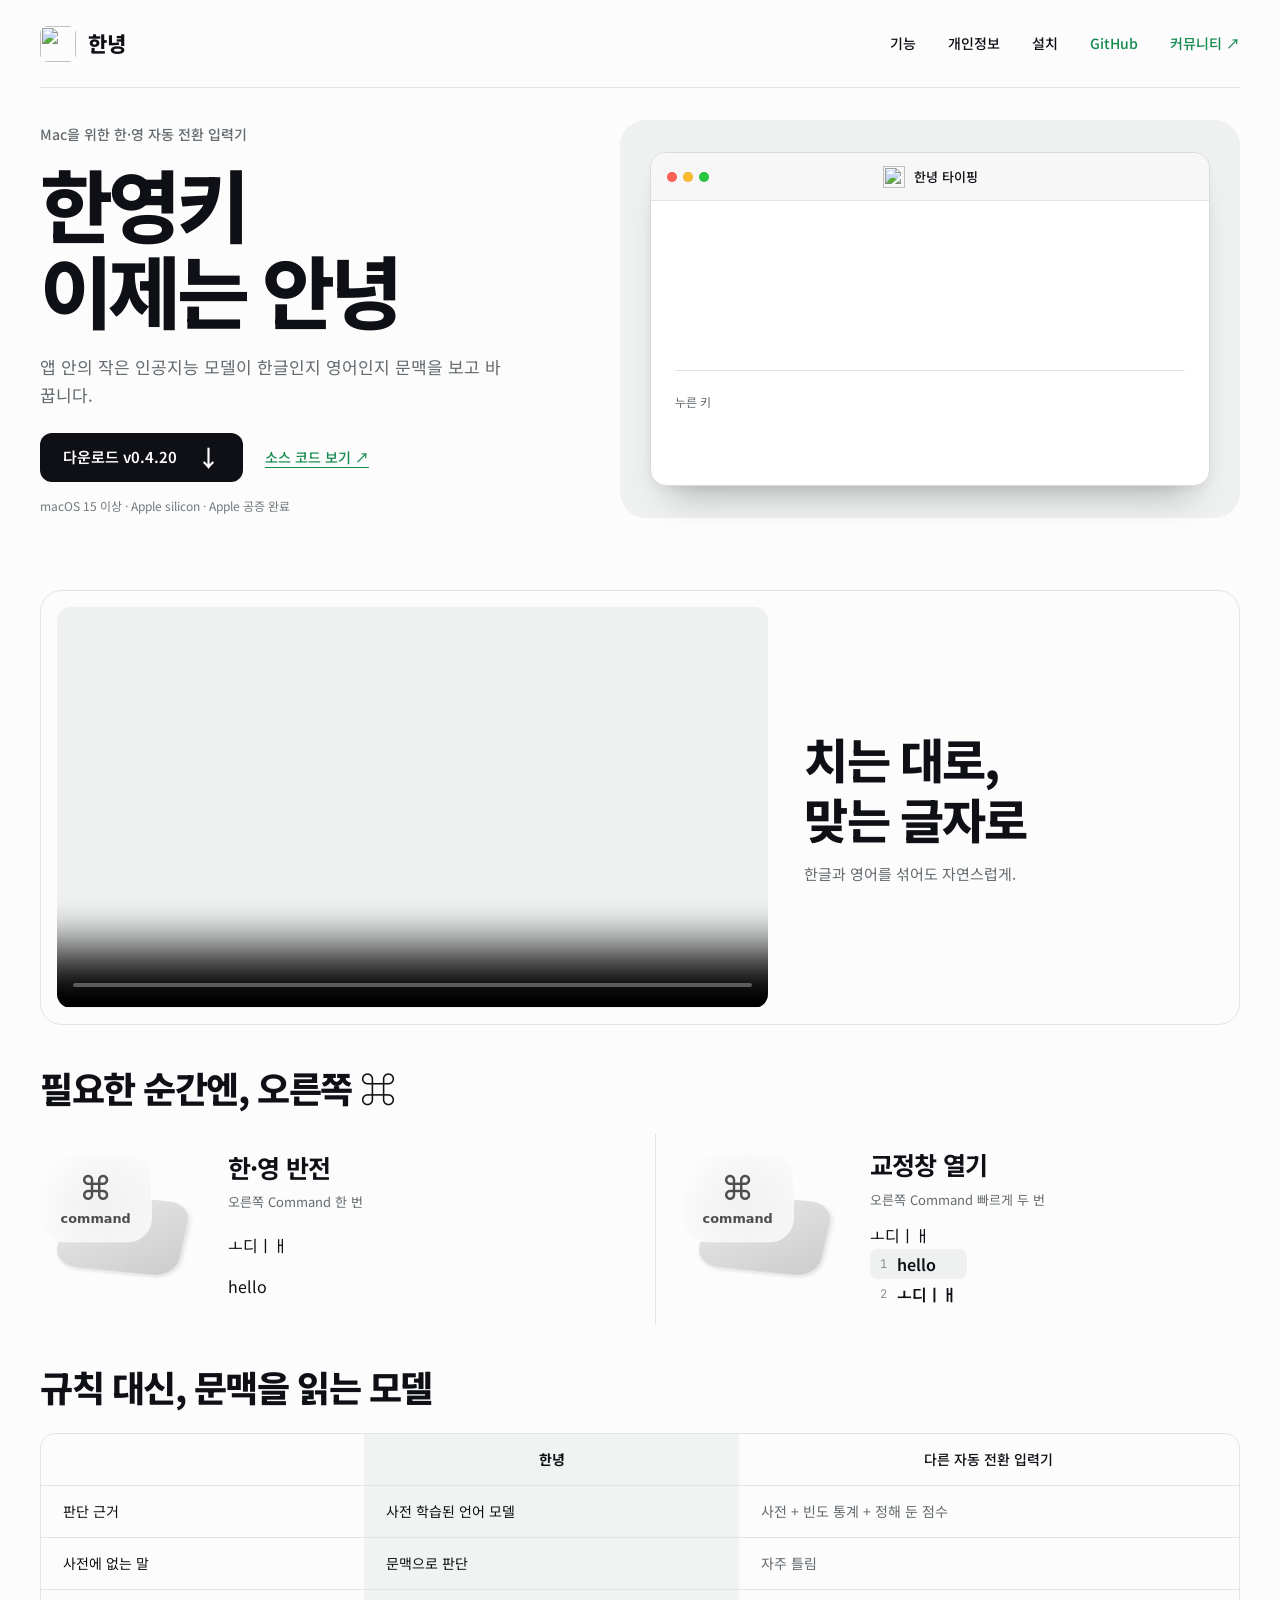
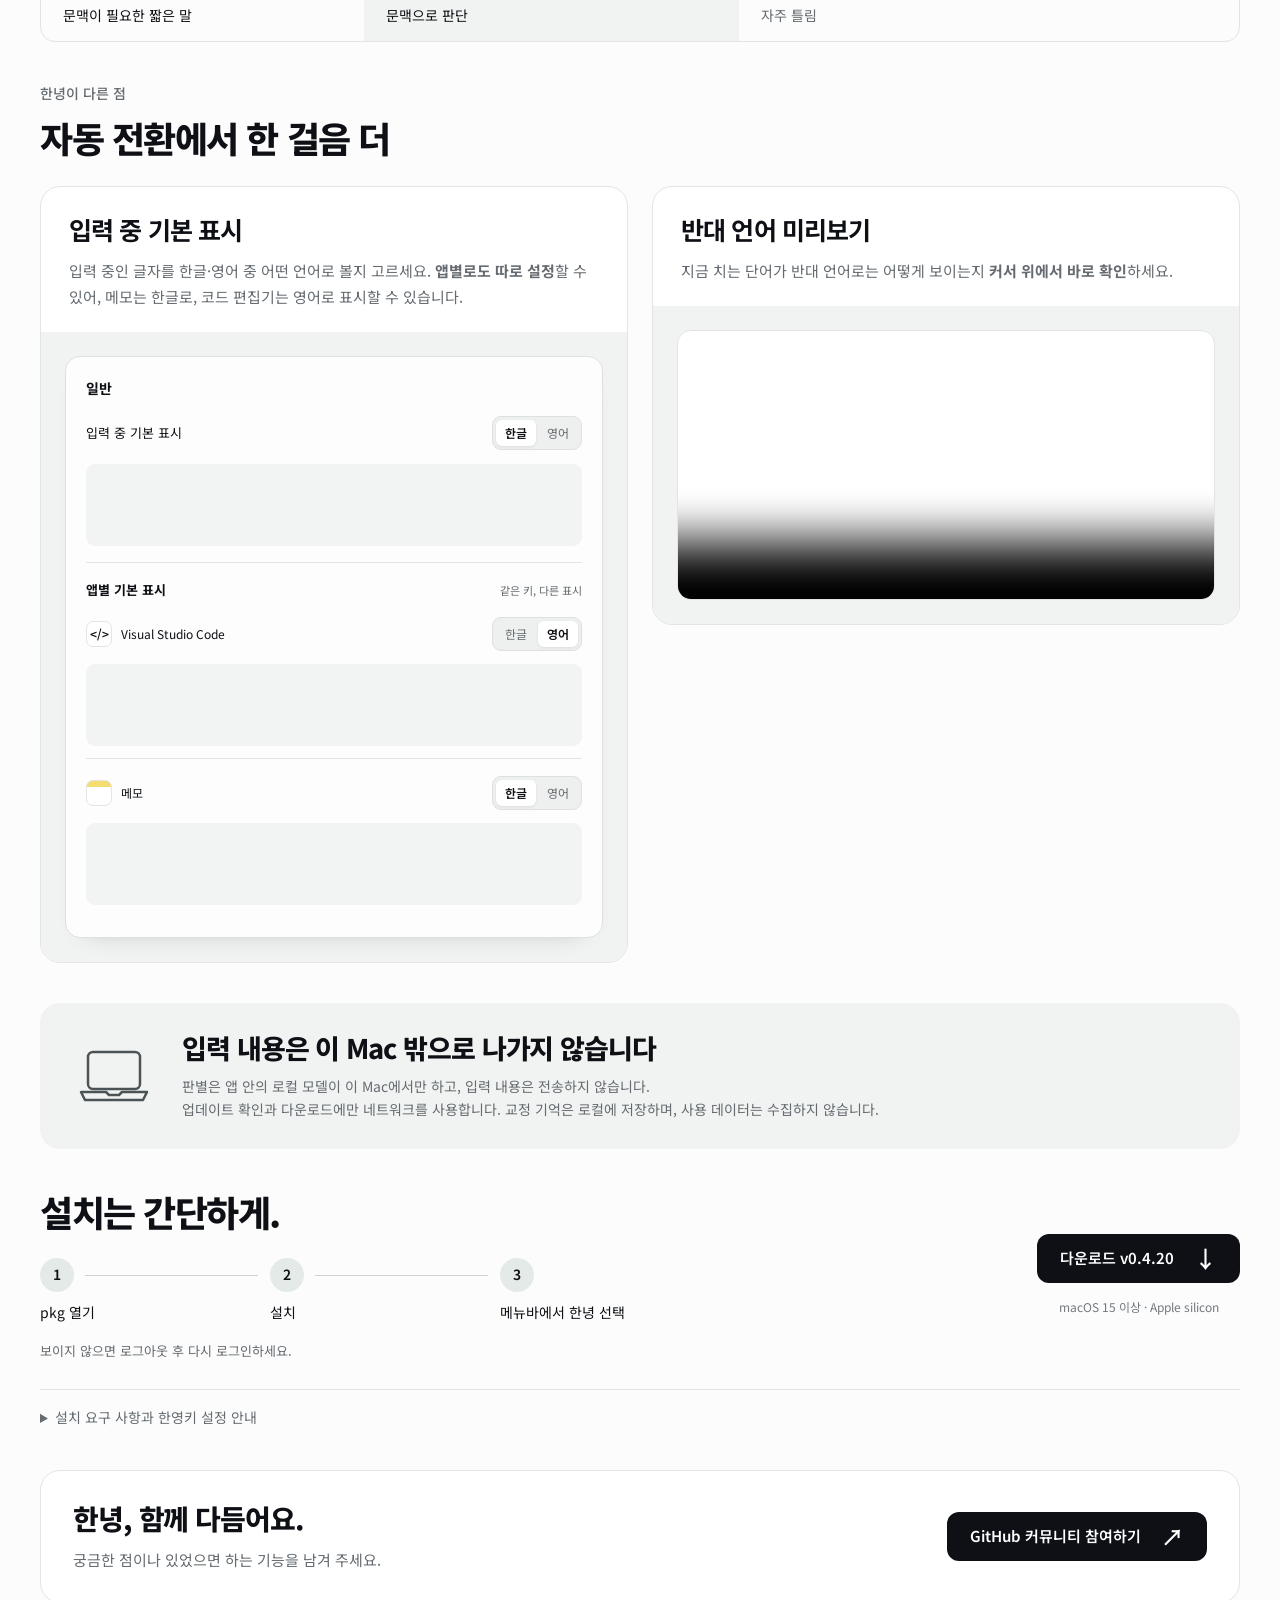
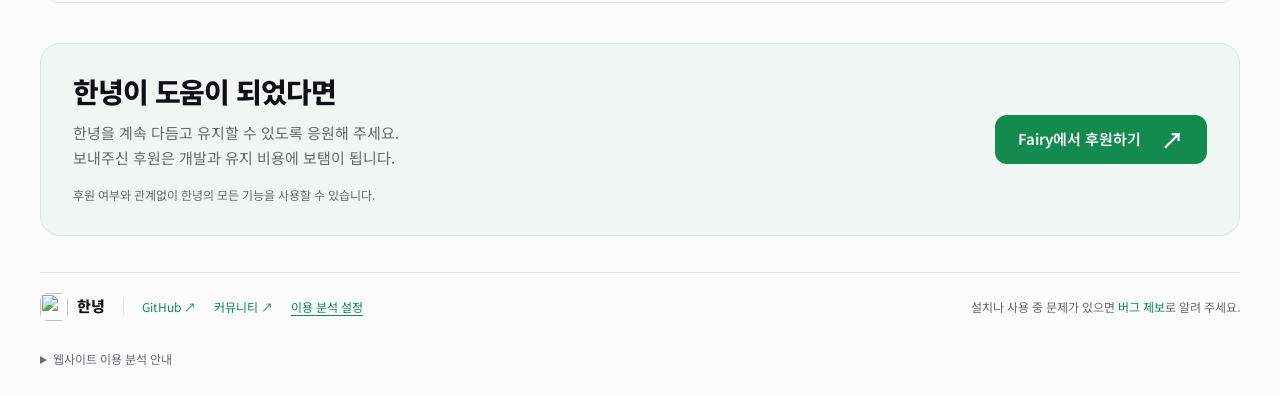
==== website/index.html @ 9a6ae7b5 "Publish Hannyeong 0.4.20 downloads" ====
<!doctype html>
<html lang="ko">
<head>
  <meta charset="utf-8">
  <meta name="viewport" content="width=device-width, initial-scale=1">
  <title>한녕: 한영키 없이 그냥 타이핑</title>
  <meta name="description" content="앱 안의 작은 인공지능 모델이 한글인지 영어인지 문맥을 보고 바꿉니다. Mac용 한녕 입력기.">
  <link rel="canonical" href="https://hannyeong.app/">
  <link rel="icon" href="./assets/icon.png">
  <link rel="stylesheet" href="https://fonts.googleapis.com/css2?family=Noto+Sans+KR:wght@400;500;600;700;800&amp;family=JetBrains+Mono:wght@400;500&amp;display=swap">
  <link rel="stylesheet" href="./styles.css?v=spacing-20261105-2">
  <script type="module" src="./main.js?v=20261020-scroll-video"></script>
  <script type="module" src="./analytics.js?v=20261020-consent"></script>
</head>
<body>
  <nav class="site-nav shell" aria-label="사이트 메뉴">
    <a class="brand" href="#top"><img src="./assets/icon.png" alt="" width="36" height="36">한녕</a>
    <div class="nav-links"><a href="#how">기능</a><a href="#privacy">개인정보</a><a href="#install">설치</a><a href="https://github.com/gityeop/hannyeong">GitHub</a><a href="https://github.com/gityeop/hannyeong-community/discussions" target="_blank" rel="noopener">커뮤니티 ↗</a></div>
  </nav>
  <main class="shell" id="top">
    <div class="hero-scroll">
    <header class="hero">
      <div class="hero-copy">
        <p class="eyebrow">Mac을 위한 한·영 자동 전환 입력기</p>
        <div id="hn-hero-pin">
          <h1 data-hero-row aria-label="한영키 이제는 안녕"><span class="merge-underline" aria-hidden="true"></span><svg class="merge-sparkles" viewBox="0 0 240 140" aria-hidden="true"><g fill="#d8f56b" stroke="#525d29" stroke-width=".7"><path d="M26 18l2 5 5 2-5 2-2 5-2-5-5-2 5-2z"/><path d="M110 5l2 4 4 2-4 2-2 4-2-4-4-2 4-2z"/><path d="M219 35l2 5 5 2-5 2-2 5-2-5-5-2 5-2z"/><path d="M198 110l2 4 4 2-4 2-2 4-2-4-4-2 4-2z"/><path d="M48 112l2 4 4 2-4 2-2 4-2-4-4-2 4-2z"/></g><g fill="#444a31"><circle cx="61" cy="10" r="1.2"/><circle cx="173" cy="22" r="1.4"/><circle cx="232" cy="81" r="1.2"/><circle cx="17" cy="82" r="1.3"/><circle cx="144" cy="129" r="1.2"/></g></svg><span class="title-line"><span aria-hidden="true" data-char>한</span><span aria-hidden="true" data-char>영</span><span aria-hidden="true" data-char>키</span><span aria-hidden="true" data-char> </span></span><span class="title-line" data-title-second><span aria-hidden="true" data-char>이</span><span aria-hidden="true" data-char>제</span><span aria-hidden="true" data-char>는</span><span aria-hidden="true" data-char> </span><span aria-hidden="true" data-char>안</span><span aria-hidden="true" data-char>녕</span></span></h1>
        </div>
        <p class="hero-description">앱 안의 작은 인공지능 모델이 한글인지 영어인지 문맥을 보고 바꿉니다.</p>
        <div class="hero-actions"><a class="button" data-download-location="hero" href="https://github.com/gityeop/hannyeong/releases/download/v0.4.20/Hannyeong-0.4.20-arm64.pkg">다운로드 v0.4.20 <span aria-hidden="true">↓</span></a><a class="source-link" href="https://github.com/gityeop/hannyeong">소스 코드 보기 <span aria-hidden="true">↗</span></a></div>
        <p class="requirements">macOS 15 이상 · Apple silicon · Apple 공증 완료</p>
      </div>
      <div class="demo-backdrop">
        <div class="typing-window" data-typing aria-label="입력 예시">
          <div class="window-bar"><div class="traffic-lights" aria-hidden="true"><i></i><i></i><i></i></div><span><img src="./assets/icon.png" alt="" width="22" height="22">한녕 타이핑</span></div>
          <div class="typing-result" aria-label="오늘 meeting 몇 시야? · PR 올렸어 review 부탁해 · deploy 끝나면 바로 알려줘"><span data-words></span><span class="raw" data-raw></span><span data-caret></span></div>
          <div class="typing-keys"><span class="key-label">누른 키</span><div class="keys" aria-hidden="true"><span data-keys></span></div></div>
        </div>
      </div>
    </header>
    </div>

    <section class="video-feature" aria-labelledby="h-video">
      <video src="./assets/intro-1080p.mp4" poster="./assets/poster-1080p.jpg" data-scroll-play muted loop controls playsinline preload="metadata" aria-label="한녕 소개 영상"></video>
      <div class="video-copy"><h2 id="h-video">치는 대로,<br>맞는 글자로</h2><p>한글과 영어를 섞어도 자연스럽게.</p></div>
    </section>

    <section id="how" aria-labelledby="h-how">
      <h2 id="h-how">필요한 순간엔, 오른쪽 ⌘</h2>
      <div class="shortcuts"><article class="shortcut" data-keycap="1">
      <svg width="168" height="140" viewBox="0 0 168 140" aria-hidden="true">
    <defs>
      <linearGradient id="hn-k1-side" x1="0" y1="0" x2="1" y2="1"><stop offset="0" stop-color="#ebebeb"></stop><stop offset="1" stop-color="#cccccc"></stop></linearGradient>
      <linearGradient id="hn-k1-top" x1="0" y1="0" x2="1" y2="1"><stop offset="0" stop-color="#ffffff"></stop><stop offset="1" stop-color="#f6f6f6"></stop></linearGradient>
      <radialGradient id="hn-k1-dish" gradientUnits="userSpaceOnUse" cx="52" cy="40" r="64"><stop offset="0" stop-color="#4d4d4d" stop-opacity="0.055"></stop><stop offset="0.03" stop-color="#4d4d4d" stop-opacity="0.055"></stop><stop offset="1" stop-color="#4d4d4d" stop-opacity="0"></stop></radialGradient>
      <filter id="hn-k1-shadow" x="-30%" y="-30%" width="160%" height="170%"><feDropShadow dx="2" data-key-shadow flood-color="#000000" flood-opacity="0.12"></feDropShadow></filter>
    </defs>
    <rect x="0" y="0" width="114" height="88" rx="22" transform="matrix(1 0.1 -0.18 0.78 28 35)" fill="url(#hn-k1-side)" filter="url(#hn-k1-shadow)"></rect>
    <path data-wall fill="url(#hn-k1-side)"></path>
    <g data-key-top>
      <rect x="0" y="0" width="104" height="82" rx="22" fill="url(#hn-k1-top)" stroke="#ffffff" stroke-opacity="0.8" stroke-width="0.8"></rect>
      <rect x="0" y="0" width="104" height="82" rx="22" fill="url(#hn-k1-dish)"></rect>
      <text x="52" y="32" text-anchor="middle" dominant-baseline="central" font-size="31" font-weight="500" fill="#4d4d4d" font-family="ui-rounded, -apple-system, 'SF Pro Rounded', system-ui, sans-serif">⌘</text>
      <text x="52" y="60" text-anchor="middle" dominant-baseline="central" font-size="12" font-weight="600" fill="#4d4d4d" font-family="ui-rounded, -apple-system, 'SF Pro Rounded', system-ui, sans-serif">command</text>
    </g>
  </svg>
      <div class="shortcut-copy"><h3>한·영 반전</h3><p>오른쪽 Command 한 번</p><div class="shortcut-result" aria-hidden="true"><span data-beforestyle>ㅗ디ㅣㅐ</span><span data-afterstyle>hello</span></div></div>
    </article><article class="shortcut" data-keycap="2">
      <svg width="168" height="140" viewBox="0 0 168 140" aria-hidden="true">
    <defs>
      <linearGradient id="hn-k2-side" x1="0" y1="0" x2="1" y2="1"><stop offset="0" stop-color="#ebebeb"></stop><stop offset="1" stop-color="#cccccc"></stop></linearGradient>
      <linearGradient id="hn-k2-top" x1="0" y1="0" x2="1" y2="1"><stop offset="0" stop-color="#ffffff"></stop><stop offset="1" stop-color="#f6f6f6"></stop></linearGradient>
      <radialGradient id="hn-k2-dish" gradientUnits="userSpaceOnUse" cx="52" cy="40" r="64"><stop offset="0" stop-color="#4d4d4d" stop-opacity="0.055"></stop><stop offset="0.03" stop-color="#4d4d4d" stop-opacity="0.055"></stop><stop offset="1" stop-color="#4d4d4d" stop-opacity="0"></stop></radialGradient>
      <filter id="hn-k2-shadow" x="-30%" y="-30%" width="160%" height="170%"><feDropShadow dx="2" data-key-shadow flood-color="#000000" flood-opacity="0.12"></feDropShadow></filter>
    </defs>
    <rect x="0" y="0" width="114" height="88" rx="22" transform="matrix(1 0.1 -0.18 0.78 28 35)" fill="url(#hn-k2-side)" filter="url(#hn-k2-shadow)"></rect>
    <path data-wall fill="url(#hn-k2-side)"></path>
    <g data-key-top>
      <rect x="0" y="0" width="104" height="82" rx="22" fill="url(#hn-k2-top)" stroke="#ffffff" stroke-opacity="0.8" stroke-width="0.8"></rect>
      <rect x="0" y="0" width="104" height="82" rx="22" fill="url(#hn-k2-dish)"></rect>
      <text x="52" y="32" text-anchor="middle" dominant-baseline="central" font-size="31" font-weight="500" fill="#4d4d4d" font-family="ui-rounded, -apple-system, 'SF Pro Rounded', system-ui, sans-serif">⌘</text>
      <text x="52" y="60" text-anchor="middle" dominant-baseline="central" font-size="12" font-weight="600" fill="#4d4d4d" font-family="ui-rounded, -apple-system, 'SF Pro Rounded', system-ui, sans-serif">command</text>
    </g>
  </svg>
      <div class="shortcut-copy"><h3>교정창 열기</h3><p>오른쪽 Command 빠르게 두 번</p><div class="shortcut-result" aria-hidden="true"><span data-waitstyle>ㅗ디ㅣㅐ</span><div data-popupstyle><span class="suggestion selected"><b>1</b>hello</span><span class="suggestion"><b>2</b>ㅗ디ㅣㅐ</span></div></div></div>
    </article></div>
    </section>

    <section id="compare" aria-labelledby="h-compare">
      <h2 id="h-compare">규칙 대신, 문맥을 읽는 모델</h2>
      <div class="comparison-scroll" tabindex="0" role="region" aria-label="한녕과 다른 자동 전환 입력기 비교">
        <table><thead><tr><td></td><th scope="col">한녕</th><th scope="col">다른 자동 전환 입력기</th></tr></thead>
        <tbody>
          <tr><th scope="row">판단 근거</th><td>사전 학습된 언어 모델</td><td>사전 + 빈도 통계 + 정해 둔 점수</td></tr>
          <tr><th scope="row">사전에 없는 말</th><td>문맥으로 판단</td><td>자주 틀림</td></tr>
          <tr><th scope="row">문맥이 필요한 짧은 말</th><td>문맥으로 판단</td><td>자주 틀림</td></tr>
        </tbody></table>
      </div>
    </section>

    <section class="input-features" id="input-features" aria-labelledby="h-input-features">
      <p class="eyebrow">한녕이 다른 점</p>
      <h2 id="h-input-features">자동 전환에서 한 걸음 더</h2>
      <div class="feature-grid">
        <article class="input-feature" aria-labelledby="h-default-preview">
          <div class="feature-copy"><h3 id="h-default-preview">입력 중 기본 표시</h3><p>입력 중인 글자를 한글·영어 중 어떤 언어로 볼지 고르세요. <strong>앱별로도 따로 설정</strong>할 수 있어, 메모는 한글로, 코드 편집기는 영어로 표시할 수 있습니다.</p></div>
          <div class="feature-visual">
            <figure class="settings-example" data-composition-preview aria-label="같은 키 입력의 한글·영어 표시 타이핑 데모">
              <figcaption>일반</figcaption>
              <div class="preview-setting-row"><span>입력 중 기본 표시</span><span class="language-segments" aria-label="공통 기본 표시: 한글"><span class="selected">한글</span><span>영어</span></span></div>
              <div class="app-preview-output common-preview-output" data-preview-output="ko" aria-label="공통 기본 표시 입력 예시"><span data-preview-committed></span><span class="composing-text" data-preview-composing></span><span data-preview-caret aria-hidden="true"></span></div>
              <div class="app-preview-title"><strong>앱별 기본 표시</strong><span>같은 키, 다른 표시</span></div>
              <div class="app-preview-demo"><div class="app-preview-row"><span class="app-example-name"><span class="app-example-icon" aria-hidden="true">&lt;/&gt;</span>Visual Studio Code</span><span class="language-segments" aria-label="Visual Studio Code 기본 표시: 영어"><span>한글</span><span class="selected">영어</span></span></div><div class="app-preview-output" data-preview-output="en" aria-label="영어 기본 표시 입력 예시"><span data-preview-committed></span><span class="composing-text" data-preview-composing></span><span data-preview-caret aria-hidden="true"></span></div></div>
              <div class="app-preview-demo"><div class="app-preview-row"><span class="app-example-name"><span class="app-example-icon notes" aria-hidden="true"></span>메모</span><span class="language-segments" aria-label="메모 기본 표시: 한글"><span class="selected">한글</span><span>영어</span></span></div><div class="app-preview-output" data-preview-output="ko" aria-label="한글 기본 표시 입력 예시"><span data-preview-committed></span><span class="composing-text" data-preview-composing></span><span data-preview-caret aria-hidden="true"></span></div></div>
            </figure>
          </div>
        </article>
        <article class="input-feature" aria-labelledby="h-alternate-preview">
          <div class="feature-copy"><h3 id="h-alternate-preview">반대 언어 미리보기</h3><p>지금 치는 단어가 반대 언어로는 어떻게 보이는지 <strong>커서 위에서 바로 확인</strong>하세요.</p></div>
          <div class="feature-visual">
            <video class="alternate-preview-video" autoplay muted loop playsinline controls preload="metadata" poster="./assets/alternate-preview-poster.jpg" width="1920" height="1078" aria-label="메모 앱에서 타이핑하며 반대 언어를 커서 위에서 확인하는 한녕 실제 사용 영상">
              <source src="./assets/alternate-preview.mp4" type="video/mp4">
            </video>
          </div>
        </article>
      </div>
    </section>

    <section class="privacy-band" id="privacy" aria-labelledby="h-privacy">
      <svg width="76" height="64" viewBox="0 0 76 64" fill="none" stroke="currentColor" stroke-width="2.5" stroke-linejoin="round" aria-hidden="true"><rect x="12" y="8" width="52" height="37" rx="5"/><path d="M5 48h25l3 3h10l3-3h25l-4 8H9z"/></svg>
      <div><h2 id="h-privacy">입력 내용은 이 Mac 밖으로 나가지 않습니다</h2><p>판별은 앱 안의 로컬 모델이 이 Mac에서만 하고, 입력 내용은 전송하지 않습니다.<br>업데이트 확인과 다운로드에만 네트워크를 사용합니다. 교정 기억은 로컬에 저장하며, 사용 데이터는 수집하지 않습니다.</p></div>
    </section>

    <section id="install" aria-labelledby="h-install">
      <div class="install-main"><div><h2 id="h-install">설치는 간단하게.</h2><ol class="install-steps"><li><span>1</span>pkg 열기</li><li><span>2</span>설치</li><li><span>3</span>메뉴바에서 한녕 선택</li></ol><p class="install-note">보이지 않으면 로그아웃 후 다시 로그인하세요.</p></div><div class="install-download"><a class="button" data-download-location="install" href="https://github.com/gityeop/hannyeong/releases/download/v0.4.20/Hannyeong-0.4.20-arm64.pkg">다운로드 v0.4.20 <span aria-hidden="true">↓</span></a><p class="requirements">macOS 15 이상 · Apple silicon</p></div></div>
      <details class="install-details"><summary>설치 요구 사항과 한영키 설정 안내</summary>
        <dl class="specs"><div><dt>macOS</dt><dd>15 이상 (macOS 27.2에서 확인)</dd></div><div><dt>Mac</dt><dd>Apple silicon (M1 이후)</dd></div><div><dt>자판</dt><dd>두벌식</dd></div><div><dt>용량</dt><dd>약 100MB (판별 모델과 실행 환경 포함)</dd></div></dl>
        <h3>한영키 정리하기</h3><p>처음 한 번만. 오른쪽 ⌘를 한녕이 쓰도록 비워 둡니다.</p>
        <div class="guide-grid"><figure><img src="./assets/input-source-shortcut-guide.png" loading="lazy" alt="키보드 단축키 설정의 입력 소스 항목. 이전 입력 소스 선택 체크를 끈 모습"><figcaption><h4>입력 소스 전환 끄기</h4><p>시스템 설정 → 키보드 → 키보드 단축키 → 입력 소스에서 체크 해제</p></figcaption></figure><figure><img src="./assets/karabiner-command-guide.png" loading="lazy" alt="Karabiner-Elements 설정에서 right_command를 f19로 바꾸는 항목을 삭제하는 모습"><figcaption><h4>오른쪽 ⌘ 매핑 삭제</h4><p>Karabiner-Elements를 쓴다면 right_command 항목 삭제</p></figcaption></figure></div>
      </details>
    </section>
    <section class="community-band" id="community" aria-labelledby="h-community">
      <div><h2 id="h-community">한녕, 함께 다듬어요.</h2><p>궁금한 점이나 있었으면 하는 기능을 남겨 주세요.</p></div>
      <a class="button" href="https://github.com/gityeop/hannyeong-community/discussions" target="_blank" rel="noopener">GitHub 커뮤니티 참여하기 <span aria-hidden="true">↗</span></a>
    </section>
    <section class="support-band" id="support" aria-labelledby="h-support">
      <div><h2 id="h-support">한녕이 도움이 되었다면</h2><p>한녕을 계속 다듬고 유지할 수 있도록 응원해 주세요.<br>보내주신 후원은 개발과 유지 비용에 보탬이 됩니다.</p><p class="support-note">후원 여부와 관계없이 한녕의 모든 기능을 사용할 수 있습니다.</p></div>
      <a class="button" href="https://fairy.hada.io/@hannyeong#support" target="_blank" rel="noopener">Fairy에서 후원하기 <span aria-hidden="true">↗</span></a>
    </section>
  </main>
  <footer class="site-footer shell"><div><a class="brand" href="#top"><img src="./assets/icon.png" alt="" width="28" height="28">한녕</a><span class="footer-divider"></span><a href="https://github.com/gityeop/hannyeong">GitHub ↗</a><a href="https://github.com/gityeop/hannyeong-community/discussions" target="_blank" rel="noopener">커뮤니티 ↗</a><button class="analytics-settings" type="button" data-analytics-settings>이용 분석 설정</button></div><p>설치나 사용 중 문제가 있으면 <a href="https://github.com/gityeop/hannyeong/issues">버그 제보</a>로 알려 주세요.</p></footer>
  <aside class="analytics-notice shell" id="website-analytics">
    <details><summary>웹사이트 이용 분석 안내</summary><p>한녕 앱의 입력 내용과 웹사이트 이용 분석은 별개입니다. 이 웹사이트는 선택적으로 Google Tag Manager를 통해 Google Analytics와 Microsoft Clarity를 사용합니다. 이용 분석에 동의한 경우에만 방문 주소·유입 경로·기기 정보·다운로드 버튼 클릭과 클릭·스크롤·마스킹된 세션 기록을 Google 및 Microsoft에 전송합니다. 이름·연락처나 한녕 앱에서 입력한 내용은 수집하지 않습니다.</p><p>분석 동의 여부는 이 브라우저에 저장하며, ‘이용 분석 설정’에서 언제든 변경할 수 있습니다. 거부하거나 철회하면 분석 도구를 로드하지 않습니다. 철회 시 이 사이트의 분석 쿠키를 삭제하고 페이지를 새로고침합니다. <a href="https://policies.google.com/technologies/partner-sites" target="_blank" rel="noopener">Google의 데이터 처리 안내</a> · <a href="https://privacy.microsoft.com/privacystatement" target="_blank" rel="noopener">Microsoft 개인정보처리방침</a></p></details>
  </aside>
  <section class="analytics-consent" aria-labelledby="analytics-consent-title" data-analytics-consent hidden>
    <div><h2 id="analytics-consent-title">이용 분석에 동의하시겠어요?</h2><p>방문·다운로드 통계와 클릭·스크롤 분석에 Google Analytics와 Microsoft Clarity를 사용합니다. 동의하지 않아도 다운로드와 모든 기능을 이용할 수 있습니다. <a href="#website-analytics" data-analytics-details>자세히 보기</a></p><p class="analytics-consent-status" data-analytics-status aria-live="polite"></p></div>
    <div class="analytics-consent-actions"><button type="button" data-analytics-decline>동의 안 함</button><button type="button" data-analytics-accept>이용 분석 동의</button></div>
  </section>
</body>
</html>
---- website/styles.css ----
:root { color-scheme: light; --ink: #0e1015; --muted: #656b70; --line: #e1e5e3; --surface: #eef1ef; --green: #138a4e; }
* { box-sizing: border-box; }
body { margin: 0; background: #fbfcfb; color: var(--ink); font: 16px/1.65 -apple-system, BlinkMacSystemFont, 'SF Pro Display', 'Apple SD Gothic Neo', 'Noto Sans KR', system-ui, sans-serif; -webkit-font-smoothing: antialiased; }
a { color: var(--green); text-decoration: none; }
a:hover { text-decoration: underline; }
a:focus-visible, summary:focus-visible, [tabindex]:focus-visible { outline: 2px solid var(--green); outline-offset: 5px; }
h1, h2, h3, h4, p, figure { margin: 0; }
h2 { margin-bottom: 24px; font-size: clamp(25px, 3vw, 36px); line-height: 1.25; font-weight: 800; letter-spacing: -.04em; text-wrap: balance; }
h3 { font-size: 25px; line-height: 1.3; letter-spacing: -.035em; }
.shell { width: min(1200px, calc(100% - 80px)); margin-inline: auto; }
.site-nav { height: 88px; display: flex; align-items: center; justify-content: space-between; gap: 24px; border-bottom: 1px solid var(--line); }
.brand { display: inline-flex; align-items: center; gap: 12px; color: var(--ink); font-weight: 800; font-size: 21px; white-space: nowrap; }
.brand:hover { text-decoration: none; }
.brand img { border-radius: 8px; }
.nav-links { display: flex; gap: 32px; font-size: 14px; font-weight: 500; }
.nav-links a { color: var(--ink); }
.nav-links a[href^="https://"] { color: var(--green); }
main { display: flex; flex-direction: column; gap: 40px; }
section { scroll-margin-top: 28px; }
.hero-scroll, .video-feature { overflow-anchor: none; }
.hero-scroll::after { content: ''; display: block; height: 96px; }
.hero { position: sticky; top: 16px; display: grid; grid-template-columns: .93fr 1.07fr; align-items: center; gap: 42px; padding-top: 32px; }
.eyebrow { font-size: 14px; color: var(--muted); margin-bottom: 14px; font-weight: 500; }
[data-hero-row] { position: relative; isolation: isolate; --merge-finish: 0; --merged-width: 0px; font-size: clamp(46px, 6.2vw, 84px); line-height: 1.08; font-weight: 800; letter-spacing: -.06em; height: 2.16em; transform-origin: left center; will-change: transform; }
[data-hero-row]::before, [data-hero-row]::after { content: ''; position: absolute; pointer-events: none; left: calc(var(--merged-width) / 2); top: .5em; width: 1.4em; height: 1.4em; border-radius: 50%; opacity: 0; z-index: -1; }
[data-hero-row]::before { border: 1px solid #292d25; }
[data-hero-row]::after { border: 3px solid #d8f56b; }
[data-hero-row].is-merged::before { animation: merge-ring 1s ease-out both; }
[data-hero-row].is-merged::after { animation: merge-ring 1s .06s ease-out both; }
.merge-underline { position: absolute; pointer-events: none; left: 0; top: .96em; width: var(--merged-width); height: .1em; border-radius: 60% 40% 45% 35%; background: #d8f56b; opacity: var(--merge-finish); transform: scaleX(var(--merge-finish)) rotate(-2deg); transform-origin: left center; z-index: -1; }
.merge-sparkles { position: absolute; pointer-events: none; left: -.55em; top: -.38em; width: calc(var(--merged-width) + 1.1em); height: 1.8em; overflow: visible; opacity: 0; }
.is-merged .merge-sparkles { animation: merge-sparkles 1.1s .05s ease-out both; }
@keyframes merge-ring {
  0% { opacity: .8; transform: translate(-50%, -50%) scale(.3); }
  100% { opacity: 0; transform: translate(-50%, -50%) scale(2.7); }
}
@keyframes merge-sparkles {
  0% { opacity: 0; transform: scale(.4) rotate(-12deg); }
  35% { opacity: 1; transform: scale(.95) rotate(2deg); }
  100% { opacity: .45; transform: scale(1.15); }
}
.title-line { display: block; height: 1.08em; white-space: nowrap; }
[data-char] { display: inline-block; vertical-align: bottom; overflow: visible; white-space: pre; }
.hero-description { color: var(--muted); max-width: 28em; font-size: 17px; line-height: 1.65; margin-top: 22px; text-wrap: pretty; }
.hero-actions { display: flex; flex-wrap: wrap; align-items: center; gap: 16px 22px; margin-top: 24px; }
.button { display: inline-flex; align-items: center; justify-content: center; gap: 20px; padding: 13px 23px; border-radius: 12px; background: var(--ink); color: white; font-weight: 600; font-size: 15px; line-height: 1.5; min-height: 48px; white-space: nowrap; transition: background .15s; }
.button:hover { text-decoration: none; background: #30343b; }
.button span { font-size: 23px; line-height: 1; }
.source-link { font-size: 14px; font-weight: 500; text-decoration: underline; text-underline-offset: 4px; }
.requirements { font-size: 12px; color: #73797e; margin-top: 14px; }
.demo-backdrop { background: var(--surface); padding: 32px 30px; border-radius: 26px; min-width: 0; }
.typing-window { background: white; border: 1px solid #d9ddda; border-radius: 16px; overflow: hidden; box-shadow: 0 26px 34px -20px #0e10154d, 0 4px 8px #0e101509; }
.window-bar { position: relative; display: flex; justify-content: center; align-items: center; height: 48px; background: #f6f7f6; border-bottom: 1px solid var(--line); font-size: 13px; font-weight: 500; }
.window-bar > span { display: flex; align-items: center; gap: 9px; }
.traffic-lights { position: absolute; left: 16px; display: flex; gap: 6px; }
.traffic-lights i { width: 10px; height: 10px; border-radius: 50%; background: #ff6058; box-shadow: inset 0 0 0 1px #00000012; }
.traffic-lights i:nth-child(2) { background: #febc2e; }
.traffic-lights i:nth-child(3) { background: #29c840; }
.typing-result { margin: 0 24px; padding-block: 35px 24px; height: 170px; font-size: clamp(23px, 2.2vw, 30px); font-weight: 600; line-height: 1.55; letter-spacing: -.035em; overflow-wrap: anywhere; border-bottom: 1px solid var(--line); }
.raw { text-decoration: underline; text-decoration-thickness: 2px; text-underline-offset: 6px; text-decoration-color: #c9cdd2; }
.typing-keys { padding: 16px 24px 24px; }
.key-label { color: var(--muted); font-size: 12px; }
.keys, [data-keys] { display: flex; align-items: center; flex-wrap: wrap; gap: 5px; }
.keys { min-height: 48px; padding-top: 8px; }
[data-keys] > span { box-shadow: 0 3px 3px #0e101510; }
.video-feature { display: grid; grid-template-columns: 1.7fr 1fr; gap: 36px; align-items: center; padding: 16px; border: 1px solid var(--line); border-radius: 22px; }
.video-feature video { display: block; width: 100%; aspect-ratio: 16/9; border-radius: 14px; background: var(--surface); }
.video-copy { padding: 12px 12px 12px 0; }
.video-copy h2 { font-size: clamp(30px, 3.9vw, 48px); margin-bottom: 14px; }
.video-copy > p:last-child { color: var(--muted); font-size: 15px; }
.shortcuts { display: grid; grid-template-columns: 1fr 1fr; gap: 30px; }
.shortcut { display: grid; grid-template-columns: 180px minmax(0, 1fr); align-items: center; min-height: 190px; gap: 8px; }
.shortcut + .shortcut { padding-left: 26px; border-left: 1px solid var(--line); }
.shortcut > svg { width: 180px; height: 160px; }
.shortcut-copy > p { font-size: 13px; color: var(--muted); margin-top: 8px; }
.shortcut-result { display: grid; align-items: center; justify-items: start; min-height: 82px; margin-top: 12px; }
.suggestion { display: flex; align-items: center; gap: 10px; padding: 3px 10px; border-radius: 8px; font-size: 16px; font-weight: 600; line-height: 1.5; white-space: nowrap; }
.suggestion b { font: 12px 'JetBrains Mono', ui-monospace, monospace; color: #8a8f97; }
.suggestion.selected { background: var(--surface); }
.comparison-scroll { overflow-x: auto; border: 1px solid var(--line); border-radius: 15px; }
table { width: 100%; border-collapse: collapse; font-size: 14px; text-align: left; }
th, td { padding: 14px 22px; font-weight: 400; border-bottom: 1px solid var(--line); }
thead th { text-align: center; font-weight: 500; }
tbody th { width: 27%; white-space: nowrap; }
tbody td { color: var(--muted); }
th:nth-child(2), td:nth-child(2) { background: #f0f3f1; color: var(--ink); }
thead th:nth-child(2) { font-weight: 700; }
tr:last-child > * { border-bottom: 0; }
thead > tr > * { border-bottom: 1px solid var(--line) !important; }
.privacy-band { display: flex; align-items: center; gap: 30px; border-radius: 20px; background: #f0f3f1; padding: 28px 36px; }
.privacy-band > svg { flex: none; color: #4c5356; }
.privacy-band h2 { font-size: clamp(20px, 2.2vw, 27px); margin-bottom: 10px; }
.privacy-band p { font-size: 14px; color: var(--muted); }
.install-main { display: grid; grid-template-columns: 1fr auto; align-items: center; gap: 48px; }
.install-steps { display: flex; list-style: none; padding: 0; margin: 0; max-width: 690px; }
.install-steps li { position: relative; flex: 1; display: flex; flex-direction: column; align-items: flex-start; gap: 9px; font-size: 14px; }
.install-steps li:not(:last-child)::after { content: ''; position: absolute; top: 17px; left: 45px; right: 12px; height: 1px; background: #cbd3cf; }
.install-steps li > span { display: grid; place-items: center; border-radius: 50%; background: #e4eae7; height: 34px; width: 34px; font-weight: 600; }
.install-note { margin-top: 16px; font-size: 13px; color: var(--muted); }
.install-download { text-align: center; }
.install-details { border-top: 1px solid var(--line); margin-top: 28px; padding-top: 16px; font-size: 14px; }
.install-details summary { cursor: pointer; color: var(--muted); width: fit-content; }
.install-details h3 { font-size: 22px; margin-top: 24px; }
.install-details > p { color: var(--muted); margin-top: 8px; }
.specs { display: grid; grid-template-columns: 1fr 1fr; gap: 8px 30px; padding: 20px 0; margin: 0; }
.specs > div { display: grid; grid-template-columns: 64px 1fr; gap: 14px; }
.specs dt { color: var(--muted); }
.specs dd { margin: 0; }
.guide-grid { display: grid; grid-template-columns: 1fr 1fr; gap: 24px; margin-top: 20px; }
.guide-grid figure { padding: 16px; border: 1px solid var(--line); border-radius: 16px; }
.guide-grid img { display: block; width: 100%; height: auto; border-radius: 8px; }
.guide-grid figcaption { margin-top: 16px; }
.guide-grid p { color: var(--muted); font-size: 13px; }
.community-band { display: flex; align-items: center; justify-content: space-between; gap: 28px; padding: 30px 32px; border: 1px solid var(--line); border-radius: 20px; background: #fff; }
.community-band h2 { margin-bottom: 12px; font-size: 28px; }
.community-band p { color: var(--muted); font-size: 15px; }
.community-band .button { flex: none; }
.support-band { display: flex; align-items: center; justify-content: space-between; gap: 28px; padding: 30px 32px; border: 1px solid #d7e7dc; border-radius: 20px; background: #f0f6f1; }
.support-band h2 { margin-bottom: 12px; font-size: 28px; }
.support-band p { color: var(--muted); font-size: 15px; }
.support-band .support-note { margin-top: 14px; font-size: 12px; }
.support-band .button { flex: none; background: var(--green); }
.support-band .button:hover { background: #107440; }
.site-footer { display: flex; justify-content: space-between; align-items: center; gap: 20px; margin-top: 36px; padding-block: 20px 28px; border-top: 1px solid var(--line); font-size: 12px; }
.site-footer > div { display: flex; align-items: center; gap: 18px; }
.site-footer .brand { font-size: 15px; gap: 9px; }
.footer-divider { height: 18px; width: 1px; background: var(--line); }
.site-footer p { color: var(--muted); }
.site-footer > div { flex-wrap: wrap; }
.analytics-settings { padding: 0; border: 0; background: none; color: var(--green); font: inherit; cursor: pointer; text-decoration: underline; text-underline-offset: 3px; }
button:focus-visible { outline: 2px solid var(--green); outline-offset: 4px; }
.analytics-notice { padding-bottom: 28px; color: var(--muted); font-size: 12px; }
.analytics-notice summary { width: fit-content; cursor: pointer; }
.analytics-notice p { max-width: 78em; margin-top: 10px; }
.analytics-consent { position: fixed; z-index: 20; inset: auto 24px 24px; display: flex; align-items: center; gap: 28px; max-width: 1100px; margin-inline: auto; padding: 22px 26px; background: #fff; border: 1px solid var(--line); border-radius: 18px; box-shadow: 0 12px 44px #0e101521; }
.analytics-consent[hidden] { display: none; }
.analytics-consent h2 { margin-bottom: 6px; font-size: 18px; letter-spacing: -.025em; }
.analytics-consent p { max-width: 64em; color: var(--muted); font-size: 13px; line-height: 1.65; }
.analytics-consent-status:empty { display: none; }
.analytics-consent .analytics-consent-status { margin-top: 6px; color: var(--ink); }
.analytics-consent-actions { flex-shrink: 0; display: flex; gap: 8px; }
.analytics-consent-actions button { min-height: 44px; padding: 10px 15px; border: 1px solid var(--line); border-radius: 9px; background: #fff; color: var(--ink); font: inherit; font-size: 13px; font-weight: 600; line-height: 1.4; cursor: pointer; white-space: nowrap; }
.analytics-consent-actions button:last-child { border-color: var(--ink); background: var(--ink); color: #fff; }
@media (max-width: 760px) {
  .analytics-consent { inset: auto 14px 14px; flex-direction: column; align-items: stretch; gap: 14px; padding: 20px; }
  .analytics-consent-actions button { flex: 1; }
}
@media (min-width: 761px) {
  main { gap: 40px; }
  .hero-scroll::after { height: 32px; }
}
@media (max-width: 1050px) {
  .shell { width: calc(100% - 48px); }
  .hero { gap: 26px; }
  .demo-backdrop { padding: 24px 20px; }
  .shortcut { grid-template-columns: 135px minmax(0, 1fr); }
  .shortcut > svg { width: 135px; }
  .shortcut + .shortcut { padding-left: 16px; }
  .shortcut h3 { font-size: 22px; }
}
@media (max-width: 760px) {
  main { gap: 32px; }
  .site-nav { height: 72px; }
  .nav-links { gap: 18px; font-size: 13px; }
  .hero { grid-template-columns: 1fr; gap: 26px; padding-top: 24px; }
  .hero-copy { max-width: 540px; }
  [data-hero-row] { font-size: clamp(44px, 9vw, 66px); }
  .hero-description { margin-top: 16px; font-size: 16px; }
  .hero-actions { margin-top: 18px; }
  .demo-backdrop { padding: 16px 24px; }
  .typing-result { height: 120px; padding-top: 24px; font-size: 26px; }
  .typing-keys { padding: 12px 24px 16px; }
  .keys { min-height: 44px; }
  .video-feature { grid-template-columns: 1.35fr 1fr; gap: 20px; }
  .video-copy h2 { font-size: 28px; }
  .video-copy > p:last-child { font-size: 13px; }
  .shortcuts { gap: 16px; }
  .shortcut { grid-template-columns: 1fr; gap: 0; }
  .shortcut > svg { width: 168px; height: 130px; }
  .shortcut + .shortcut { padding-left: 24px; }
  .shortcut-copy > p { min-height: 42px; }
  table { min-width: 650px; }
  .privacy-band { padding: 24px; gap: 20px; }
  .privacy-band > svg { width: 54px; }
  .install-main { grid-template-columns: 1fr; gap: 24px; }
  .install-download { text-align: left; }
  .community-band { align-items: flex-start; flex-direction: column; padding: 24px 22px; gap: 22px; }
  .community-band h2 { font-size: 25px; }
  .support-band { align-items: flex-start; flex-direction: column; padding: 24px 22px; gap: 22px; }
  .support-band h2 { font-size: 25px; }
  .site-footer { align-items: flex-start; flex-direction: column; gap: 12px; }
}
@media (max-width: 460px) {
  .shell { width: calc(100% - 36px); }
  .site-nav { height: auto; min-height: 72px; flex-wrap: wrap; padding-block: 14px; gap: 12px; }
  .brand { font-size: 18px; gap: 8px; }
  .brand img { width: 30px; height: 30px; }
  .nav-links { width: 100%; justify-content: space-between; gap: 12px; font-size: 12px; }
  .hero .eyebrow { font-size: 12px; }
  [data-hero-row] { font-size: clamp(42px, 11.8vw, 53px); }
  .hero-actions { gap: 16px; }
  .button { font-size: 14px; padding: 12px 17px; gap: 14px; }
  .source-link { font-size: 13px; }
  .demo-backdrop { padding: 16px 14px; border-radius: 20px; }
  .window-bar { height: 42px; font-size: 12px; }
  .traffic-lights { left: 12px; gap: 4px; }
  .traffic-lights i { width: 8px; height: 8px; }
  .typing-result { margin-inline: 16px; font-size: 23px; height: 132px; }
  .typing-keys { padding-inline: 16px; }
  .video-feature { grid-template-columns: 1fr; padding: 12px; gap: 18px; }
  .video-copy { padding: 0 8px 10px; }
  .video-copy h2 br { display: none; }
  .video-copy h2 { font-size: 26px; margin-bottom: 8px; }
  .shortcut > svg { width: 135px; }
  .shortcut + .shortcut { padding-left: 14px; }
  .shortcut h3 { font-size: 20px; }
  .shortcut-copy > p { font-size: 11px; }
  .shortcut-result [data-popupstyle] { min-width: 0 !important; }
  .shortcut-result [data-beforestyle], .shortcut-result [data-afterstyle] { font-size: 23px !important; }
  .privacy-band { align-items: flex-start; gap: 14px; padding: 22px 18px; }
  .privacy-band > svg { width: 36px; height: 36px; }
  .privacy-band p { font-size: 12px; }
  .install-steps li { font-size: 12px; }
  .specs, .guide-grid { grid-template-columns: 1fr; }
}
@media (prefers-reduced-motion: reduce) {
  .hero { position: static; }
  .hero-scroll::after { display: none; }
  *, *::before, *::after { transition: none !important; animation: none !important; }
}

.input-features > .eyebrow { margin-bottom: 10px; }
.input-features > h2 { margin-bottom: 26px; }
.feature-grid { display: grid; grid-template-columns: 1fr 1fr; align-items: start; gap: 24px; }
.input-feature { display: flex; flex-direction: column; min-width: 0; border: 1px solid var(--line); border-radius: 20px; background: #fff; overflow: hidden; }
.feature-copy { padding: 26px 28px 22px; }
.feature-copy h3 { font-size: 25px; margin-bottom: 12px; }
.feature-copy p { font-size: 15px; line-height: 1.75; color: var(--muted); }
.feature-visual { flex: 1; background: #f1f3f2; padding: 24px; }
.settings-example { border: 1px solid #dce1de; border-radius: 15px; padding: 20px; background: #fcfdfc; box-shadow: 0 12px 25px -22px #0e101550; font-size: 13px; }
.settings-example > figcaption { font-size: 14px; font-weight: 700; margin-bottom: 16px; }
.preview-setting-row { display: flex; align-items: center; justify-content: space-between; gap: 10px; }
.language-segments { display: inline-flex; align-items: center; flex: none; background: #eef0ef; padding: 3px; border: 1px solid #dce1de; border-radius: 9px; gap: 2px; font-size: 12px; }
.language-segments > span { display: inline-flex; justify-content: center; min-width: 40px; padding: 3px 7px; color: var(--muted); }
.language-segments .selected { border-radius: 6px; background: white; color: var(--ink); font-weight: 600; box-shadow: 0 1px 3px #0e101514; }
.app-preview-title { display: flex; justify-content: space-between; align-items: baseline; border-top: 1px solid var(--line); padding-top: 16px; margin-top: 16px; margin-bottom: 8px; }
.app-preview-title strong { font-size: 13px; }
.app-preview-title > span { color: var(--muted); font-size: 11px; }
.app-preview-row { display: flex; align-items: center; justify-content: space-between; gap: 12px; padding-block: 9px; }
.app-example-name { display: flex; align-items: center; gap: 9px; font-size: 12px; min-width: 0; }
.app-example-icon { display: grid; place-items: center; width: 26px; height: 26px; border: 1px solid var(--line); border-radius: 7px; background: #fff; font-size: 12px; font-weight: 600; flex: none; }
.app-example-icon.notes { background: linear-gradient(#f5dc6e 25%, #fff 25%); }
.alternate-preview-video { display: block; width: 100%; height: auto; border-radius: 14px; background: #fff; border: 1px solid var(--line); }
.composing-text { text-decoration: underline; text-decoration-color: #bac3bd; text-underline-offset: 5px; text-decoration-thickness: 1px; }
@media (max-width: 1050px) {
  .feature-copy { padding: 22px; }
  .feature-visual { padding: 18px; }
  .settings-example { padding: 16px; }
}
@media (max-width: 760px) {
  .feature-grid { grid-template-columns: 1fr; gap: 20px; }
  .feature-copy h3 { font-size: 23px; }
}
@media (max-width: 460px) {
  .feature-visual { padding: 14px; }
  .settings-example { padding: 14px; }
  .feature-copy { padding: 22px 20px; }
  .feature-copy p { font-size: 14px; }
  .language-segments > span { min-width: 33px; padding-inline: 5px; }
}

.app-preview-demo + .app-preview-demo { border-top: 1px solid var(--line); padding-top: 8px; }
.app-preview-output { min-height: 82px; padding: 10px 12px 14px; margin: 4px 0 12px; border-radius: 9px; background: #f2f4f3; font-size: 22px; font-weight: 500; line-height: 1.55; letter-spacing: -.025em; overflow-wrap: anywhere; }
@media (max-width: 460px) { .app-preview-output { font-size: 20px; } }

.common-preview-output { margin-top: 14px; }
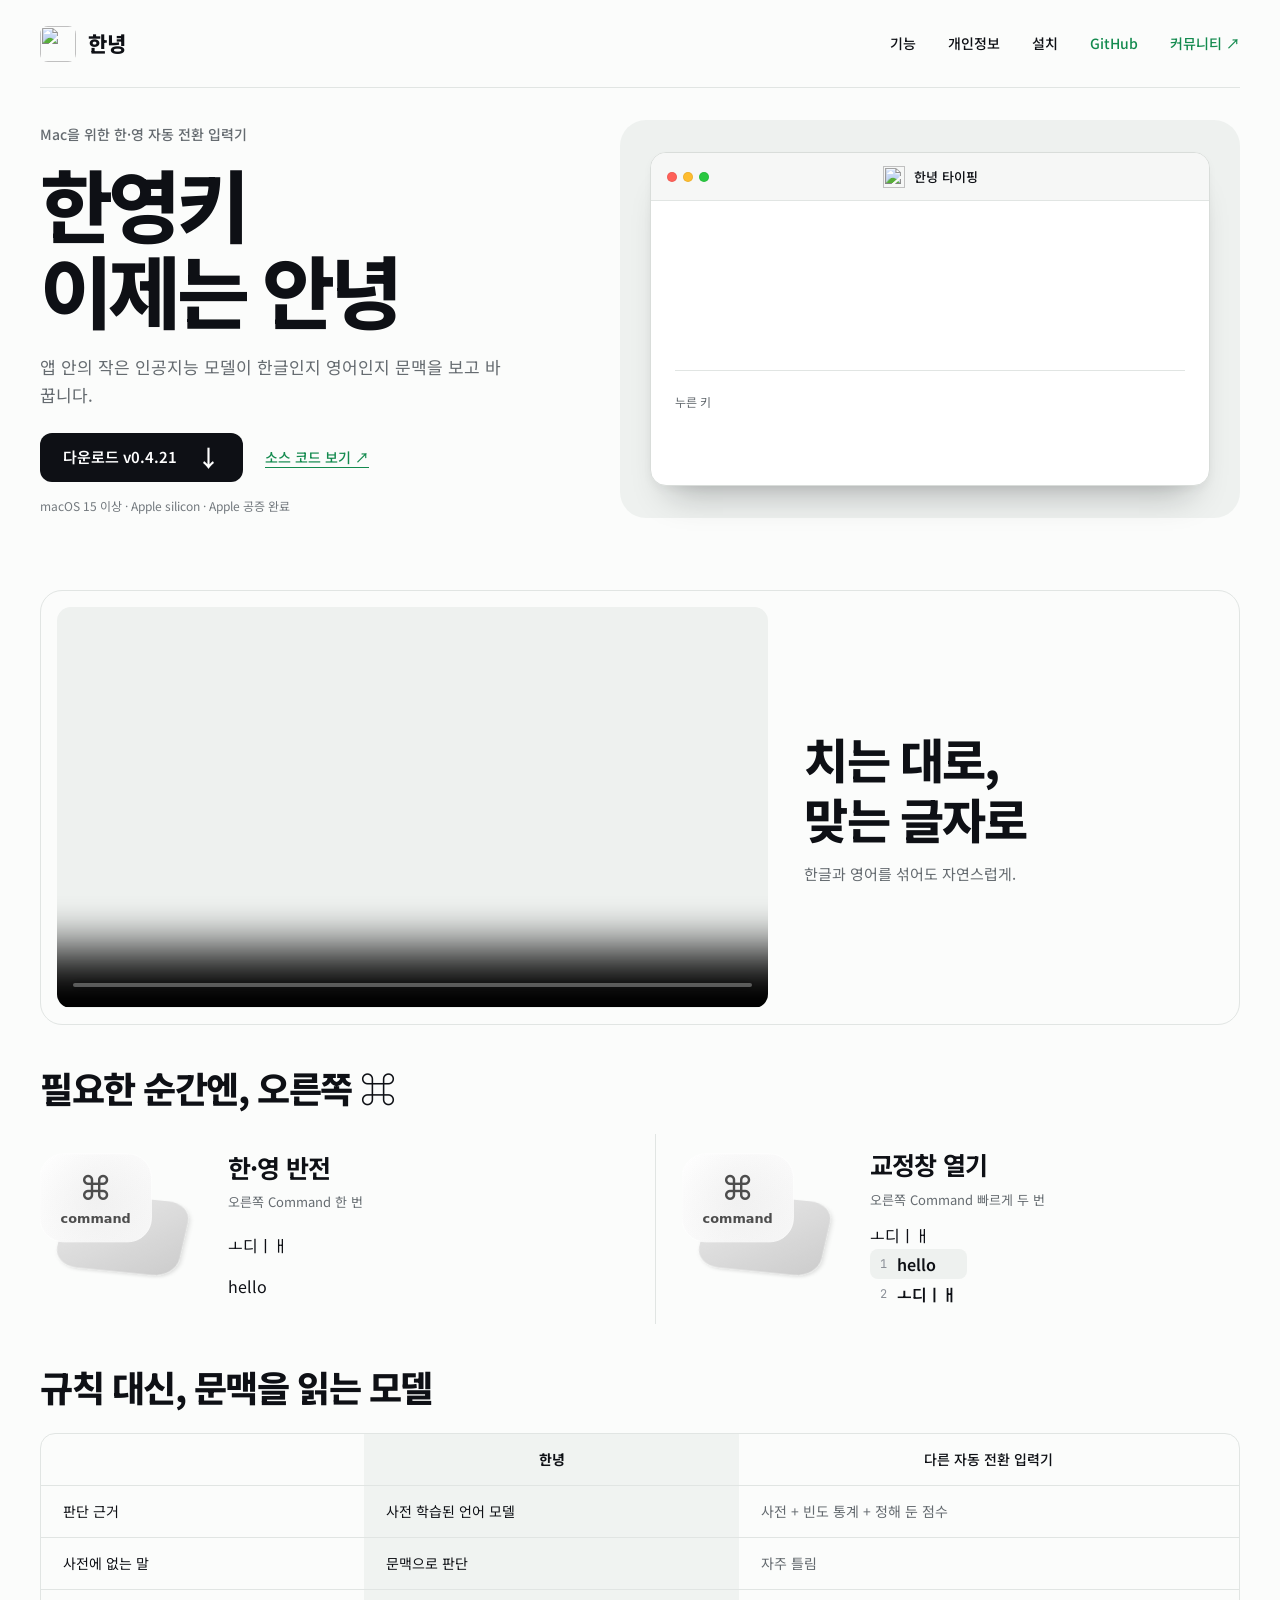
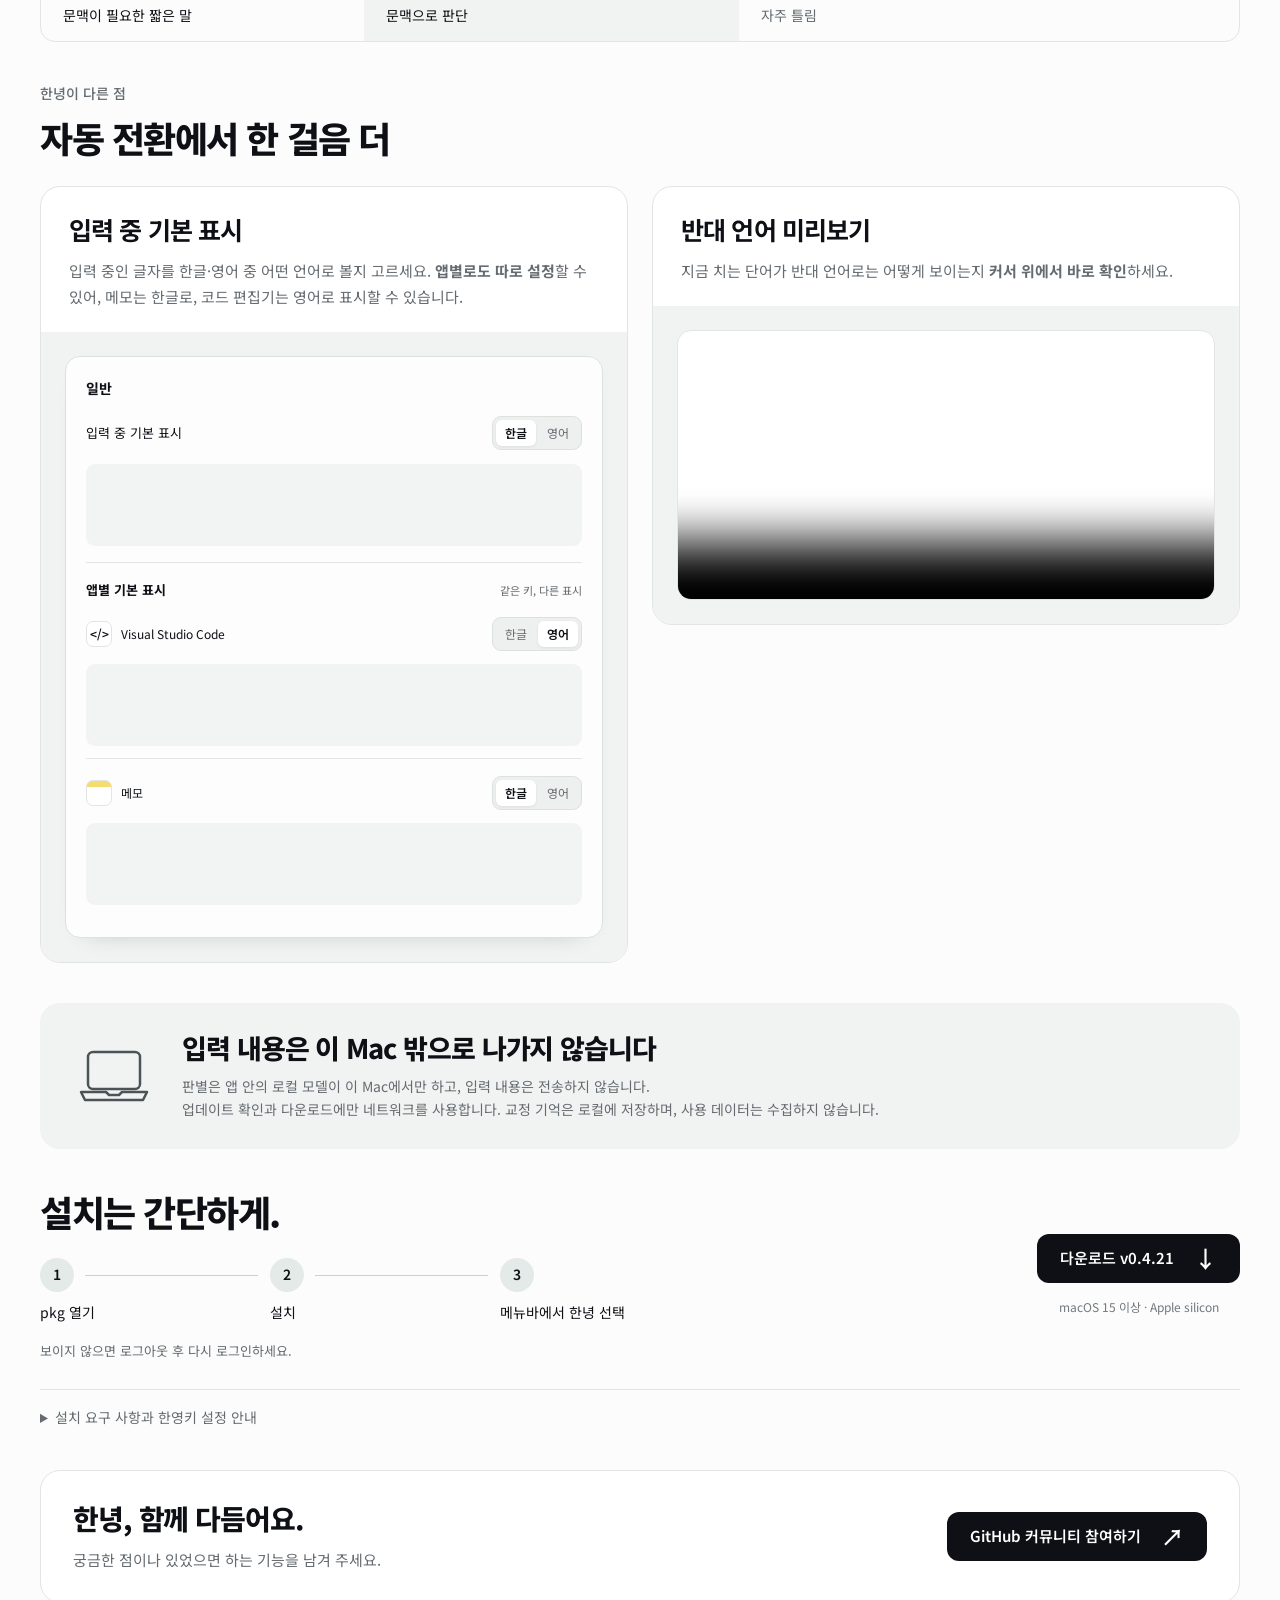
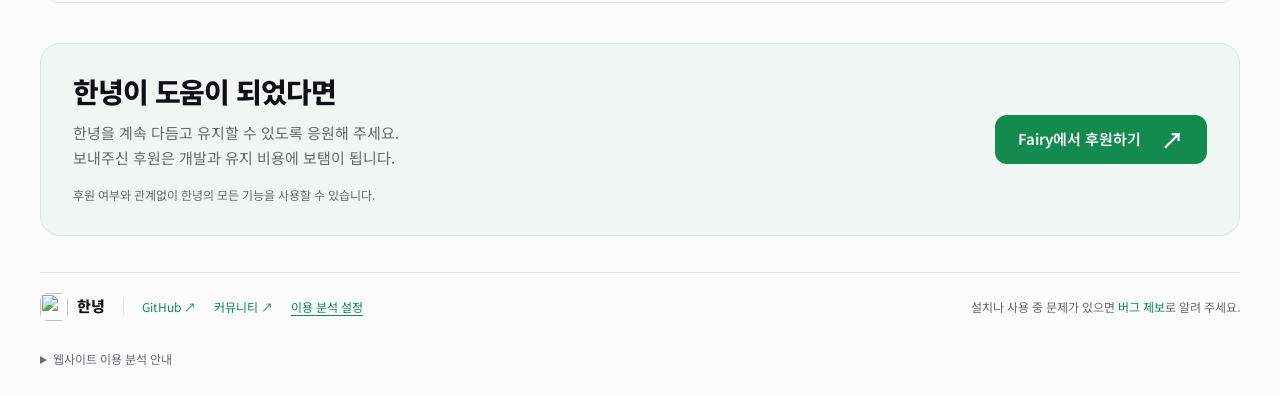
==== commit 587d7fc5: "Publish Hannyeong 0.4.21 downloads Co-Authored-By: Claude Fable 5.2 <noreply@anthropic.com>" ====
--- a/website/index.html
+++ b/website/index.html
@@ -26,7 +26,7 @@
           <h1 data-hero-row aria-label="한영키 이제는 안녕"><span class="merge-underline" aria-hidden="true"></span><svg class="merge-sparkles" viewBox="0 0 240 140" aria-hidden="true"><g fill="#d8f56b" stroke="#525d29" stroke-width=".7"><path d="M26 18l2 5 5 2-5 2-2 5-2-5-5-2 5-2z"/><path d="M110 5l2 4 4 2-4 2-2 4-2-4-4-2 4-2z"/><path d="M219 35l2 5 5 2-5 2-2 5-2-5-5-2 5-2z"/><path d="M198 110l2 4 4 2-4 2-2 4-2-4-4-2 4-2z"/><path d="M48 112l2 4 4 2-4 2-2 4-2-4-4-2 4-2z"/></g><g fill="#444a31"><circle cx="61" cy="10" r="1.2"/><circle cx="173" cy="22" r="1.4"/><circle cx="232" cy="81" r="1.2"/><circle cx="17" cy="82" r="1.3"/><circle cx="144" cy="129" r="1.2"/></g></svg><span class="title-line"><span aria-hidden="true" data-char>한</span><span aria-hidden="true" data-char>영</span><span aria-hidden="true" data-char>키</span><span aria-hidden="true" data-char> </span></span><span class="title-line" data-title-second><span aria-hidden="true" data-char>이</span><span aria-hidden="true" data-char>제</span><span aria-hidden="true" data-char>는</span><span aria-hidden="true" data-char> </span><span aria-hidden="true" data-char>안</span><span aria-hidden="true" data-char>녕</span></span></h1>
         </div>
         <p class="hero-description">앱 안의 작은 인공지능 모델이 한글인지 영어인지 문맥을 보고 바꿉니다.</p>
-        <div class="hero-actions"><a class="button" data-download-location="hero" href="https://github.com/gityeop/hannyeong/releases/download/v0.4.20/Hannyeong-0.4.20-arm64.pkg">다운로드 v0.4.20 <span aria-hidden="true">↓</span></a><a class="source-link" href="https://github.com/gityeop/hannyeong">소스 코드 보기 <span aria-hidden="true">↗</span></a></div>
+        <div class="hero-actions"><a class="button" data-download-location="hero" href="https://github.com/gityeop/hannyeong/releases/download/v0.4.21/Hannyeong-0.4.21-arm64.pkg">다운로드 v0.4.21 <span aria-hidden="true">↓</span></a><a class="source-link" href="https://github.com/gityeop/hannyeong">소스 코드 보기 <span aria-hidden="true">↗</span></a></div>
         <p class="requirements">macOS 15 이상 · Apple silicon · Apple 공증 완료</p>
       </div>
       <div class="demo-backdrop">
@@ -131,7 +131,7 @@
     </section>
 
     <section id="install" aria-labelledby="h-install">
-      <div class="install-main"><div><h2 id="h-install">설치는 간단하게.</h2><ol class="install-steps"><li><span>1</span>pkg 열기</li><li><span>2</span>설치</li><li><span>3</span>메뉴바에서 한녕 선택</li></ol><p class="install-note">보이지 않으면 로그아웃 후 다시 로그인하세요.</p></div><div class="install-download"><a class="button" data-download-location="install" href="https://github.com/gityeop/hannyeong/releases/download/v0.4.20/Hannyeong-0.4.20-arm64.pkg">다운로드 v0.4.20 <span aria-hidden="true">↓</span></a><p class="requirements">macOS 15 이상 · Apple silicon</p></div></div>
+      <div class="install-main"><div><h2 id="h-install">설치는 간단하게.</h2><ol class="install-steps"><li><span>1</span>pkg 열기</li><li><span>2</span>설치</li><li><span>3</span>메뉴바에서 한녕 선택</li></ol><p class="install-note">보이지 않으면 로그아웃 후 다시 로그인하세요.</p></div><div class="install-download"><a class="button" data-download-location="install" href="https://github.com/gityeop/hannyeong/releases/download/v0.4.21/Hannyeong-0.4.21-arm64.pkg">다운로드 v0.4.21 <span aria-hidden="true">↓</span></a><p class="requirements">macOS 15 이상 · Apple silicon</p></div></div>
       <details class="install-details"><summary>설치 요구 사항과 한영키 설정 안내</summary>
         <dl class="specs"><div><dt>macOS</dt><dd>15 이상 (macOS 27.2에서 확인)</dd></div><div><dt>Mac</dt><dd>Apple silicon (M1 이후)</dd></div><div><dt>자판</dt><dd>두벌식</dd></div><div><dt>용량</dt><dd>약 100MB (판별 모델과 실행 환경 포함)</dd></div></dl>
         <h3>한영키 정리하기</h3><p>처음 한 번만. 오른쪽 ⌘를 한녕이 쓰도록 비워 둡니다.</p>
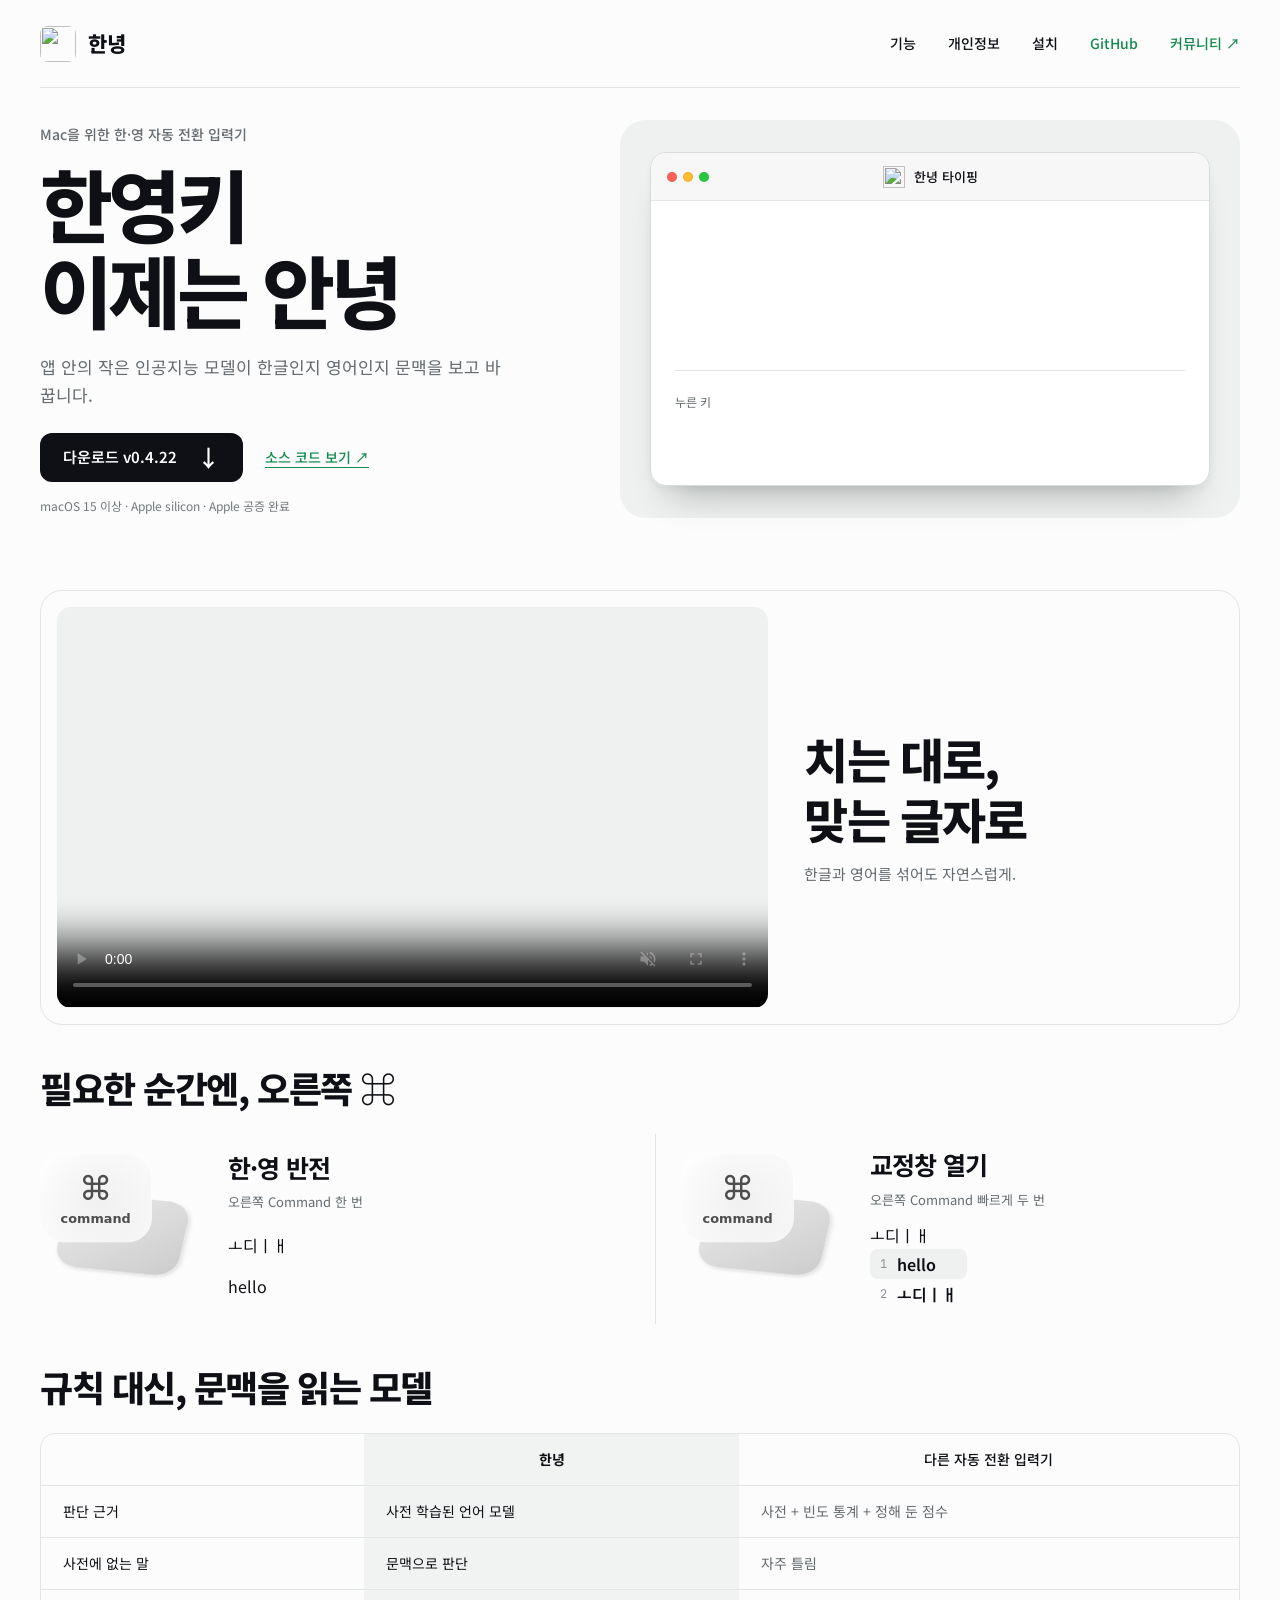
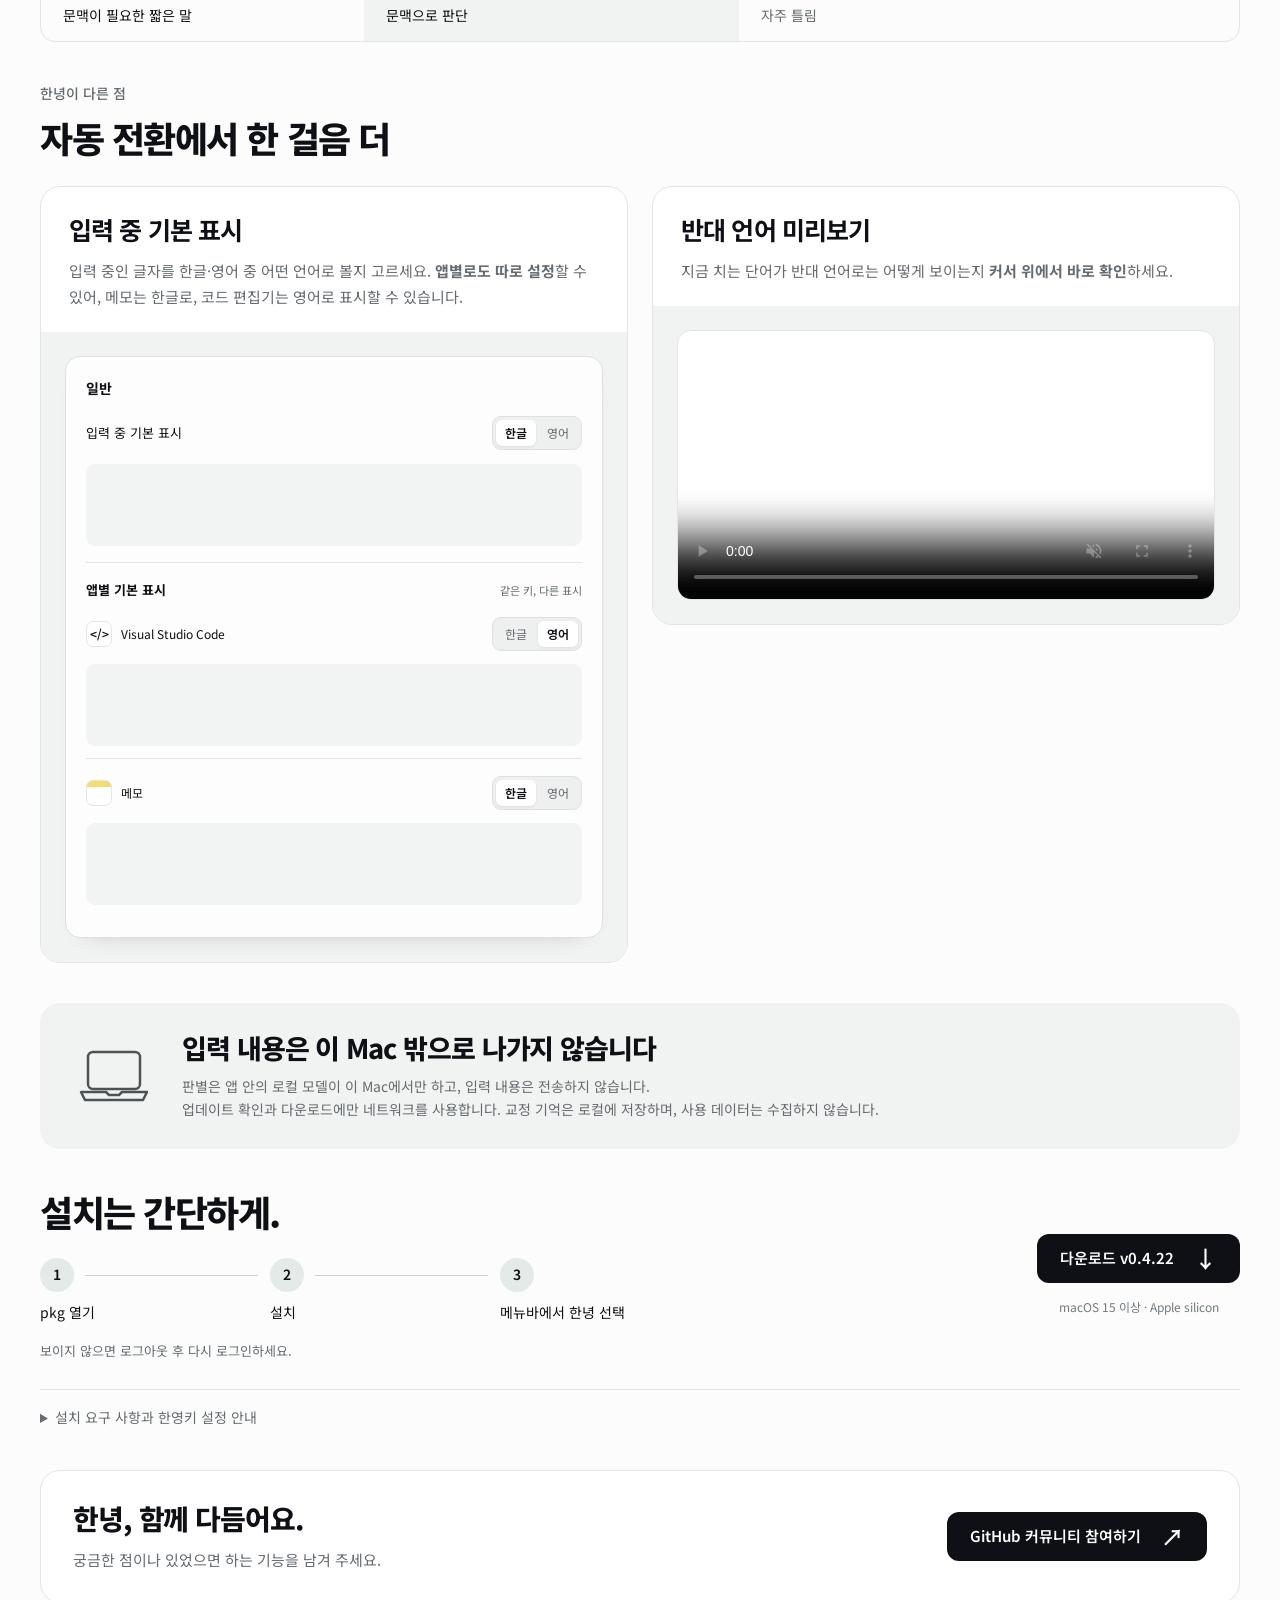
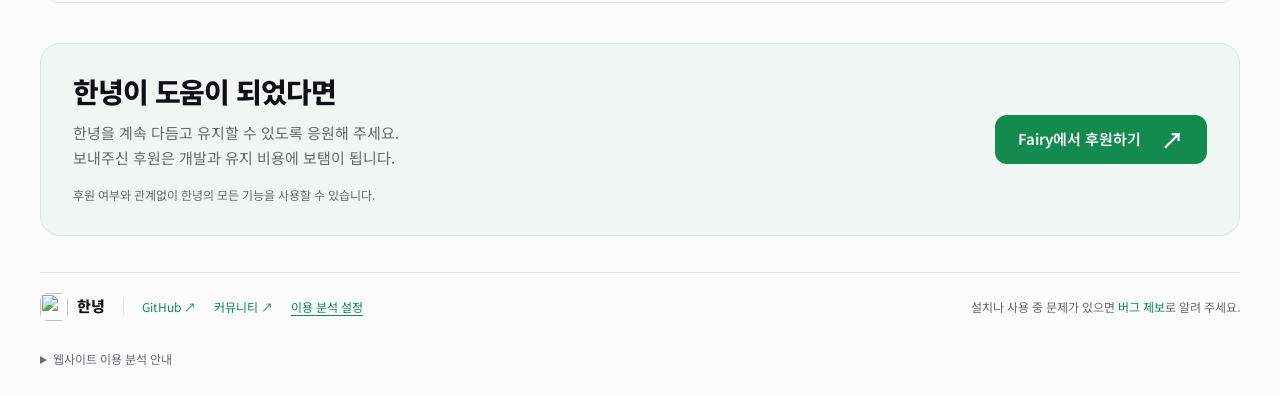
==== commit 7be4649d: "Publish Hannyeong 0.4.22 downloads and automatic update" ====
--- a/website/index.html
+++ b/website/index.html
@@ -26,7 +26,7 @@
           <h1 data-hero-row aria-label="한영키 이제는 안녕"><span class="merge-underline" aria-hidden="true"></span><svg class="merge-sparkles" viewBox="0 0 240 140" aria-hidden="true"><g fill="#d8f56b" stroke="#525d29" stroke-width=".7"><path d="M26 18l2 5 5 2-5 2-2 5-2-5-5-2 5-2z"/><path d="M110 5l2 4 4 2-4 2-2 4-2-4-4-2 4-2z"/><path d="M219 35l2 5 5 2-5 2-2 5-2-5-5-2 5-2z"/><path d="M198 110l2 4 4 2-4 2-2 4-2-4-4-2 4-2z"/><path d="M48 112l2 4 4 2-4 2-2 4-2-4-4-2 4-2z"/></g><g fill="#444a31"><circle cx="61" cy="10" r="1.2"/><circle cx="173" cy="22" r="1.4"/><circle cx="232" cy="81" r="1.2"/><circle cx="17" cy="82" r="1.3"/><circle cx="144" cy="129" r="1.2"/></g></svg><span class="title-line"><span aria-hidden="true" data-char>한</span><span aria-hidden="true" data-char>영</span><span aria-hidden="true" data-char>키</span><span aria-hidden="true" data-char> </span></span><span class="title-line" data-title-second><span aria-hidden="true" data-char>이</span><span aria-hidden="true" data-char>제</span><span aria-hidden="true" data-char>는</span><span aria-hidden="true" data-char> </span><span aria-hidden="true" data-char>안</span><span aria-hidden="true" data-char>녕</span></span></h1>
         </div>
         <p class="hero-description">앱 안의 작은 인공지능 모델이 한글인지 영어인지 문맥을 보고 바꿉니다.</p>
-        <div class="hero-actions"><a class="button" data-download-location="hero" href="https://github.com/gityeop/hannyeong/releases/download/v0.4.21/Hannyeong-0.4.21-arm64.pkg">다운로드 v0.4.21 <span aria-hidden="true">↓</span></a><a class="source-link" href="https://github.com/gityeop/hannyeong">소스 코드 보기 <span aria-hidden="true">↗</span></a></div>
+        <div class="hero-actions"><a class="button" data-download-location="hero" href="https://github.com/gityeop/hannyeong/releases/download/v0.4.22/Hannyeong-0.4.22-arm64.pkg">다운로드 v0.4.22 <span aria-hidden="true">↓</span></a><a class="source-link" href="https://github.com/gityeop/hannyeong">소스 코드 보기 <span aria-hidden="true">↗</span></a></div>
         <p class="requirements">macOS 15 이상 · Apple silicon · Apple 공증 완료</p>
       </div>
       <div class="demo-backdrop">
@@ -131,7 +131,7 @@
     </section>
 
     <section id="install" aria-labelledby="h-install">
-      <div class="install-main"><div><h2 id="h-install">설치는 간단하게.</h2><ol class="install-steps"><li><span>1</span>pkg 열기</li><li><span>2</span>설치</li><li><span>3</span>메뉴바에서 한녕 선택</li></ol><p class="install-note">보이지 않으면 로그아웃 후 다시 로그인하세요.</p></div><div class="install-download"><a class="button" data-download-location="install" href="https://github.com/gityeop/hannyeong/releases/download/v0.4.21/Hannyeong-0.4.21-arm64.pkg">다운로드 v0.4.21 <span aria-hidden="true">↓</span></a><p class="requirements">macOS 15 이상 · Apple silicon</p></div></div>
+      <div class="install-main"><div><h2 id="h-install">설치는 간단하게.</h2><ol class="install-steps"><li><span>1</span>pkg 열기</li><li><span>2</span>설치</li><li><span>3</span>메뉴바에서 한녕 선택</li></ol><p class="install-note">보이지 않으면 로그아웃 후 다시 로그인하세요.</p></div><div class="install-download"><a class="button" data-download-location="install" href="https://github.com/gityeop/hannyeong/releases/download/v0.4.22/Hannyeong-0.4.22-arm64.pkg">다운로드 v0.4.22 <span aria-hidden="true">↓</span></a><p class="requirements">macOS 15 이상 · Apple silicon</p></div></div>
       <details class="install-details"><summary>설치 요구 사항과 한영키 설정 안내</summary>
         <dl class="specs"><div><dt>macOS</dt><dd>15 이상 (macOS 27.2에서 확인)</dd></div><div><dt>Mac</dt><dd>Apple silicon (M1 이후)</dd></div><div><dt>자판</dt><dd>두벌식</dd></div><div><dt>용량</dt><dd>약 100MB (판별 모델과 실행 환경 포함)</dd></div></dl>
         <h3>한영키 정리하기</h3><p>처음 한 번만. 오른쪽 ⌘를 한녕이 쓰도록 비워 둡니다.</p>
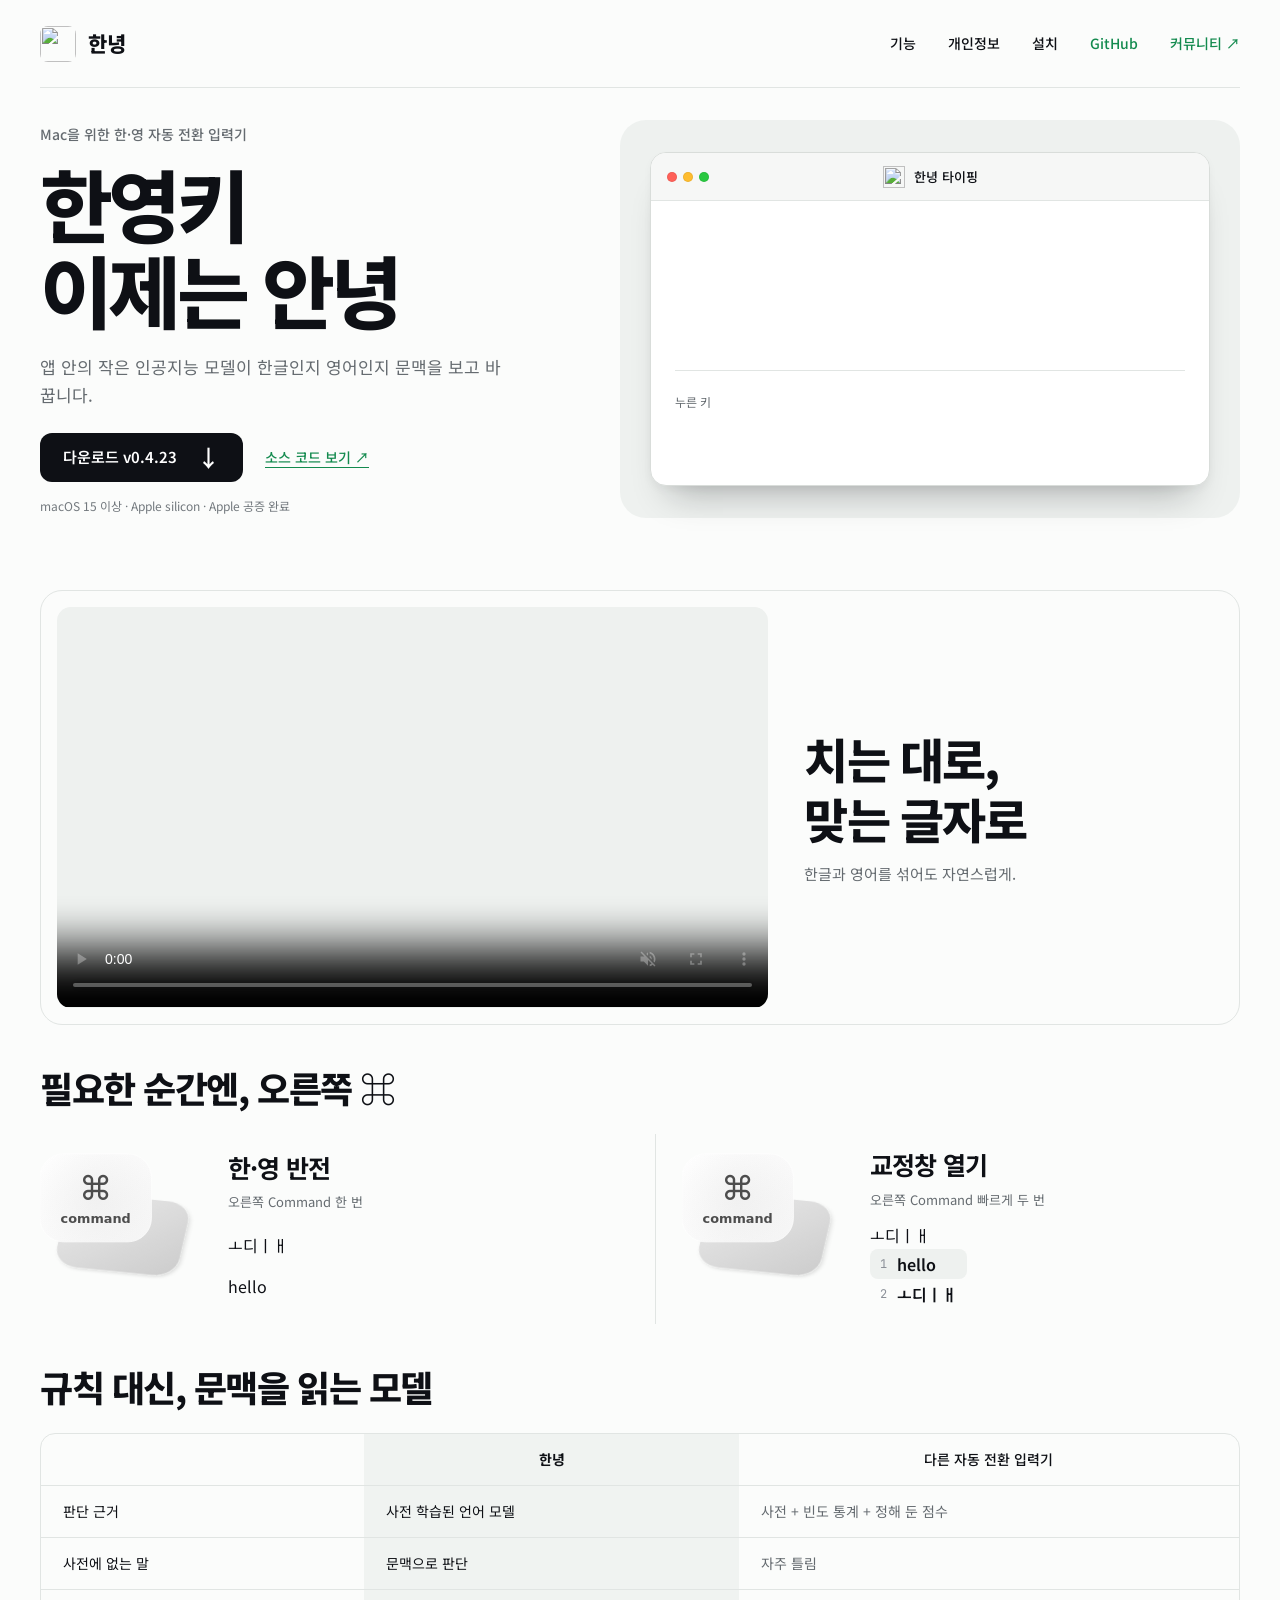
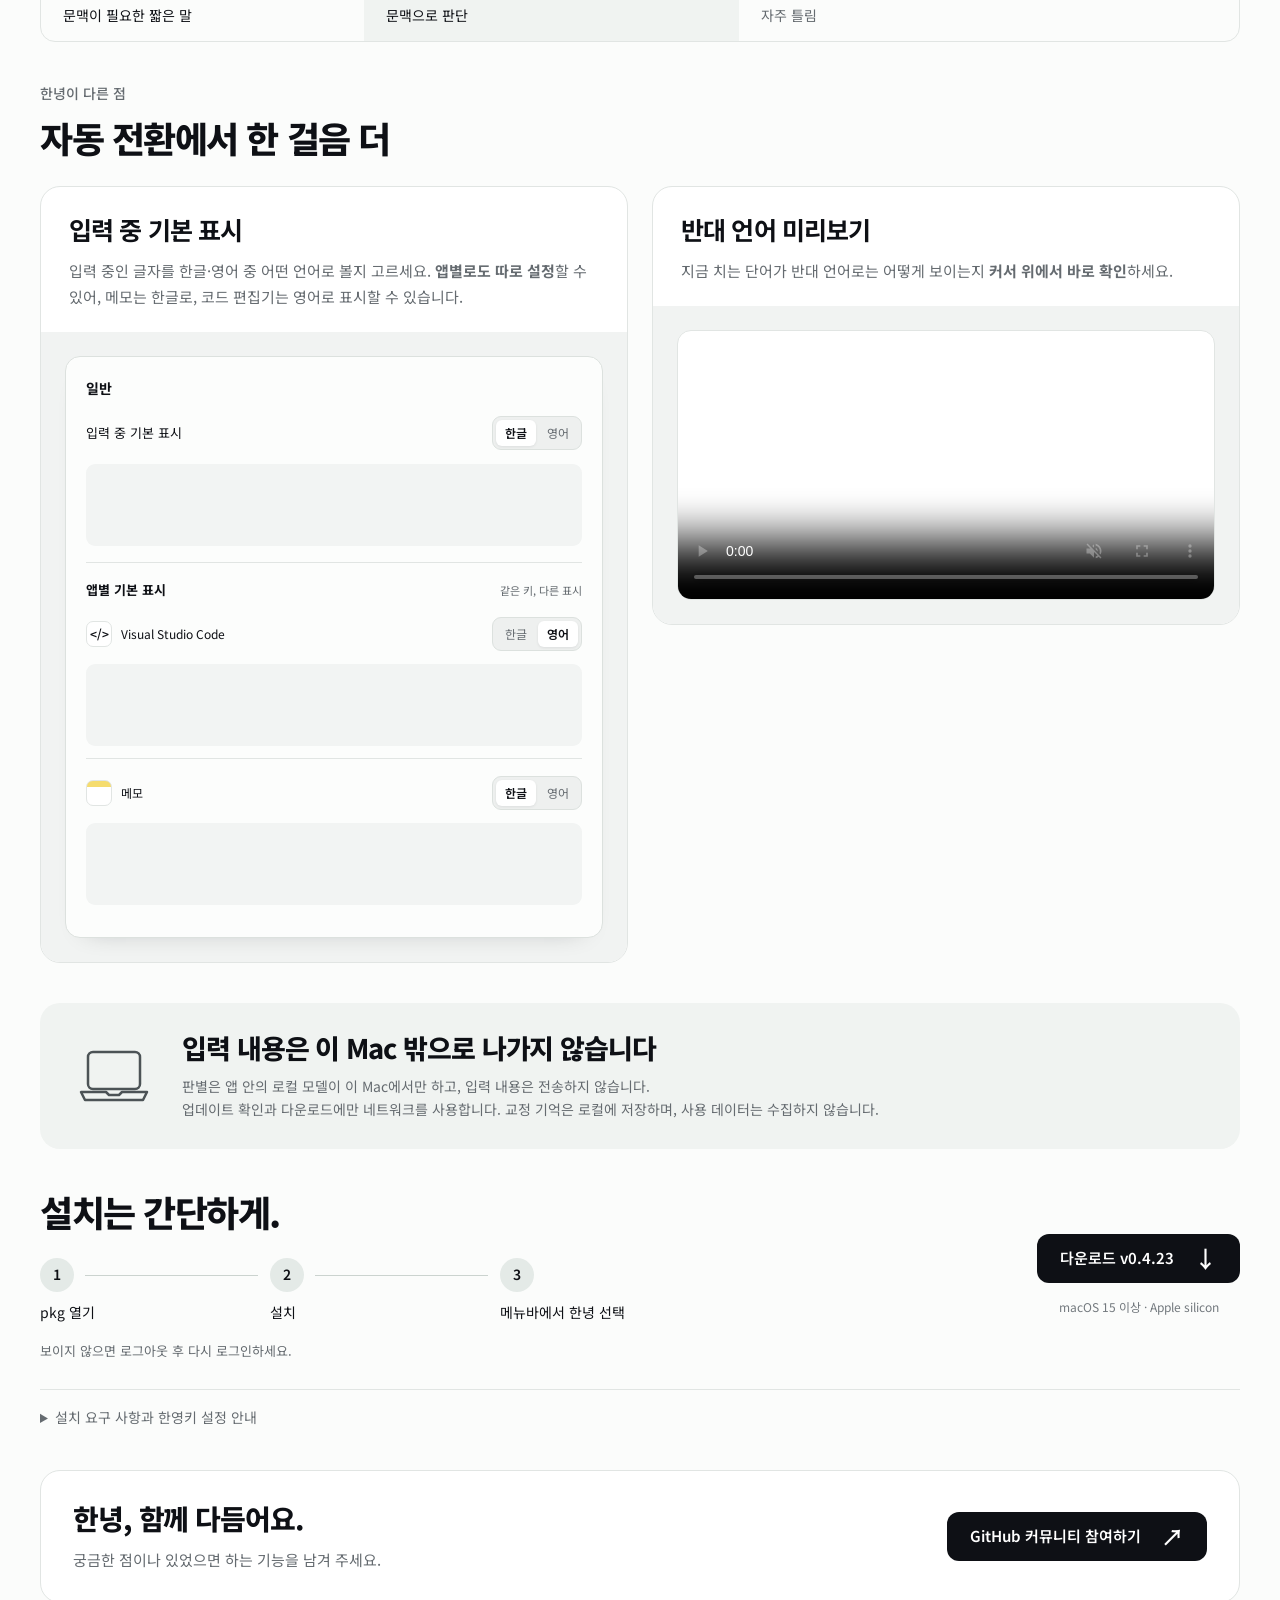
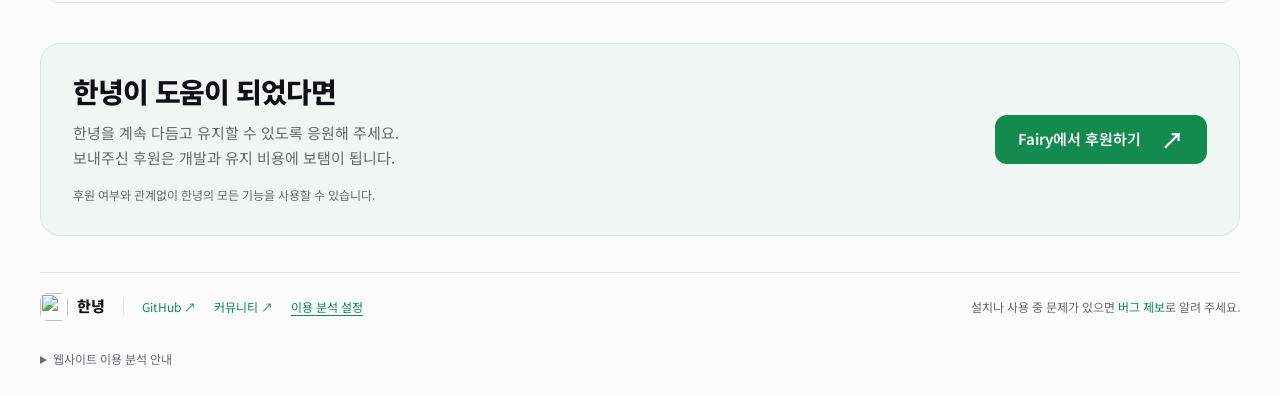
==== commit df1dad58: "Publish the 0.4.23 installer and signed automatic update" ====
--- a/website/index.html
+++ b/website/index.html
@@ -26,7 +26,7 @@
           <h1 data-hero-row aria-label="한영키 이제는 안녕"><span class="merge-underline" aria-hidden="true"></span><svg class="merge-sparkles" viewBox="0 0 240 140" aria-hidden="true"><g fill="#d8f56b" stroke="#525d29" stroke-width=".7"><path d="M26 18l2 5 5 2-5 2-2 5-2-5-5-2 5-2z"/><path d="M110 5l2 4 4 2-4 2-2 4-2-4-4-2 4-2z"/><path d="M219 35l2 5 5 2-5 2-2 5-2-5-5-2 5-2z"/><path d="M198 110l2 4 4 2-4 2-2 4-2-4-4-2 4-2z"/><path d="M48 112l2 4 4 2-4 2-2 4-2-4-4-2 4-2z"/></g><g fill="#444a31"><circle cx="61" cy="10" r="1.2"/><circle cx="173" cy="22" r="1.4"/><circle cx="232" cy="81" r="1.2"/><circle cx="17" cy="82" r="1.3"/><circle cx="144" cy="129" r="1.2"/></g></svg><span class="title-line"><span aria-hidden="true" data-char>한</span><span aria-hidden="true" data-char>영</span><span aria-hidden="true" data-char>키</span><span aria-hidden="true" data-char> </span></span><span class="title-line" data-title-second><span aria-hidden="true" data-char>이</span><span aria-hidden="true" data-char>제</span><span aria-hidden="true" data-char>는</span><span aria-hidden="true" data-char> </span><span aria-hidden="true" data-char>안</span><span aria-hidden="true" data-char>녕</span></span></h1>
         </div>
         <p class="hero-description">앱 안의 작은 인공지능 모델이 한글인지 영어인지 문맥을 보고 바꿉니다.</p>
-        <div class="hero-actions"><a class="button" data-download-location="hero" href="https://github.com/gityeop/hannyeong/releases/download/v0.4.22/Hannyeong-0.4.22-arm64.pkg">다운로드 v0.4.22 <span aria-hidden="true">↓</span></a><a class="source-link" href="https://github.com/gityeop/hannyeong">소스 코드 보기 <span aria-hidden="true">↗</span></a></div>
+        <div class="hero-actions"><a class="button" data-download-location="hero" href="https://github.com/gityeop/hannyeong/releases/download/v0.4.23/Hannyeong-0.4.23-arm64.pkg">다운로드 v0.4.23 <span aria-hidden="true">↓</span></a><a class="source-link" href="https://github.com/gityeop/hannyeong">소스 코드 보기 <span aria-hidden="true">↗</span></a></div>
         <p class="requirements">macOS 15 이상 · Apple silicon · Apple 공증 완료</p>
       </div>
       <div class="demo-backdrop">
@@ -131,7 +131,7 @@
     </section>
 
     <section id="install" aria-labelledby="h-install">
-      <div class="install-main"><div><h2 id="h-install">설치는 간단하게.</h2><ol class="install-steps"><li><span>1</span>pkg 열기</li><li><span>2</span>설치</li><li><span>3</span>메뉴바에서 한녕 선택</li></ol><p class="install-note">보이지 않으면 로그아웃 후 다시 로그인하세요.</p></div><div class="install-download"><a class="button" data-download-location="install" href="https://github.com/gityeop/hannyeong/releases/download/v0.4.22/Hannyeong-0.4.22-arm64.pkg">다운로드 v0.4.22 <span aria-hidden="true">↓</span></a><p class="requirements">macOS 15 이상 · Apple silicon</p></div></div>
+      <div class="install-main"><div><h2 id="h-install">설치는 간단하게.</h2><ol class="install-steps"><li><span>1</span>pkg 열기</li><li><span>2</span>설치</li><li><span>3</span>메뉴바에서 한녕 선택</li></ol><p class="install-note">보이지 않으면 로그아웃 후 다시 로그인하세요.</p></div><div class="install-download"><a class="button" data-download-location="install" href="https://github.com/gityeop/hannyeong/releases/download/v0.4.23/Hannyeong-0.4.23-arm64.pkg">다운로드 v0.4.23 <span aria-hidden="true">↓</span></a><p class="requirements">macOS 15 이상 · Apple silicon</p></div></div>
       <details class="install-details"><summary>설치 요구 사항과 한영키 설정 안내</summary>
         <dl class="specs"><div><dt>macOS</dt><dd>15 이상 (macOS 27.2에서 확인)</dd></div><div><dt>Mac</dt><dd>Apple silicon (M1 이후)</dd></div><div><dt>자판</dt><dd>두벌식</dd></div><div><dt>용량</dt><dd>약 100MB (판별 모델과 실행 환경 포함)</dd></div></dl>
         <h3>한영키 정리하기</h3><p>처음 한 번만. 오른쪽 ⌘를 한녕이 쓰도록 비워 둡니다.</p>
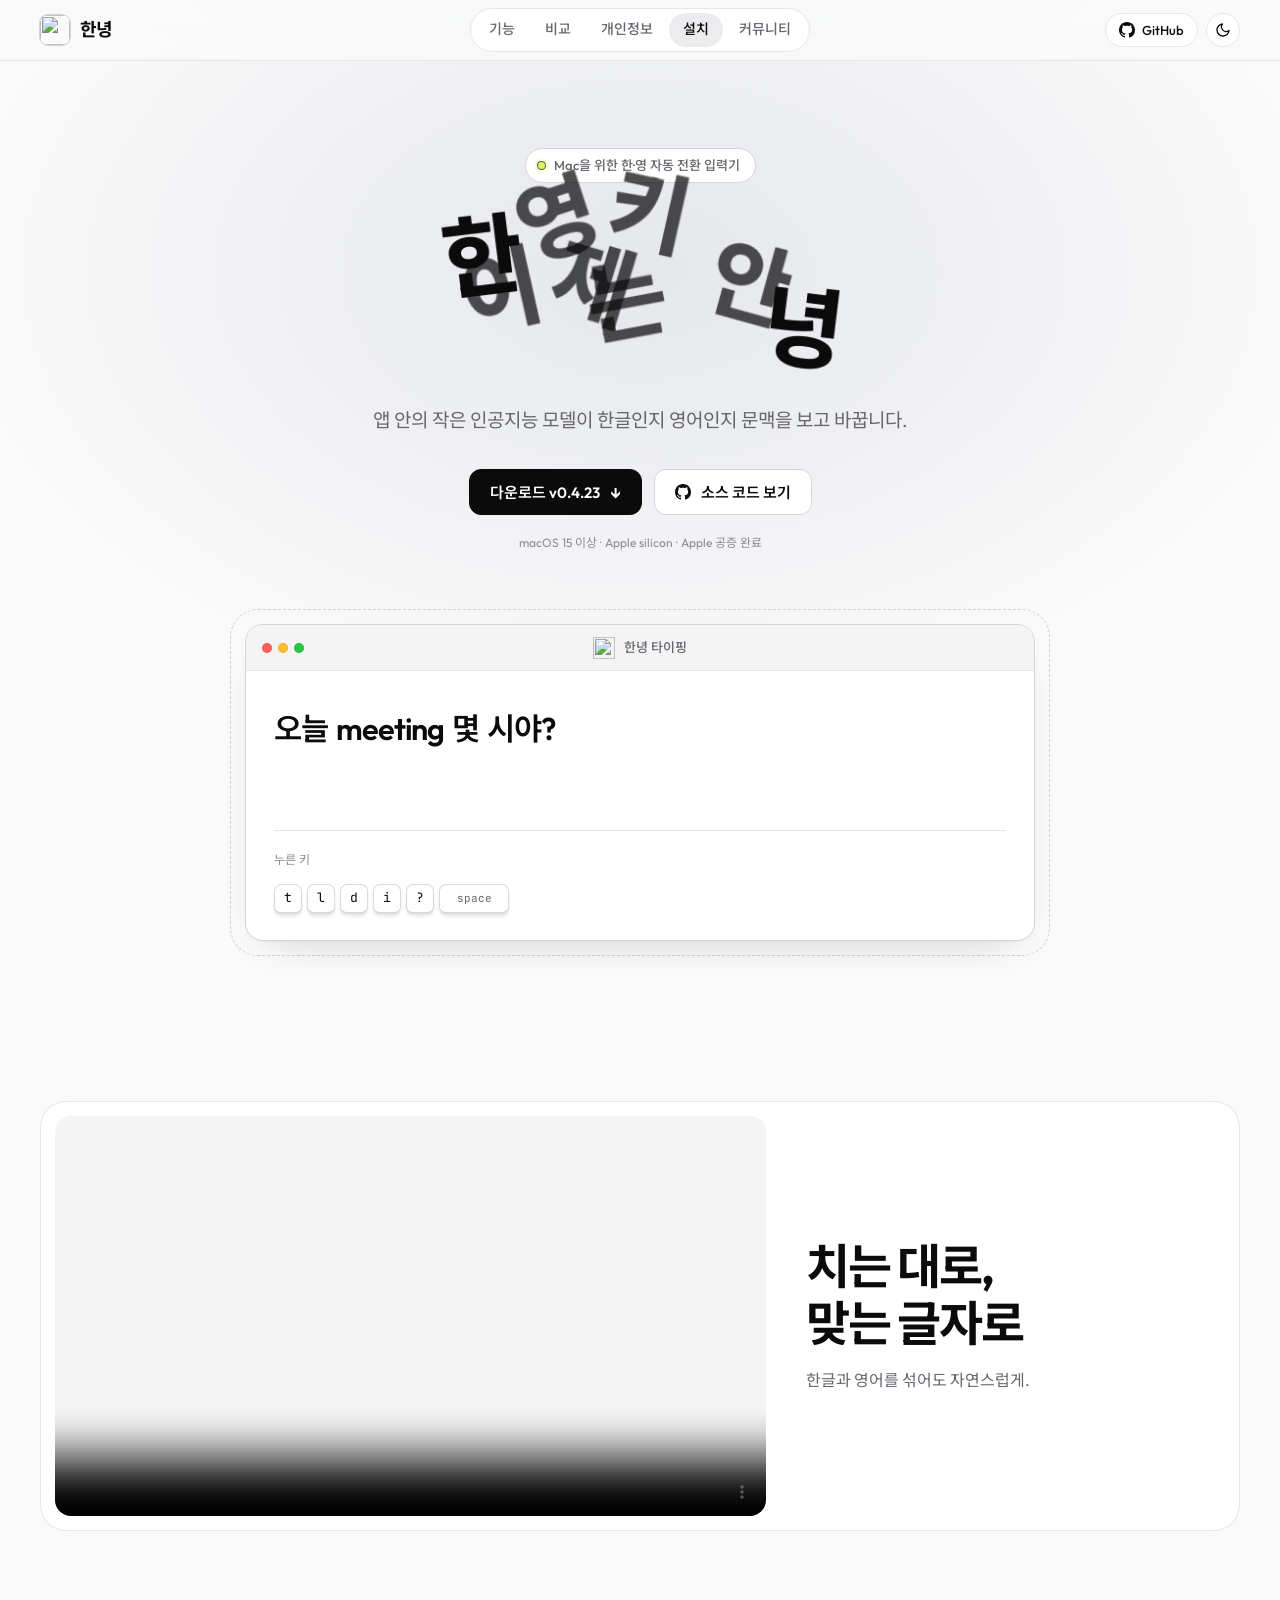
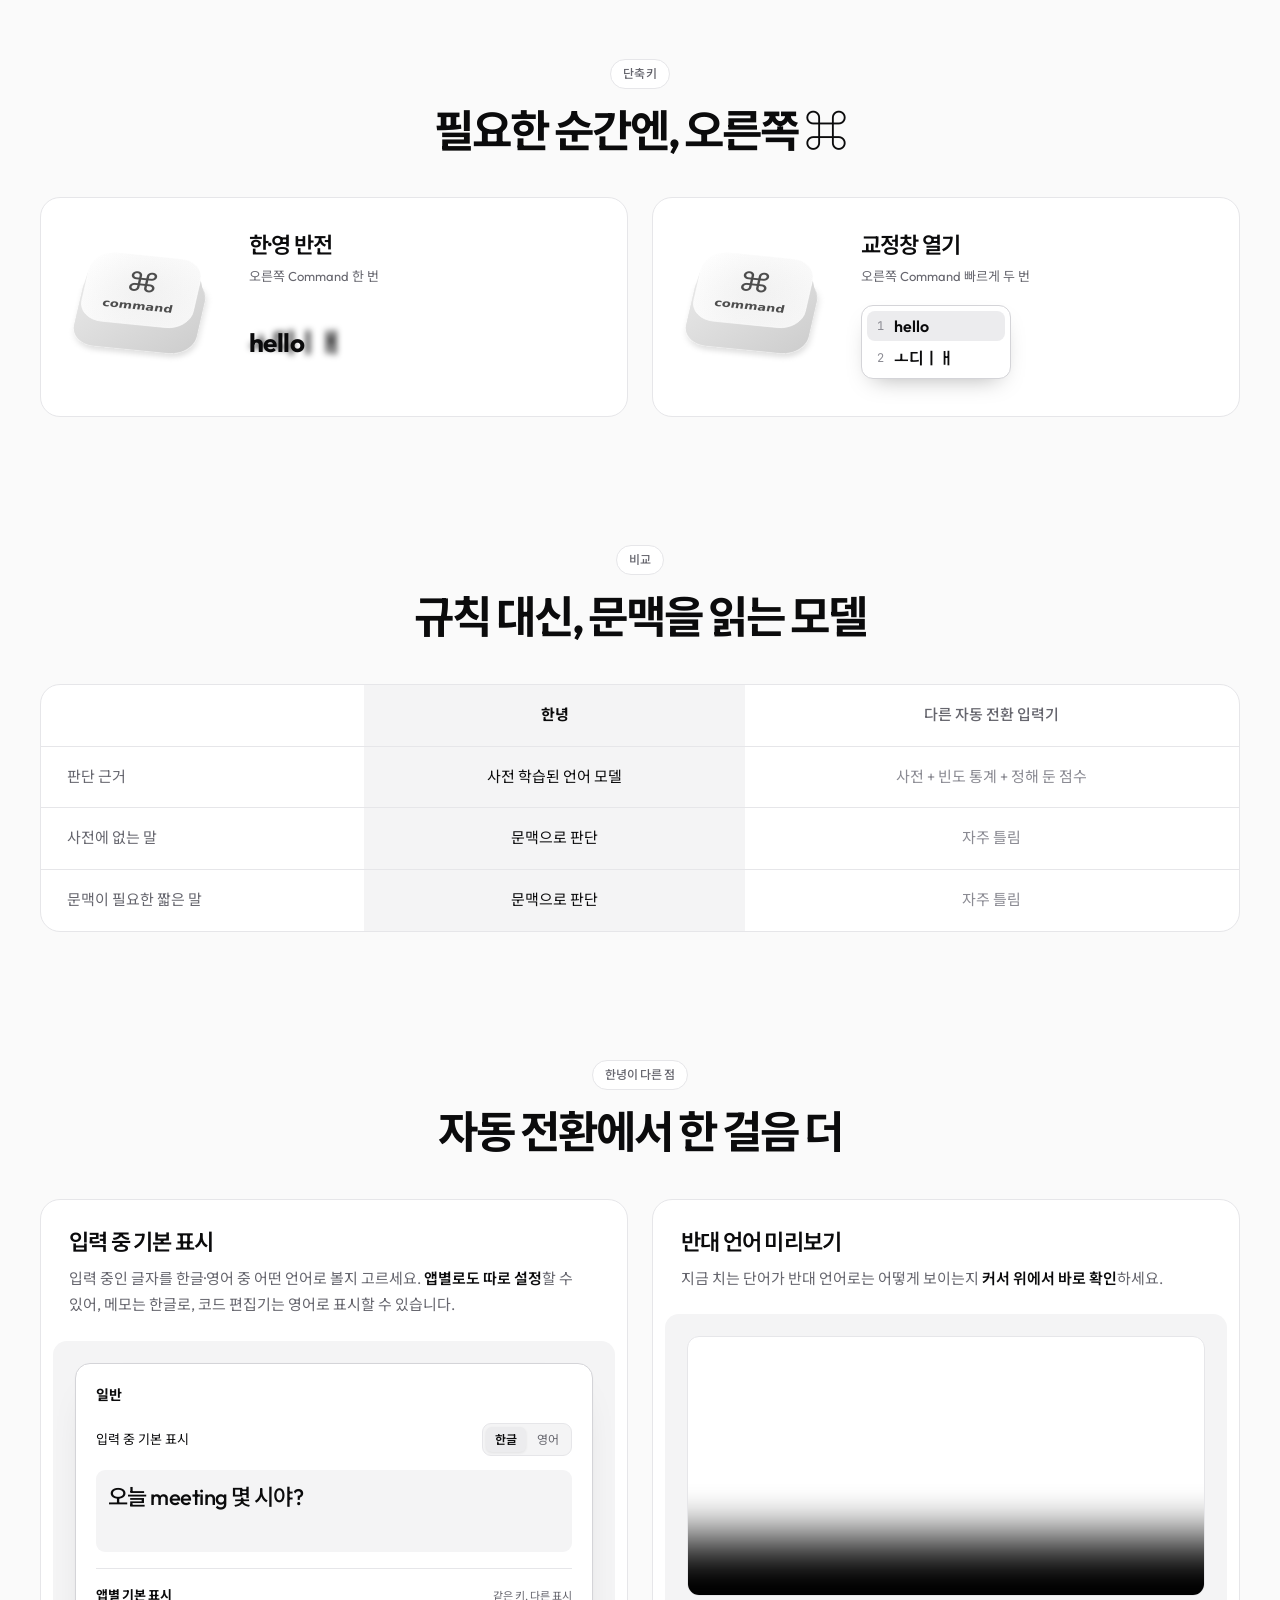
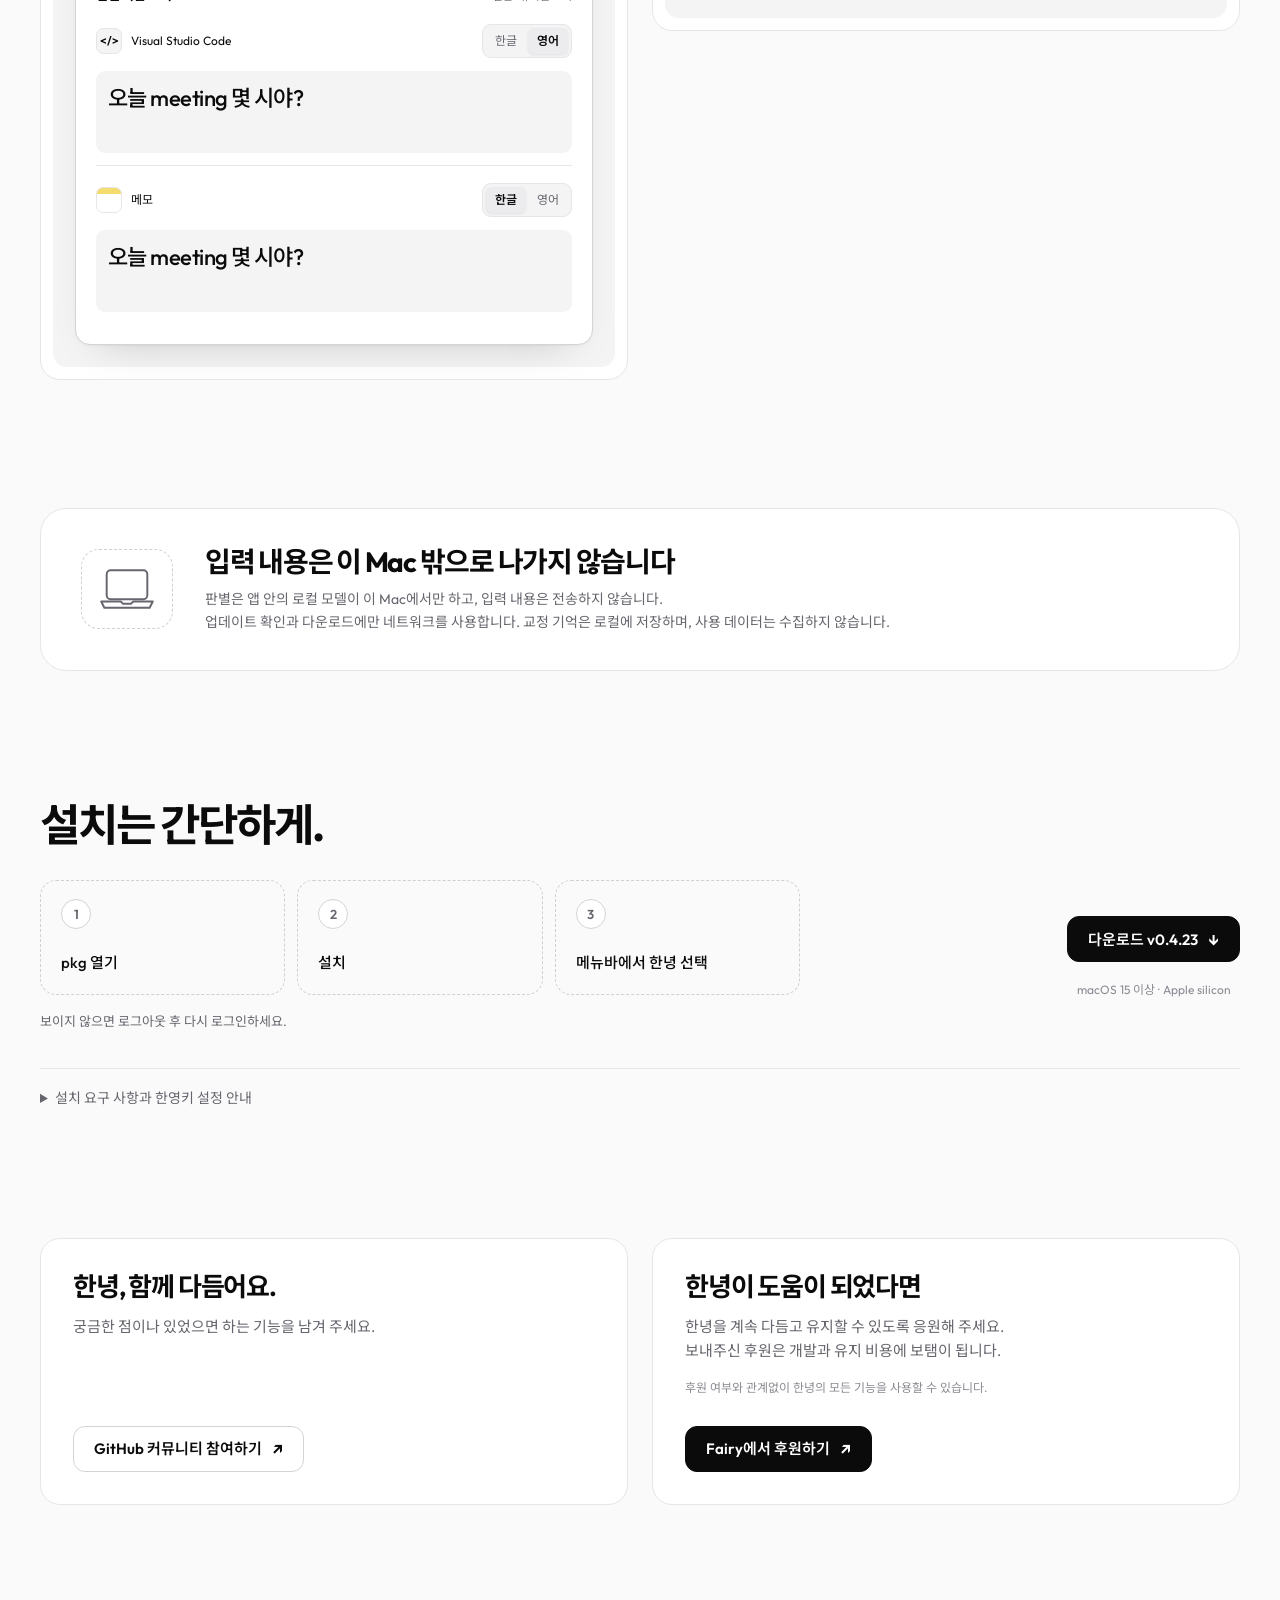
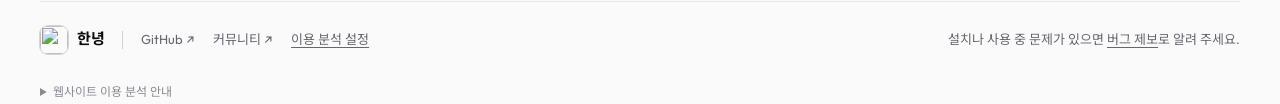
==== commit 0cfaf5b6: "웹사이트 홈페이지 UI 개편 - 다크/라이트 테마 토큰과 테마 전환 버튼 추가 (시스템 설정을 기본으로 따름) - 블러 처리된 고정 상단바, 알약형 가운데 메뉴와 현재 섹션 표시 " ====
--- a/website/index.html
+++ b/website/index.html
@@ -7,26 +7,34 @@
   <meta name="description" content="앱 안의 작은 인공지능 모델이 한글인지 영어인지 문맥을 보고 바꿉니다. Mac용 한녕 입력기.">
   <link rel="canonical" href="https://hannyeong.app/">
   <link rel="icon" href="./assets/icon.png">
-  <link rel="stylesheet" href="https://fonts.googleapis.com/css2?family=Noto+Sans+KR:wght@400;500;600;700;800&amp;family=JetBrains+Mono:wght@400;500&amp;display=swap">
-  <link rel="stylesheet" href="./styles.css?v=spacing-20261105-2">
-  <script type="module" src="./main.js?v=20261020-scroll-video"></script>
+  <meta name="color-scheme" content="light dark">
+  <script>try { const theme = localStorage.getItem('hannyeong.theme'); if (theme === 'light' || theme === 'dark') document.documentElement.dataset.theme = theme; } catch (e) {}</script>
+  <link rel="stylesheet" href="https://fonts.googleapis.com/css2?family=Outfit:wght@400;500;600;700&amp;family=Noto+Sans+KR:wght@400;500;600;700;800&amp;family=JetBrains+Mono:wght@400;500&amp;display=swap">
+  <link rel="stylesheet" href="./styles.css?v=redesign-20261120">
+  <script type="module" src="./main.js?v=20261120-redesign"></script>
   <script type="module" src="./analytics.js?v=20261020-consent"></script>
 </head>
 <body>
-  <nav class="site-nav shell" aria-label="사이트 메뉴">
-    <a class="brand" href="#top"><img src="./assets/icon.png" alt="" width="36" height="36">한녕</a>
-    <div class="nav-links"><a href="#how">기능</a><a href="#privacy">개인정보</a><a href="#install">설치</a><a href="https://github.com/gityeop/hannyeong">GitHub</a><a href="https://github.com/gityeop/hannyeong-community/discussions" target="_blank" rel="noopener">커뮤니티 ↗</a></div>
-  </nav>
+  <header class="site-header">
+    <nav class="site-nav shell" aria-label="사이트 메뉴">
+      <a class="brand" href="#top"><img src="./assets/icon.png" alt="" width="30" height="30">한녕</a>
+      <div class="nav-links"><a href="#how">기능</a><a href="#compare">비교</a><a href="#privacy">개인정보</a><a href="#install">설치</a><a href="https://github.com/gityeop/hannyeong-community/discussions" target="_blank" rel="noopener">커뮤니티</a></div>
+      <div class="nav-actions">
+        <a class="nav-pill" href="https://github.com/gityeop/hannyeong"><svg class="github-mark" width="16" height="16" viewBox="0 0 16 16" fill="currentColor" aria-hidden="true"><path d="M8 0C3.58 0 0 3.58 0 8c0 3.54 2.29 6.53 5.47 7.59.4.07.55-.17.55-.38 0-.19-.01-.82-.01-1.49-2.01.37-2.53-.49-2.69-.94-.09-.23-.48-.94-.82-1.13-.28-.15-.68-.52-.01-.53.63-.01 1.08.58 1.23.82.72 1.21 1.87.87 2.33.66.07-.52.28-.87.51-1.07-1.78-.2-3.64-.89-3.64-3.95 0-.87.31-1.59.82-2.15-.08-.2-.36-1.02.08-2.12 0 0 .67-.21 2.2.82.64-.18 1.32-.27 2-.27.68 0 1.36.09 2 .27 1.53-1.04 2.2-.82 2.2-.82.44 1.1.16 1.92.08 2.12.51.56.82 1.27.82 2.15 0 3.07-1.87 3.75-3.65 3.95.29.25.54.73.54 1.48 0 1.07-.01 1.93-.01 2.2 0 .21.15.46.55.38A8.013 8.013 0 0016 8c0-4.42-3.58-8-8-8z"/></svg><span>GitHub</span></a>
+        <button class="theme-toggle" type="button" data-theme-toggle aria-label="화면 테마 바꾸기"><svg class="icon-sun" width="16" height="16" viewBox="0 0 24 24" fill="none" stroke="currentColor" stroke-width="2" stroke-linecap="round" aria-hidden="true"><circle cx="12" cy="12" r="4"/><path d="M12 2v2M12 20v2M4.93 4.93l1.41 1.41M17.66 17.66l1.41 1.41M2 12h2M20 12h2M4.93 19.07l1.41-1.41M17.66 6.34l1.41-1.41"/></svg><svg class="icon-moon" width="16" height="16" viewBox="0 0 24 24" fill="none" stroke="currentColor" stroke-width="2" stroke-linecap="round" stroke-linejoin="round" aria-hidden="true"><path d="M21 12.8A9 9 0 1 1 11.2 3a7 7 0 0 0 9.8 9.8z"/></svg></button>
+      </div>
+    </nav>
+  </header>
   <main class="shell" id="top">
     <div class="hero-scroll">
     <header class="hero">
       <div class="hero-copy">
-        <p class="eyebrow">Mac을 위한 한·영 자동 전환 입력기</p>
+        <p class="hero-badge"><span class="badge-dot" aria-hidden="true"></span>Mac을 위한 한·영 자동 전환 입력기</p>
         <div id="hn-hero-pin">
           <h1 data-hero-row aria-label="한영키 이제는 안녕"><span class="merge-underline" aria-hidden="true"></span><svg class="merge-sparkles" viewBox="0 0 240 140" aria-hidden="true"><g fill="#d8f56b" stroke="#525d29" stroke-width=".7"><path d="M26 18l2 5 5 2-5 2-2 5-2-5-5-2 5-2z"/><path d="M110 5l2 4 4 2-4 2-2 4-2-4-4-2 4-2z"/><path d="M219 35l2 5 5 2-5 2-2 5-2-5-5-2 5-2z"/><path d="M198 110l2 4 4 2-4 2-2 4-2-4-4-2 4-2z"/><path d="M48 112l2 4 4 2-4 2-2 4-2-4-4-2 4-2z"/></g><g fill="#444a31"><circle cx="61" cy="10" r="1.2"/><circle cx="173" cy="22" r="1.4"/><circle cx="232" cy="81" r="1.2"/><circle cx="17" cy="82" r="1.3"/><circle cx="144" cy="129" r="1.2"/></g></svg><span class="title-line"><span aria-hidden="true" data-char>한</span><span aria-hidden="true" data-char>영</span><span aria-hidden="true" data-char>키</span><span aria-hidden="true" data-char> </span></span><span class="title-line" data-title-second><span aria-hidden="true" data-char>이</span><span aria-hidden="true" data-char>제</span><span aria-hidden="true" data-char>는</span><span aria-hidden="true" data-char> </span><span aria-hidden="true" data-char>안</span><span aria-hidden="true" data-char>녕</span></span></h1>
         </div>
         <p class="hero-description">앱 안의 작은 인공지능 모델이 한글인지 영어인지 문맥을 보고 바꿉니다.</p>
-        <div class="hero-actions"><a class="button" data-download-location="hero" href="https://github.com/gityeop/hannyeong/releases/download/v0.4.23/Hannyeong-0.4.23-arm64.pkg">다운로드 v0.4.23 <span aria-hidden="true">↓</span></a><a class="source-link" href="https://github.com/gityeop/hannyeong">소스 코드 보기 <span aria-hidden="true">↗</span></a></div>
+        <div class="hero-actions"><a class="button" data-download-location="hero" href="https://github.com/gityeop/hannyeong/releases/download/v0.4.23/Hannyeong-0.4.23-arm64.pkg">다운로드 v0.4.23 <span aria-hidden="true">↓</span></a><a class="button button-secondary" href="https://github.com/gityeop/hannyeong"><svg class="github-mark" width="16" height="16" viewBox="0 0 16 16" fill="currentColor" aria-hidden="true"><path d="M8 0C3.58 0 0 3.58 0 8c0 3.54 2.29 6.53 5.47 7.59.4.07.55-.17.55-.38 0-.19-.01-.82-.01-1.49-2.01.37-2.53-.49-2.69-.94-.09-.23-.48-.94-.82-1.13-.28-.15-.68-.52-.01-.53.63-.01 1.08.58 1.23.82.72 1.21 1.87.87 2.33.66.07-.52.28-.87.51-1.07-1.78-.2-3.64-.89-3.64-3.95 0-.87.31-1.59.82-2.15-.08-.2-.36-1.02.08-2.12 0 0 .67-.21 2.2.82.64-.18 1.32-.27 2-.27.68 0 1.36.09 2 .27 1.53-1.04 2.2-.82 2.2-.82.44 1.1.16 1.92.08 2.12.51.56.82 1.27.82 2.15 0 3.07-1.87 3.75-3.65 3.95.29.25.54.73.54 1.48 0 1.07-.01 1.93-.01 2.2 0 .21.15.46.55.38A8.013 8.013 0 0016 8c0-4.42-3.58-8-8-8z"/></svg>소스 코드 보기</a></div>
         <p class="requirements">macOS 15 이상 · Apple silicon · Apple 공증 완료</p>
       </div>
       <div class="demo-backdrop">
@@ -45,7 +53,7 @@
     </section>
 
     <section id="how" aria-labelledby="h-how">
-      <h2 id="h-how">필요한 순간엔, 오른쪽 ⌘</h2>
+      <div class="section-head"><p class="eyebrow">단축키</p><h2 id="h-how">필요한 순간엔, 오른쪽 ⌘</h2></div>
       <div class="shortcuts"><article class="shortcut" data-keycap="1">
       <svg width="168" height="140" viewBox="0 0 168 140" aria-hidden="true">
     <defs>
@@ -86,7 +94,7 @@
     </section>
 
     <section id="compare" aria-labelledby="h-compare">
-      <h2 id="h-compare">규칙 대신, 문맥을 읽는 모델</h2>
+      <div class="section-head"><p class="eyebrow">비교</p><h2 id="h-compare">규칙 대신, 문맥을 읽는 모델</h2></div>
       <div class="comparison-scroll" tabindex="0" role="region" aria-label="한녕과 다른 자동 전환 입력기 비교">
         <table><thead><tr><td></td><th scope="col">한녕</th><th scope="col">다른 자동 전환 입력기</th></tr></thead>
         <tbody>
@@ -98,8 +106,7 @@
     </section>
 
     <section class="input-features" id="input-features" aria-labelledby="h-input-features">
-      <p class="eyebrow">한녕이 다른 점</p>
-      <h2 id="h-input-features">자동 전환에서 한 걸음 더</h2>
+      <div class="section-head"><p class="eyebrow">한녕이 다른 점</p><h2 id="h-input-features">자동 전환에서 한 걸음 더</h2></div>
       <div class="feature-grid">
         <article class="input-feature" aria-labelledby="h-default-preview">
           <div class="feature-copy"><h3 id="h-default-preview">입력 중 기본 표시</h3><p>입력 중인 글자를 한글·영어 중 어떤 언어로 볼지 고르세요. <strong>앱별로도 따로 설정</strong>할 수 있어, 메모는 한글로, 코드 편집기는 영어로 표시할 수 있습니다.</p></div>
@@ -138,6 +145,7 @@
         <div class="guide-grid"><figure><img src="./assets/input-source-shortcut-guide.png" loading="lazy" alt="키보드 단축키 설정의 입력 소스 항목. 이전 입력 소스 선택 체크를 끈 모습"><figcaption><h4>입력 소스 전환 끄기</h4><p>시스템 설정 → 키보드 → 키보드 단축키 → 입력 소스에서 체크 해제</p></figcaption></figure><figure><img src="./assets/karabiner-command-guide.png" loading="lazy" alt="Karabiner-Elements 설정에서 right_command를 f19로 바꾸는 항목을 삭제하는 모습"><figcaption><h4>오른쪽 ⌘ 매핑 삭제</h4><p>Karabiner-Elements를 쓴다면 right_command 항목 삭제</p></figcaption></figure></div>
       </details>
     </section>
+    <div class="cta-grid">
     <section class="community-band" id="community" aria-labelledby="h-community">
       <div><h2 id="h-community">한녕, 함께 다듬어요.</h2><p>궁금한 점이나 있었으면 하는 기능을 남겨 주세요.</p></div>
       <a class="button" href="https://github.com/gityeop/hannyeong-community/discussions" target="_blank" rel="noopener">GitHub 커뮤니티 참여하기 <span aria-hidden="true">↗</span></a>
@@ -146,6 +154,7 @@
       <div><h2 id="h-support">한녕이 도움이 되었다면</h2><p>한녕을 계속 다듬고 유지할 수 있도록 응원해 주세요.<br>보내주신 후원은 개발과 유지 비용에 보탬이 됩니다.</p><p class="support-note">후원 여부와 관계없이 한녕의 모든 기능을 사용할 수 있습니다.</p></div>
       <a class="button" href="https://fairy.hada.io/@hannyeong#support" target="_blank" rel="noopener">Fairy에서 후원하기 <span aria-hidden="true">↗</span></a>
     </section>
+    </div>
   </main>
   <footer class="site-footer shell"><div><a class="brand" href="#top"><img src="./assets/icon.png" alt="" width="28" height="28">한녕</a><span class="footer-divider"></span><a href="https://github.com/gityeop/hannyeong">GitHub ↗</a><a href="https://github.com/gityeop/hannyeong-community/discussions" target="_blank" rel="noopener">커뮤니티 ↗</a><button class="analytics-settings" type="button" data-analytics-settings>이용 분석 설정</button></div><p>설치나 사용 중 문제가 있으면 <a href="https://github.com/gityeop/hannyeong/issues">버그 제보</a>로 알려 주세요.</p></footer>
   <aside class="analytics-notice shell" id="website-analytics">
--- a/website/styles.css
+++ b/website/styles.css
@@ -1,33 +1,97 @@
-:root { color-scheme: light; --ink: #0e1015; --muted: #656b70; --line: #e1e5e3; --surface: #eef1ef; --green: #138a4e; }
+:root {
+  color-scheme: light;
+  --bg: #fafafa; --surface: #ffffff; --surface-2: #f4f4f5; --surface-3: #ececee;
+  --line: #e6e6e9; --line-strong: #d4d4d8; --dashed: #cfcfd4;
+  --ink: #0b0b0c; --muted: #66666e; --subtle: #8b8b93;
+  --accent: #d8f56b; --accent-line: #525d29;
+  --btn-bg: #0b0b0c; --btn-ink: #ffffff; --btn-hover: #2a2a2e;
+  --btn2-bg: #ffffff; --btn2-hover: #f4f4f5;
+  --nav-bg: rgb(250 250 250 / .78);
+  --glow: radial-gradient(closest-side, rgb(120 130 160 / .16), transparent);
+  --shadow: 0 1px 2px rgb(0 0 0 / .04), 0 18px 40px -24px rgb(0 0 0 / .22);
+  --key-bg: #ffffff; --key-border: #d9d9de; --popup-bg: #ffffff;
+  --cap-side-a: #ebebeb; --cap-side-b: #cccccc; --cap-top-a: #ffffff; --cap-top-b: #f6f6f6; --cap-label: #4d4d4d; --cap-edge: #ffffff;
+  --font: 'Outfit', -apple-system, BlinkMacSystemFont, 'Apple SD Gothic Neo', 'Noto Sans KR', system-ui, sans-serif;
+  --mono: 'JetBrains Mono', ui-monospace, Menlo, monospace;
+  --radius: 20px;
+}
+@media (prefers-color-scheme: dark) {
+  :root:not([data-theme="light"]) {
+    color-scheme: dark;
+    --bg: #050506; --surface: #0c0c0e; --surface-2: #141417; --surface-3: #1c1c20;
+    --line: #1e1e22; --line-strong: #2c2c31; --dashed: #33333a;
+    --ink: #f4f4f5; --muted: #a1a1aa; --subtle: #71717a;
+    --btn-bg: #f4f4f5; --btn-ink: #0b0b0c; --btn-hover: #d4d4d8;
+    --btn2-bg: #111114; --btn2-hover: #1c1c20;
+    --nav-bg: rgb(5 5 6 / .72);
+    --glow: radial-gradient(closest-side, rgb(70 90 160 / .22), transparent);
+    --shadow: 0 1px 0 rgb(255 255 255 / .03) inset, 0 24px 48px -28px rgb(0 0 0 / .9);
+    --key-bg: #18181b; --key-border: #2e2e33; --popup-bg: #18181b;
+    --cap-side-a: #3a3a40; --cap-side-b: #1b1b1f; --cap-top-a: #303035; --cap-top-b: #232327; --cap-label: #e4e4e7; --cap-edge: #45454b;
+  }
+}
+:root[data-theme="dark"] {
+  color-scheme: dark;
+  --bg: #050506; --surface: #0c0c0e; --surface-2: #141417; --surface-3: #1c1c20;
+  --line: #1e1e22; --line-strong: #2c2c31; --dashed: #33333a;
+  --ink: #f4f4f5; --muted: #a1a1aa; --subtle: #71717a;
+  --btn-bg: #f4f4f5; --btn-ink: #0b0b0c; --btn-hover: #d4d4d8;
+  --btn2-bg: #111114; --btn2-hover: #1c1c20;
+  --nav-bg: rgb(5 5 6 / .72);
+  --glow: radial-gradient(closest-side, rgb(70 90 160 / .22), transparent);
+  --shadow: 0 1px 0 rgb(255 255 255 / .03) inset, 0 24px 48px -28px rgb(0 0 0 / .9);
+  --key-bg: #18181b; --key-border: #2e2e33; --popup-bg: #18181b;
+  --cap-side-a: #3a3a40; --cap-side-b: #1b1b1f; --cap-top-a: #303035; --cap-top-b: #232327; --cap-label: #e4e4e7; --cap-edge: #45454b;
+}
+
 * { box-sizing: border-box; }
-body { margin: 0; background: #fbfcfb; color: var(--ink); font: 16px/1.65 -apple-system, BlinkMacSystemFont, 'SF Pro Display', 'Apple SD Gothic Neo', 'Noto Sans KR', system-ui, sans-serif; -webkit-font-smoothing: antialiased; }
-a { color: var(--green); text-decoration: none; }
-a:hover { text-decoration: underline; }
-a:focus-visible, summary:focus-visible, [tabindex]:focus-visible { outline: 2px solid var(--green); outline-offset: 5px; }
+html { scroll-padding-top: 88px; }
+body { position: relative; isolation: isolate; margin: 0; background: var(--bg); color: var(--ink); font: 16px/1.65 var(--font); -webkit-font-smoothing: antialiased; word-break: keep-all; overflow-wrap: break-word; overflow-x: hidden; }
+body::before { content: ''; position: absolute; z-index: -1; pointer-events: none; top: -180px; left: 0; right: 0; height: 900px; background: var(--glow) center / min(1400px, 140vw) 100% no-repeat; }
+a { color: var(--ink); text-decoration: none; }
+a:focus-visible, summary:focus-visible, [tabindex]:focus-visible, button:focus-visible { outline: 2px solid var(--ink); outline-offset: 4px; border-radius: 6px; }
 h1, h2, h3, h4, p, figure { margin: 0; }
-h2 { margin-bottom: 24px; font-size: clamp(25px, 3vw, 36px); line-height: 1.25; font-weight: 800; letter-spacing: -.04em; text-wrap: balance; }
-h3 { font-size: 25px; line-height: 1.3; letter-spacing: -.035em; }
+h2 { margin-bottom: 16px; font-size: clamp(28px, 3.6vw, 44px); line-height: 1.2; font-weight: 700; letter-spacing: -.045em; text-wrap: balance; }
+h3 { font-size: 22px; line-height: 1.3; font-weight: 600; letter-spacing: -.035em; }
 .shell { width: min(1200px, calc(100% - 80px)); margin-inline: auto; }
-.site-nav { height: 88px; display: flex; align-items: center; justify-content: space-between; gap: 24px; border-bottom: 1px solid var(--line); }
-.brand { display: inline-flex; align-items: center; gap: 12px; color: var(--ink); font-weight: 800; font-size: 21px; white-space: nowrap; }
-.brand:hover { text-decoration: none; }
-.brand img { border-radius: 8px; }
-.nav-links { display: flex; gap: 32px; font-size: 14px; font-weight: 500; }
-.nav-links a { color: var(--ink); }
-.nav-links a[href^="https://"] { color: var(--green); }
-main { display: flex; flex-direction: column; gap: 40px; }
-section { scroll-margin-top: 28px; }
+
+/* Navigation */
+.site-header { position: sticky; top: 0; z-index: 15; background: var(--nav-bg); backdrop-filter: saturate(160%) blur(14px); -webkit-backdrop-filter: saturate(160%) blur(14px); border-bottom: 1px solid var(--line); }
+.site-nav { height: 60px; display: grid; grid-template-columns: 1fr auto 1fr; align-items: center; gap: 20px; }
+.brand { display: inline-flex; align-items: center; gap: 10px; color: var(--ink); font-weight: 700; font-size: 18px; letter-spacing: -.03em; white-space: nowrap; justify-self: start; }
+.brand img { border-radius: 8px; box-shadow: 0 0 0 1px var(--line-strong); }
+.nav-links { display: flex; gap: 2px; padding: 4px; border: 1px solid var(--line); border-radius: 999px; background: var(--surface); font-size: 14px; font-weight: 500; }
+.nav-links a { padding: 5px 14px; border-radius: 999px; color: var(--muted); white-space: nowrap; transition: color .15s, background .15s; }
+.nav-links a:hover, .nav-links a[aria-current="true"] { color: var(--ink); background: var(--surface-3); }
+.nav-actions { display: flex; align-items: center; justify-self: end; gap: 8px; }
+.nav-pill, .theme-toggle { display: inline-flex; align-items: center; justify-content: center; gap: 7px; height: 34px; padding: 0 13px; border: 1px solid var(--line); border-radius: 999px; background: var(--surface); color: var(--ink); font: 500 13px/1 var(--font); cursor: pointer; transition: background .15s, border-color .15s; }
+.nav-pill:hover, .theme-toggle:hover { background: var(--surface-3); border-color: var(--line-strong); }
+.theme-toggle { width: 34px; padding: 0; }
+.theme-toggle .icon-sun { display: none; }
+:root[data-theme="dark"] .theme-toggle .icon-sun { display: block; }
+:root[data-theme="dark"] .theme-toggle .icon-moon { display: none; }
+@media (prefers-color-scheme: dark) {
+  :root:not([data-theme="light"]) .theme-toggle .icon-sun { display: block; }
+  :root:not([data-theme="light"]) .theme-toggle .icon-moon { display: none; }
+}
+
+/* Hero */
+main { display: flex; flex-direction: column; gap: 128px; }
+section { scroll-margin-top: 88px; }
 .hero-scroll, .video-feature { overflow-anchor: none; }
 .hero-scroll::after { content: ''; display: block; height: 96px; }
-.hero { position: sticky; top: 16px; display: grid; grid-template-columns: .93fr 1.07fr; align-items: center; gap: 42px; padding-top: 32px; }
-.eyebrow { font-size: 14px; color: var(--muted); margin-bottom: 14px; font-weight: 500; }
-[data-hero-row] { position: relative; isolation: isolate; --merge-finish: 0; --merged-width: 0px; font-size: clamp(46px, 6.2vw, 84px); line-height: 1.08; font-weight: 800; letter-spacing: -.06em; height: 2.16em; transform-origin: left center; will-change: transform; }
+.hero { position: sticky; top: 76px; display: flex; flex-direction: column; align-items: center; gap: 56px; padding-top: 72px; text-align: center; }
+.hero-copy { display: flex; flex-direction: column; align-items: center; }
+.hero-badge { display: inline-flex; align-items: center; gap: 9px; margin-bottom: 28px; padding: 6px 15px 6px 12px; border: 1px solid var(--line-strong); border-radius: 999px; background: var(--surface); color: var(--muted); font-size: 13px; font-weight: 500; }
+.badge-dot { width: 7px; height: 7px; border-radius: 50%; background: var(--accent); box-shadow: 0 0 0 1px var(--accent-line), 0 0 0 4px rgb(216 245 107 / .22); }
+#hn-hero-pin { display: flex; justify-content: center; }
+[data-hero-row] { position: relative; isolation: isolate; display: inline-block; text-align: left; --merge-finish: 0; --merged-width: 0px; font-size: clamp(48px, 7vw, 92px); line-height: 1.08; font-weight: 800; letter-spacing: -.065em; height: 2.16em; transform-origin: center center; will-change: transform; }
 [data-hero-row]::before, [data-hero-row]::after { content: ''; position: absolute; pointer-events: none; left: calc(var(--merged-width) / 2); top: .5em; width: 1.4em; height: 1.4em; border-radius: 50%; opacity: 0; z-index: -1; }
-[data-hero-row]::before { border: 1px solid #292d25; }
-[data-hero-row]::after { border: 3px solid #d8f56b; }
+[data-hero-row]::before { border: 1px solid var(--ink); }
+[data-hero-row]::after { border: 3px solid var(--accent); }
 [data-hero-row].is-merged::before { animation: merge-ring 1s ease-out both; }
 [data-hero-row].is-merged::after { animation: merge-ring 1s .06s ease-out both; }
-.merge-underline { position: absolute; pointer-events: none; left: 0; top: .96em; width: var(--merged-width); height: .1em; border-radius: 60% 40% 45% 35%; background: #d8f56b; opacity: var(--merge-finish); transform: scaleX(var(--merge-finish)) rotate(-2deg); transform-origin: left center; z-index: -1; }
+.merge-underline { position: absolute; pointer-events: none; left: 0; top: .96em; width: var(--merged-width); height: .1em; border-radius: 60% 40% 45% 35%; background: var(--accent); opacity: var(--merge-finish); transform: scaleX(var(--merge-finish)) rotate(-2deg); transform-origin: left center; z-index: -1; }
 .merge-sparkles { position: absolute; pointer-events: none; left: -.55em; top: -.38em; width: calc(var(--merged-width) + 1.1em); height: 1.8em; overflow: visible; opacity: 0; }
 .is-merged .merge-sparkles { animation: merge-sparkles 1.1s .05s ease-out both; }
 @keyframes merge-ring {
@@ -41,65 +105,86 @@
 }
 .title-line { display: block; height: 1.08em; white-space: nowrap; }
 [data-char] { display: inline-block; vertical-align: bottom; overflow: visible; white-space: pre; }
-.hero-description { color: var(--muted); max-width: 28em; font-size: 17px; line-height: 1.65; margin-top: 22px; text-wrap: pretty; }
-.hero-actions { display: flex; flex-wrap: wrap; align-items: center; gap: 16px 22px; margin-top: 24px; }
-.button { display: inline-flex; align-items: center; justify-content: center; gap: 20px; padding: 13px 23px; border-radius: 12px; background: var(--ink); color: white; font-weight: 600; font-size: 15px; line-height: 1.5; min-height: 48px; white-space: nowrap; transition: background .15s; }
-.button:hover { text-decoration: none; background: #30343b; }
-.button span { font-size: 23px; line-height: 1; }
-.source-link { font-size: 14px; font-weight: 500; text-decoration: underline; text-underline-offset: 4px; }
-.requirements { font-size: 12px; color: #73797e; margin-top: 14px; }
-.demo-backdrop { background: var(--surface); padding: 32px 30px; border-radius: 26px; min-width: 0; }
-.typing-window { background: white; border: 1px solid #d9ddda; border-radius: 16px; overflow: hidden; box-shadow: 0 26px 34px -20px #0e10154d, 0 4px 8px #0e101509; }
-.window-bar { position: relative; display: flex; justify-content: center; align-items: center; height: 48px; background: #f6f7f6; border-bottom: 1px solid var(--line); font-size: 13px; font-weight: 500; }
+.hero-description { color: var(--muted); max-width: 30em; font-size: 19px; line-height: 1.6; margin-top: 24px; text-wrap: balance; }
+.hero-actions { display: flex; flex-wrap: wrap; justify-content: center; align-items: center; gap: 12px; margin-top: 34px; }
+.button { display: inline-flex; align-items: center; justify-content: center; gap: 10px; padding: 0 20px; border: 1px solid var(--btn-bg); border-radius: 12px; background: var(--btn-bg); color: var(--btn-ink); font-weight: 600; font-size: 15px; line-height: 1; min-height: 46px; white-space: nowrap; transition: background .15s, border-color .15s, transform .15s; }
+.button:hover { background: var(--btn-hover); border-color: var(--btn-hover); }
+.button:active { transform: scale(.98); }
+.button span { font-size: 17px; line-height: 1; }
+.button-secondary { background: var(--btn2-bg); border-color: var(--line-strong); color: var(--ink); }
+.button-secondary:hover { background: var(--btn2-hover); border-color: var(--line-strong); }
+.requirements { font-size: 12px; color: var(--subtle); margin-top: 18px; }
+.demo-backdrop { position: relative; width: min(820px, 100%); padding: 14px; border: 1px dashed var(--dashed); border-radius: 28px; min-width: 0; text-align: left; }
+.typing-window { background: var(--surface); border: 1px solid var(--line-strong); border-radius: 18px; overflow: hidden; box-shadow: var(--shadow); }
+.window-bar { position: relative; display: flex; justify-content: center; align-items: center; height: 46px; background: var(--surface-2); border-bottom: 1px solid var(--line); font-size: 13px; font-weight: 500; color: var(--muted); }
 .window-bar > span { display: flex; align-items: center; gap: 9px; }
 .traffic-lights { position: absolute; left: 16px; display: flex; gap: 6px; }
 .traffic-lights i { width: 10px; height: 10px; border-radius: 50%; background: #ff6058; box-shadow: inset 0 0 0 1px #00000012; }
 .traffic-lights i:nth-child(2) { background: #febc2e; }
 .traffic-lights i:nth-child(3) { background: #29c840; }
-.typing-result { margin: 0 24px; padding-block: 35px 24px; height: 170px; font-size: clamp(23px, 2.2vw, 30px); font-weight: 600; line-height: 1.55; letter-spacing: -.035em; overflow-wrap: anywhere; border-bottom: 1px solid var(--line); }
-.raw { text-decoration: underline; text-decoration-thickness: 2px; text-underline-offset: 6px; text-decoration-color: #c9cdd2; }
-.typing-keys { padding: 16px 24px 24px; }
-.key-label { color: var(--muted); font-size: 12px; }
+.typing-result { margin: 0 28px; padding-block: 34px 24px; height: 160px; font-size: clamp(23px, 2.4vw, 32px); font-weight: 600; line-height: 1.55; letter-spacing: -.035em; overflow-wrap: anywhere; border-bottom: 1px solid var(--line); }
+.raw { text-decoration: underline; text-decoration-thickness: 2px; text-underline-offset: 6px; text-decoration-color: var(--line-strong); }
+.typing-keys { padding: 14px 28px 22px; }
+.key-label { color: var(--subtle); font-size: 12px; }
 .keys, [data-keys] { display: flex; align-items: center; flex-wrap: wrap; gap: 5px; }
-.keys { min-height: 48px; padding-top: 8px; }
-[data-keys] > span { box-shadow: 0 3px 3px #0e101510; }
-.video-feature { display: grid; grid-template-columns: 1.7fr 1fr; gap: 36px; align-items: center; padding: 16px; border: 1px solid var(--line); border-radius: 22px; }
-.video-feature video { display: block; width: 100%; aspect-ratio: 16/9; border-radius: 14px; background: var(--surface); }
-.video-copy { padding: 12px 12px 12px 0; }
+.keys { min-height: 46px; padding-top: 8px; }
+[data-keys] > span { box-shadow: 0 3px 3px rgb(0 0 0 / .08); }
+
+/* Shared section layout */
+.section-head { display: flex; flex-direction: column; align-items: center; margin-bottom: 40px; text-align: center; }
+.eyebrow { display: inline-flex; align-items: center; margin-bottom: 16px; padding: 4px 12px; border: 1px solid var(--line); border-radius: 999px; background: var(--surface); color: var(--muted); font-size: 12px; font-weight: 500; letter-spacing: .01em; }
+.section-head h2 { margin-bottom: 0; }
+
+.video-feature { display: grid; grid-template-columns: 1.7fr 1fr; gap: 40px; align-items: center; padding: 14px; border: 1px solid var(--line); border-radius: 26px; background: var(--surface); }
+.video-feature video { display: block; width: 100%; aspect-ratio: 16/9; border-radius: 16px; background: var(--surface-2); }
+.video-copy { padding: 12px 20px 12px 0; }
 .video-copy h2 { font-size: clamp(30px, 3.9vw, 48px); margin-bottom: 14px; }
-.video-copy > p:last-child { color: var(--muted); font-size: 15px; }
-.shortcuts { display: grid; grid-template-columns: 1fr 1fr; gap: 30px; }
-.shortcut { display: grid; grid-template-columns: 180px minmax(0, 1fr); align-items: center; min-height: 190px; gap: 8px; }
-.shortcut + .shortcut { padding-left: 26px; border-left: 1px solid var(--line); }
+.video-copy > p:last-child { color: var(--muted); font-size: 16px; }
+
+.shortcuts { display: grid; grid-template-columns: 1fr 1fr; gap: 24px; }
+.shortcut { display: grid; grid-template-columns: 180px minmax(0, 1fr); align-items: center; min-height: 220px; gap: 12px; padding: 20px 28px 20px 16px; border: 1px solid var(--line); border-radius: var(--radius); background: var(--surface); transition: border-color .2s; }
+.shortcut:hover { border-color: var(--line-strong); }
 .shortcut > svg { width: 180px; height: 160px; }
-.shortcut-copy > p { font-size: 13px; color: var(--muted); margin-top: 8px; }
-.shortcut-result { display: grid; align-items: center; justify-items: start; min-height: 82px; margin-top: 12px; }
+.shortcut stop:first-child { stop-color: var(--cap-side-a); }
+.shortcut stop:last-child { stop-color: var(--cap-side-b); }
+.shortcut [id$="-top"] stop:first-child { stop-color: var(--cap-top-a); }
+.shortcut [id$="-top"] stop:last-child { stop-color: var(--cap-top-b); }
+.shortcut [id$="-dish"] stop { stop-color: var(--cap-label); }
+.shortcut [data-key-top] text { fill: var(--cap-label); }
+.shortcut [data-key-top] rect:first-child { stroke: var(--cap-edge); }
+.shortcut-copy > p { font-size: 13px; color: var(--muted); margin-top: 6px; }
+.shortcut-result { display: grid; align-items: center; justify-items: start; min-height: 82px; margin-top: 14px; }
 .suggestion { display: flex; align-items: center; gap: 10px; padding: 3px 10px; border-radius: 8px; font-size: 16px; font-weight: 600; line-height: 1.5; white-space: nowrap; }
-.suggestion b { font: 12px 'JetBrains Mono', ui-monospace, monospace; color: #8a8f97; }
-.suggestion.selected { background: var(--surface); }
-.comparison-scroll { overflow-x: auto; border: 1px solid var(--line); border-radius: 15px; }
-table { width: 100%; border-collapse: collapse; font-size: 14px; text-align: left; }
-th, td { padding: 14px 22px; font-weight: 400; border-bottom: 1px solid var(--line); }
-thead th { text-align: center; font-weight: 500; }
-tbody th { width: 27%; white-space: nowrap; }
-tbody td { color: var(--muted); }
-th:nth-child(2), td:nth-child(2) { background: #f0f3f1; color: var(--ink); }
-thead th:nth-child(2) { font-weight: 700; }
+.suggestion b { font: 12px var(--mono); color: var(--subtle); }
+.suggestion.selected { background: var(--surface-3); }
+
+.comparison-scroll { overflow-x: auto; border: 1px solid var(--line); border-radius: var(--radius); background: var(--surface); }
+table { width: 100%; border-collapse: collapse; font-size: 15px; text-align: left; }
+th, td { padding: 18px 26px; font-weight: 400; border-bottom: 1px solid var(--line); }
+thead th { text-align: center; font-weight: 500; color: var(--muted); }
+tbody th { width: 27%; white-space: nowrap; color: var(--muted); }
+tbody td { color: var(--subtle); }
+th:nth-child(2), td:nth-child(2) { background: var(--surface-2); color: var(--ink); text-align: center; }
+td:nth-child(3) { text-align: center; }
+thead th:nth-child(2) { font-weight: 700; color: var(--ink); }
 tr:last-child > * { border-bottom: 0; }
 thead > tr > * { border-bottom: 1px solid var(--line) !important; }
-.privacy-band { display: flex; align-items: center; gap: 30px; border-radius: 20px; background: #f0f3f1; padding: 28px 36px; }
-.privacy-band > svg { flex: none; color: #4c5356; }
-.privacy-band h2 { font-size: clamp(20px, 2.2vw, 27px); margin-bottom: 10px; }
+
+.privacy-band { display: flex; align-items: center; gap: 32px; border: 1px solid var(--line); border-radius: 26px; background: var(--surface); padding: 36px 40px; }
+.privacy-band > svg { flex: none; color: var(--muted); padding: 14px; width: 92px; height: 80px; border: 1px dashed var(--dashed); border-radius: 18px; }
+.privacy-band h2 { font-size: clamp(21px, 2.3vw, 28px); margin-bottom: 10px; }
 .privacy-band p { font-size: 14px; color: var(--muted); }
-.install-main { display: grid; grid-template-columns: 1fr auto; align-items: center; gap: 48px; }
-.install-steps { display: flex; list-style: none; padding: 0; margin: 0; max-width: 690px; }
-.install-steps li { position: relative; flex: 1; display: flex; flex-direction: column; align-items: flex-start; gap: 9px; font-size: 14px; }
-.install-steps li:not(:last-child)::after { content: ''; position: absolute; top: 17px; left: 45px; right: 12px; height: 1px; background: #cbd3cf; }
-.install-steps li > span { display: grid; place-items: center; border-radius: 50%; background: #e4eae7; height: 34px; width: 34px; font-weight: 600; }
+
+.install-main { display: grid; grid-template-columns: 1fr auto; align-items: end; gap: 48px; }
+.install-main h2 { margin-bottom: 28px; }
+.install-steps { display: grid; grid-template-columns: repeat(3, 1fr); gap: 12px; list-style: none; padding: 0; margin: 0; max-width: 760px; }
+.install-steps li { display: flex; flex-direction: column; align-items: flex-start; gap: 22px; padding: 18px 20px; border: 1px dashed var(--dashed); border-radius: 16px; font-size: 15px; font-weight: 500; }
+.install-steps li > span { display: grid; place-items: center; border: 1px solid var(--line-strong); border-radius: 50%; background: var(--surface); height: 30px; width: 30px; font: 600 13px/1 var(--font); color: var(--muted); }
 .install-note { margin-top: 16px; font-size: 13px; color: var(--muted); }
-.install-download { text-align: center; }
-.install-details { border-top: 1px solid var(--line); margin-top: 28px; padding-top: 16px; font-size: 14px; }
+.install-download { text-align: center; padding-bottom: 32px; }
+.install-details { border-top: 1px solid var(--line); margin-top: 36px; padding-top: 18px; font-size: 14px; }
 .install-details summary { cursor: pointer; color: var(--muted); width: fit-content; }
+.install-details summary:hover { color: var(--ink); }
 .install-details h3 { font-size: 22px; margin-top: 24px; }
 .install-details > p { color: var(--muted); margin-top: 8px; }
 .specs { display: grid; grid-template-columns: 1fr 1fr; gap: 8px 30px; padding: 20px 0; margin: 0; }
@@ -107,170 +192,153 @@
 .specs dt { color: var(--muted); }
 .specs dd { margin: 0; }
 .guide-grid { display: grid; grid-template-columns: 1fr 1fr; gap: 24px; margin-top: 20px; }
-.guide-grid figure { padding: 16px; border: 1px solid var(--line); border-radius: 16px; }
-.guide-grid img { display: block; width: 100%; height: auto; border-radius: 8px; }
-.guide-grid figcaption { margin-top: 16px; }
+.guide-grid figure { padding: 14px; border: 1px solid var(--line); border-radius: 18px; background: var(--surface); }
+.guide-grid img { display: block; width: 100%; height: auto; border-radius: 10px; }
+.guide-grid figcaption { margin-top: 16px; padding-inline: 4px; }
+.guide-grid h4 { font-weight: 600; }
 .guide-grid p { color: var(--muted); font-size: 13px; }
-.community-band { display: flex; align-items: center; justify-content: space-between; gap: 28px; padding: 30px 32px; border: 1px solid var(--line); border-radius: 20px; background: #fff; }
-.community-band h2 { margin-bottom: 12px; font-size: 28px; }
-.community-band p { color: var(--muted); font-size: 15px; }
-.community-band .button { flex: none; }
-.support-band { display: flex; align-items: center; justify-content: space-between; gap: 28px; padding: 30px 32px; border: 1px solid #d7e7dc; border-radius: 20px; background: #f0f6f1; }
-.support-band h2 { margin-bottom: 12px; font-size: 28px; }
-.support-band p { color: var(--muted); font-size: 15px; }
-.support-band .support-note { margin-top: 14px; font-size: 12px; }
-.support-band .button { flex: none; background: var(--green); }
-.support-band .button:hover { background: #107440; }
-.site-footer { display: flex; justify-content: space-between; align-items: center; gap: 20px; margin-top: 36px; padding-block: 20px 28px; border-top: 1px solid var(--line); font-size: 12px; }
-.site-footer > div { display: flex; align-items: center; gap: 18px; }
+
+.cta-grid { display: grid; grid-template-columns: 1fr 1fr; gap: 24px; }
+.community-band, .support-band { display: flex; flex-direction: column; justify-content: space-between; align-items: flex-start; gap: 28px; padding: 32px; border: 1px solid var(--line); border-radius: var(--radius); background: var(--surface); }
+.community-band h2, .support-band h2 { margin-bottom: 12px; font-size: 26px; }
+.community-band p, .support-band p { color: var(--muted); font-size: 15px; }
+.support-band .support-note { margin-top: 14px; font-size: 12px; color: var(--subtle); }
+.community-band .button { background: var(--btn2-bg); border-color: var(--line-strong); color: var(--ink); }
+.community-band .button:hover { background: var(--btn2-hover); }
+
+.site-footer { display: flex; justify-content: space-between; align-items: center; gap: 20px; margin-top: 96px; padding-block: 24px 28px; border-top: 1px solid var(--line); font-size: 13px; }
+.site-footer > div { display: flex; align-items: center; flex-wrap: wrap; gap: 18px; }
 .site-footer .brand { font-size: 15px; gap: 9px; }
-.footer-divider { height: 18px; width: 1px; background: var(--line); }
+.site-footer a:not(.brand) { color: var(--muted); }
+.site-footer a:not(.brand):hover { color: var(--ink); }
+.footer-divider { height: 18px; width: 1px; background: var(--line-strong); }
 .site-footer p { color: var(--muted); }
-.site-footer > div { flex-wrap: wrap; }
-.analytics-settings { padding: 0; border: 0; background: none; color: var(--green); font: inherit; cursor: pointer; text-decoration: underline; text-underline-offset: 3px; }
-button:focus-visible { outline: 2px solid var(--green); outline-offset: 4px; }
-.analytics-notice { padding-bottom: 28px; color: var(--muted); font-size: 12px; }
+.site-footer p a { text-decoration: underline; text-underline-offset: 3px; }
+.analytics-settings { padding: 0; border: 0; background: none; color: var(--muted); font: inherit; cursor: pointer; text-decoration: underline; text-underline-offset: 3px; }
+.analytics-settings:hover { color: var(--ink); }
+.analytics-notice { padding-bottom: 28px; color: var(--subtle); font-size: 12px; }
 .analytics-notice summary { width: fit-content; cursor: pointer; }
 .analytics-notice p { max-width: 78em; margin-top: 10px; }
-.analytics-consent { position: fixed; z-index: 20; inset: auto 24px 24px; display: flex; align-items: center; gap: 28px; max-width: 1100px; margin-inline: auto; padding: 22px 26px; background: #fff; border: 1px solid var(--line); border-radius: 18px; box-shadow: 0 12px 44px #0e101521; }
+.analytics-notice a { color: var(--muted); text-decoration: underline; text-underline-offset: 3px; }
+.analytics-consent { position: fixed; z-index: 20; inset: auto 24px 24px; display: flex; align-items: center; gap: 28px; max-width: 1100px; margin-inline: auto; padding: 22px 26px; background: var(--surface); border: 1px solid var(--line-strong); border-radius: 18px; box-shadow: 0 12px 44px rgb(0 0 0 / .2); }
 .analytics-consent[hidden] { display: none; }
 .analytics-consent h2 { margin-bottom: 6px; font-size: 18px; letter-spacing: -.025em; }
 .analytics-consent p { max-width: 64em; color: var(--muted); font-size: 13px; line-height: 1.65; }
+.analytics-consent p a { text-decoration: underline; text-underline-offset: 3px; }
 .analytics-consent-status:empty { display: none; }
 .analytics-consent .analytics-consent-status { margin-top: 6px; color: var(--ink); }
 .analytics-consent-actions { flex-shrink: 0; display: flex; gap: 8px; }
-.analytics-consent-actions button { min-height: 44px; padding: 10px 15px; border: 1px solid var(--line); border-radius: 9px; background: #fff; color: var(--ink); font: inherit; font-size: 13px; font-weight: 600; line-height: 1.4; cursor: pointer; white-space: nowrap; }
-.analytics-consent-actions button:last-child { border-color: var(--ink); background: var(--ink); color: #fff; }
-@media (max-width: 760px) {
-  .analytics-consent { inset: auto 14px 14px; flex-direction: column; align-items: stretch; gap: 14px; padding: 20px; }
-  .analytics-consent-actions button { flex: 1; }
-}
-@media (min-width: 761px) {
-  main { gap: 40px; }
-  .hero-scroll::after { height: 32px; }
-}
-@media (max-width: 1050px) {
-  .shell { width: calc(100% - 48px); }
-  .hero { gap: 26px; }
-  .demo-backdrop { padding: 24px 20px; }
-  .shortcut { grid-template-columns: 135px minmax(0, 1fr); }
-  .shortcut > svg { width: 135px; }
-  .shortcut + .shortcut { padding-left: 16px; }
-  .shortcut h3 { font-size: 22px; }
-}
-@media (max-width: 760px) {
-  main { gap: 32px; }
-  .site-nav { height: 72px; }
-  .nav-links { gap: 18px; font-size: 13px; }
-  .hero { grid-template-columns: 1fr; gap: 26px; padding-top: 24px; }
-  .hero-copy { max-width: 540px; }
-  [data-hero-row] { font-size: clamp(44px, 9vw, 66px); }
-  .hero-description { margin-top: 16px; font-size: 16px; }
-  .hero-actions { margin-top: 18px; }
-  .demo-backdrop { padding: 16px 24px; }
-  .typing-result { height: 120px; padding-top: 24px; font-size: 26px; }
-  .typing-keys { padding: 12px 24px 16px; }
-  .keys { min-height: 44px; }
-  .video-feature { grid-template-columns: 1.35fr 1fr; gap: 20px; }
-  .video-copy h2 { font-size: 28px; }
-  .video-copy > p:last-child { font-size: 13px; }
-  .shortcuts { gap: 16px; }
-  .shortcut { grid-template-columns: 1fr; gap: 0; }
-  .shortcut > svg { width: 168px; height: 130px; }
-  .shortcut + .shortcut { padding-left: 24px; }
-  .shortcut-copy > p { min-height: 42px; }
-  table { min-width: 650px; }
-  .privacy-band { padding: 24px; gap: 20px; }
-  .privacy-band > svg { width: 54px; }
-  .install-main { grid-template-columns: 1fr; gap: 24px; }
-  .install-download { text-align: left; }
-  .community-band { align-items: flex-start; flex-direction: column; padding: 24px 22px; gap: 22px; }
-  .community-band h2 { font-size: 25px; }
-  .support-band { align-items: flex-start; flex-direction: column; padding: 24px 22px; gap: 22px; }
-  .support-band h2 { font-size: 25px; }
-  .site-footer { align-items: flex-start; flex-direction: column; gap: 12px; }
-}
-@media (max-width: 460px) {
-  .shell { width: calc(100% - 36px); }
-  .site-nav { height: auto; min-height: 72px; flex-wrap: wrap; padding-block: 14px; gap: 12px; }
-  .brand { font-size: 18px; gap: 8px; }
-  .brand img { width: 30px; height: 30px; }
-  .nav-links { width: 100%; justify-content: space-between; gap: 12px; font-size: 12px; }
-  .hero .eyebrow { font-size: 12px; }
-  [data-hero-row] { font-size: clamp(42px, 11.8vw, 53px); }
-  .hero-actions { gap: 16px; }
-  .button { font-size: 14px; padding: 12px 17px; gap: 14px; }
-  .source-link { font-size: 13px; }
-  .demo-backdrop { padding: 16px 14px; border-radius: 20px; }
-  .window-bar { height: 42px; font-size: 12px; }
-  .traffic-lights { left: 12px; gap: 4px; }
-  .traffic-lights i { width: 8px; height: 8px; }
-  .typing-result { margin-inline: 16px; font-size: 23px; height: 132px; }
-  .typing-keys { padding-inline: 16px; }
-  .video-feature { grid-template-columns: 1fr; padding: 12px; gap: 18px; }
-  .video-copy { padding: 0 8px 10px; }
-  .video-copy h2 br { display: none; }
-  .video-copy h2 { font-size: 26px; margin-bottom: 8px; }
-  .shortcut > svg { width: 135px; }
-  .shortcut + .shortcut { padding-left: 14px; }
-  .shortcut h3 { font-size: 20px; }
-  .shortcut-copy > p { font-size: 11px; }
-  .shortcut-result [data-popupstyle] { min-width: 0 !important; }
-  .shortcut-result [data-beforestyle], .shortcut-result [data-afterstyle] { font-size: 23px !important; }
-  .privacy-band { align-items: flex-start; gap: 14px; padding: 22px 18px; }
-  .privacy-band > svg { width: 36px; height: 36px; }
-  .privacy-band p { font-size: 12px; }
-  .install-steps li { font-size: 12px; }
-  .specs, .guide-grid { grid-template-columns: 1fr; }
-}
-@media (prefers-reduced-motion: reduce) {
-  .hero { position: static; }
-  .hero-scroll::after { display: none; }
-  *, *::before, *::after { transition: none !important; animation: none !important; }
-}
-
-.input-features > .eyebrow { margin-bottom: 10px; }
-.input-features > h2 { margin-bottom: 26px; }
+.analytics-consent-actions button { min-height: 44px; padding: 10px 15px; border: 1px solid var(--line-strong); border-radius: 10px; background: var(--btn2-bg); color: var(--ink); font: inherit; font-size: 13px; font-weight: 600; line-height: 1.4; cursor: pointer; white-space: nowrap; }
+.analytics-consent-actions button:last-child { border-color: var(--btn-bg); background: var(--btn-bg); color: var(--btn-ink); }
+
+/* Input features */
 .feature-grid { display: grid; grid-template-columns: 1fr 1fr; align-items: start; gap: 24px; }
-.input-feature { display: flex; flex-direction: column; min-width: 0; border: 1px solid var(--line); border-radius: 20px; background: #fff; overflow: hidden; }
-.feature-copy { padding: 26px 28px 22px; }
-.feature-copy h3 { font-size: 25px; margin-bottom: 12px; }
+.input-feature { display: flex; flex-direction: column; min-width: 0; border: 1px solid var(--line); border-radius: var(--radius); background: var(--surface); overflow: hidden; }
+.feature-copy { padding: 28px 28px 22px; }
+.feature-copy h3 { margin-bottom: 10px; }
 .feature-copy p { font-size: 15px; line-height: 1.75; color: var(--muted); }
-.feature-visual { flex: 1; background: #f1f3f2; padding: 24px; }
-.settings-example { border: 1px solid #dce1de; border-radius: 15px; padding: 20px; background: #fcfdfc; box-shadow: 0 12px 25px -22px #0e101550; font-size: 13px; }
+.feature-copy strong { color: var(--ink); font-weight: 600; }
+.feature-visual { flex: 1; margin: 0 12px 12px; border-radius: 14px; background: var(--surface-2); padding: 22px; }
+.settings-example { border: 1px solid var(--line-strong); border-radius: 15px; padding: 20px; background: var(--surface); box-shadow: var(--shadow); font-size: 13px; }
 .settings-example > figcaption { font-size: 14px; font-weight: 700; margin-bottom: 16px; }
 .preview-setting-row { display: flex; align-items: center; justify-content: space-between; gap: 10px; }
-.language-segments { display: inline-flex; align-items: center; flex: none; background: #eef0ef; padding: 3px; border: 1px solid #dce1de; border-radius: 9px; gap: 2px; font-size: 12px; }
+.language-segments { display: inline-flex; align-items: center; flex: none; background: var(--surface-2); padding: 3px; border: 1px solid var(--line); border-radius: 9px; gap: 2px; font-size: 12px; }
 .language-segments > span { display: inline-flex; justify-content: center; min-width: 40px; padding: 3px 7px; color: var(--muted); }
-.language-segments .selected { border-radius: 6px; background: white; color: var(--ink); font-weight: 600; box-shadow: 0 1px 3px #0e101514; }
+.language-segments .selected { border-radius: 6px; background: var(--surface-3); color: var(--ink); font-weight: 600; box-shadow: 0 1px 3px rgb(0 0 0 / .08); }
 .app-preview-title { display: flex; justify-content: space-between; align-items: baseline; border-top: 1px solid var(--line); padding-top: 16px; margin-top: 16px; margin-bottom: 8px; }
 .app-preview-title strong { font-size: 13px; }
 .app-preview-title > span { color: var(--muted); font-size: 11px; }
 .app-preview-row { display: flex; align-items: center; justify-content: space-between; gap: 12px; padding-block: 9px; }
 .app-example-name { display: flex; align-items: center; gap: 9px; font-size: 12px; min-width: 0; }
-.app-example-icon { display: grid; place-items: center; width: 26px; height: 26px; border: 1px solid var(--line); border-radius: 7px; background: #fff; font-size: 12px; font-weight: 600; flex: none; }
+.app-example-icon { display: grid; place-items: center; width: 26px; height: 26px; border: 1px solid var(--line); border-radius: 7px; background: var(--surface-2); font-size: 12px; font-weight: 600; flex: none; }
 .app-example-icon.notes { background: linear-gradient(#f5dc6e 25%, #fff 25%); }
-.alternate-preview-video { display: block; width: 100%; height: auto; border-radius: 14px; background: #fff; border: 1px solid var(--line); }
-.composing-text { text-decoration: underline; text-decoration-color: #bac3bd; text-underline-offset: 5px; text-decoration-thickness: 1px; }
+.alternate-preview-video { display: block; width: 100%; height: auto; border-radius: 12px; background: var(--surface); border: 1px solid var(--line); }
+.composing-text { text-decoration: underline; text-decoration-color: var(--line-strong); text-underline-offset: 5px; text-decoration-thickness: 1px; }
+.app-preview-demo + .app-preview-demo { border-top: 1px solid var(--line); padding-top: 8px; }
+.app-preview-output { min-height: 82px; padding: 10px 12px 14px; margin: 4px 0 12px; border-radius: 9px; background: var(--surface-2); font-size: 22px; font-weight: 500; line-height: 1.55; letter-spacing: -.025em; overflow-wrap: anywhere; }
+.common-preview-output { margin-top: 14px; }
+
 @media (max-width: 1050px) {
+  .shell { width: calc(100% - 48px); }
+  .shortcut { grid-template-columns: 135px minmax(0, 1fr); padding-right: 20px; }
+  .shortcut > svg { width: 135px; }
+  .shortcut h3 { font-size: 20px; }
   .feature-copy { padding: 22px; }
   .feature-visual { padding: 18px; }
   .settings-example { padding: 16px; }
 }
+@media (max-width: 900px) {
+  .site-nav { grid-template-columns: 1fr auto; }
+  .nav-links { display: none; }
+}
 @media (max-width: 760px) {
-  .feature-grid { grid-template-columns: 1fr; gap: 20px; }
-  .feature-copy h3 { font-size: 23px; }
+  main { gap: 88px; }
+  .hero { gap: 40px; padding-top: 48px; }
+  [data-hero-row] { font-size: clamp(44px, 11vw, 66px); }
+  .hero-description { margin-top: 18px; font-size: 17px; }
+  .hero-actions { margin-top: 26px; }
+  .demo-backdrop { padding: 10px; border-radius: 22px; }
+  .typing-result { height: 120px; padding-top: 24px; font-size: 26px; }
+  .typing-keys { padding: 12px 24px 16px; }
+  .keys { min-height: 44px; }
+  .section-head { margin-bottom: 28px; }
+  .video-feature { grid-template-columns: 1fr; gap: 18px; padding: 12px; }
+  .video-copy { padding: 0 10px 12px; }
+  .video-copy h2 { font-size: 28px; }
+  .shortcuts { grid-template-columns: 1fr; gap: 16px; }
+  .shortcut { min-height: 0; }
+  table { min-width: 560px; }
+  th, td { padding: 14px 18px; }
+  .privacy-band { padding: 26px 24px; gap: 20px; align-items: flex-start; }
+  .privacy-band > svg { width: 64px; height: 56px; padding: 10px; }
+  .install-main { grid-template-columns: 1fr; gap: 24px; }
+  .install-download { text-align: left; padding-bottom: 0; }
+  .feature-grid, .cta-grid { grid-template-columns: 1fr; gap: 16px; }
+  .community-band, .support-band { padding: 26px 22px; }
+  .community-band h2, .support-band h2 { font-size: 24px; }
+  .site-footer { align-items: flex-start; flex-direction: column; gap: 12px; margin-top: 72px; }
+  .analytics-consent { inset: auto 14px 14px; flex-direction: column; align-items: stretch; gap: 14px; padding: 20px; }
+  .analytics-consent-actions button { flex: 1; }
+}
+@media (min-width: 761px) {
+  .hero-scroll::after { height: 32px; }
 }
 @media (max-width: 460px) {
-  .feature-visual { padding: 14px; }
+  .shell { width: calc(100% - 32px); }
+  .brand { font-size: 17px; gap: 8px; }
+  .nav-pill span { display: none; }
+  .nav-pill { width: 34px; padding: 0; }
+  .hero-badge { font-size: 12px; }
+  [data-hero-row] { font-size: clamp(42px, 12.4vw, 54px); }
+  .hero-actions { flex-direction: column; align-self: stretch; }
+  .hero-actions .button { width: 100%; }
+  .button { font-size: 15px; }
+  .window-bar { height: 40px; font-size: 12px; }
+  .traffic-lights { left: 12px; gap: 4px; }
+  .traffic-lights i { width: 8px; height: 8px; }
+  .typing-result { margin-inline: 16px; font-size: 23px; height: 132px; }
+  .typing-keys { padding-inline: 16px; }
+  .video-copy h2 br { display: none; }
+  .video-copy h2 { font-size: 26px; margin-bottom: 8px; }
+  .shortcut { grid-template-columns: 112px minmax(0, 1fr); padding: 14px 16px 14px 6px; gap: 6px; }
+  .shortcut > svg { width: 112px; height: 110px; }
+  .shortcut h3 { font-size: 19px; }
+  .shortcut-result [data-popupstyle] { min-width: 0 !important; }
+  .shortcut-result [data-beforestyle], .shortcut-result [data-afterstyle] { font-size: 23px !important; }
+  .privacy-band { flex-direction: column; gap: 16px; padding: 22px 20px; }
+  .privacy-band p { font-size: 13px; }
+  .install-steps { grid-template-columns: 1fr; }
+  .install-steps li { flex-direction: row; align-items: center; gap: 14px; padding: 14px 16px; font-size: 14px; }
+  .specs, .guide-grid { grid-template-columns: 1fr; }
+  .feature-visual { padding: 14px; margin: 0 8px 8px; }
   .settings-example { padding: 14px; }
   .feature-copy { padding: 22px 20px; }
   .feature-copy p { font-size: 14px; }
   .language-segments > span { min-width: 33px; padding-inline: 5px; }
-}
-
-.app-preview-demo + .app-preview-demo { border-top: 1px solid var(--line); padding-top: 8px; }
-.app-preview-output { min-height: 82px; padding: 10px 12px 14px; margin: 4px 0 12px; border-radius: 9px; background: #f2f4f3; font-size: 22px; font-weight: 500; line-height: 1.55; letter-spacing: -.025em; overflow-wrap: anywhere; }
-@media (max-width: 460px) { .app-preview-output { font-size: 20px; } }
-
-.common-preview-output { margin-top: 14px; }
+  .app-preview-output { font-size: 20px; }
+}
+@media (prefers-reduced-motion: reduce) {
+  .hero { position: static; }
+  .hero-scroll::after { display: none; }
+  *, *::before, *::after { transition: none !important; animation: none !important; }
+}
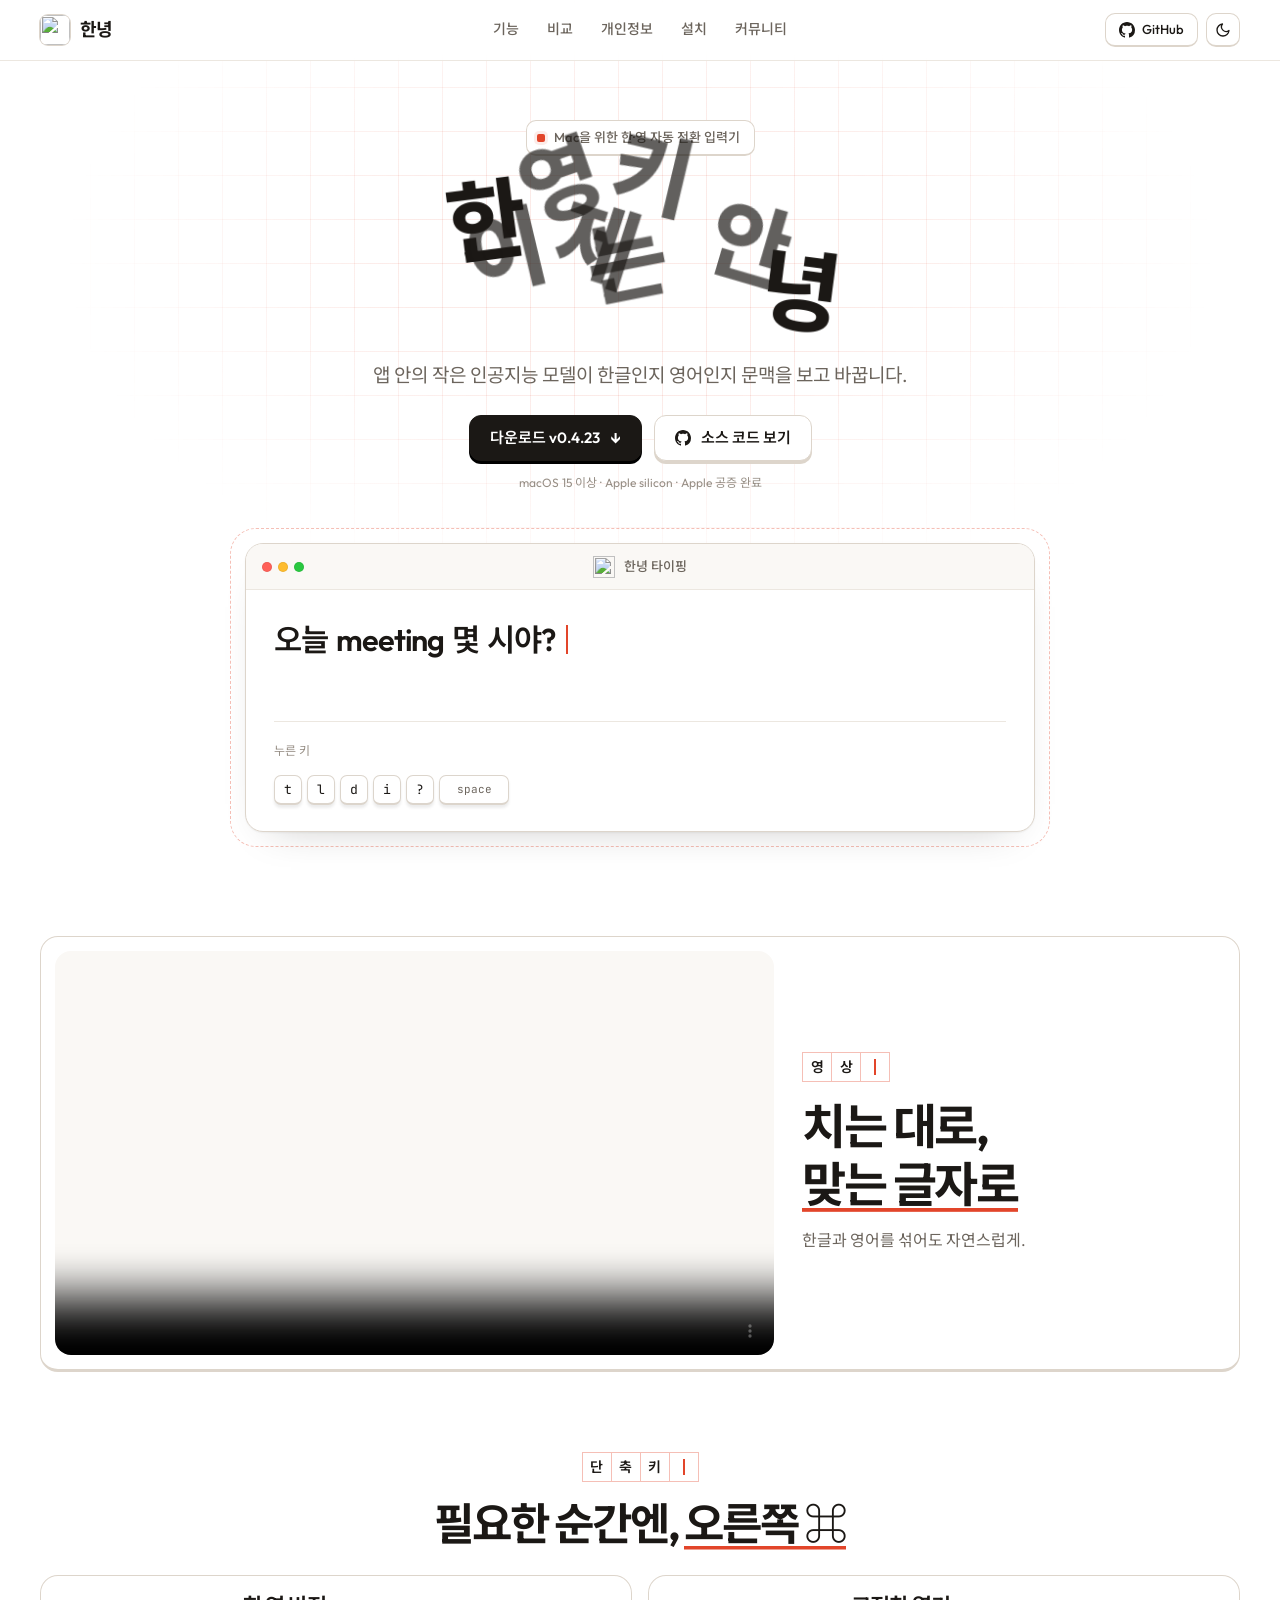
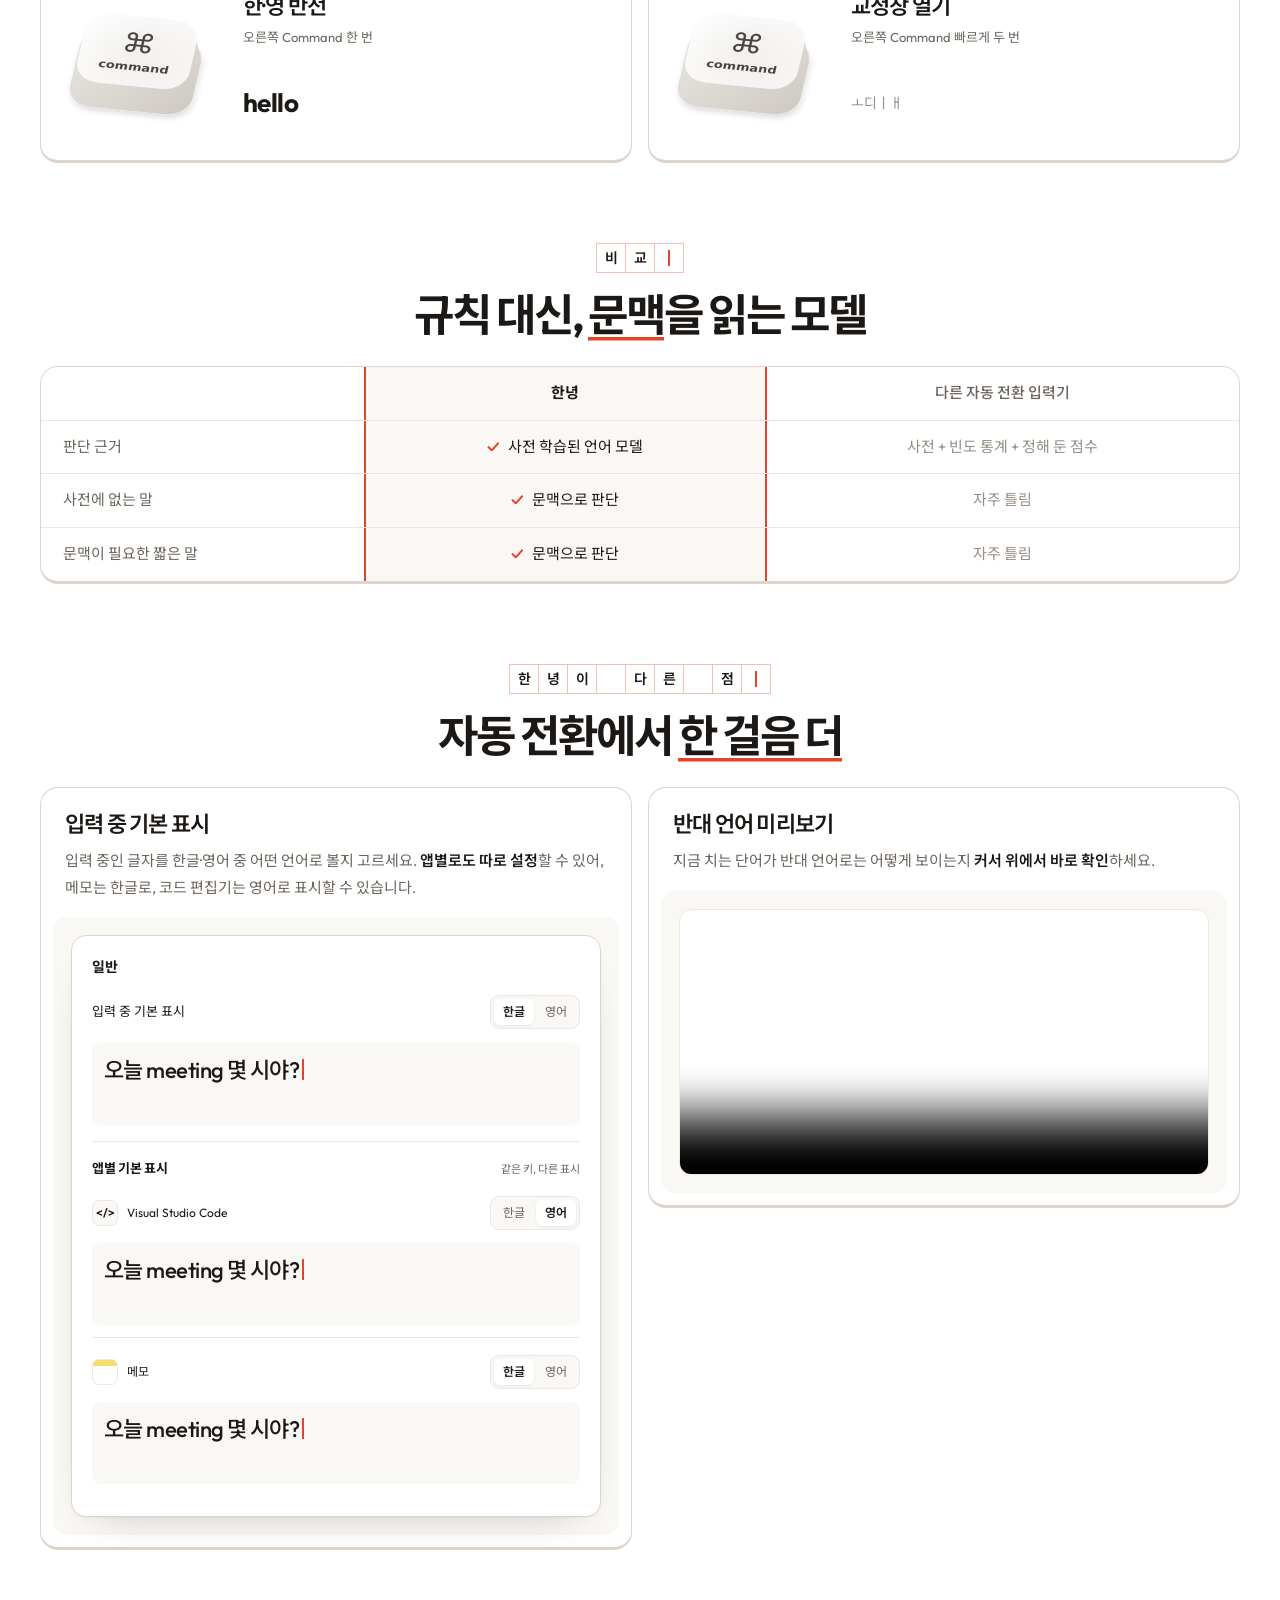
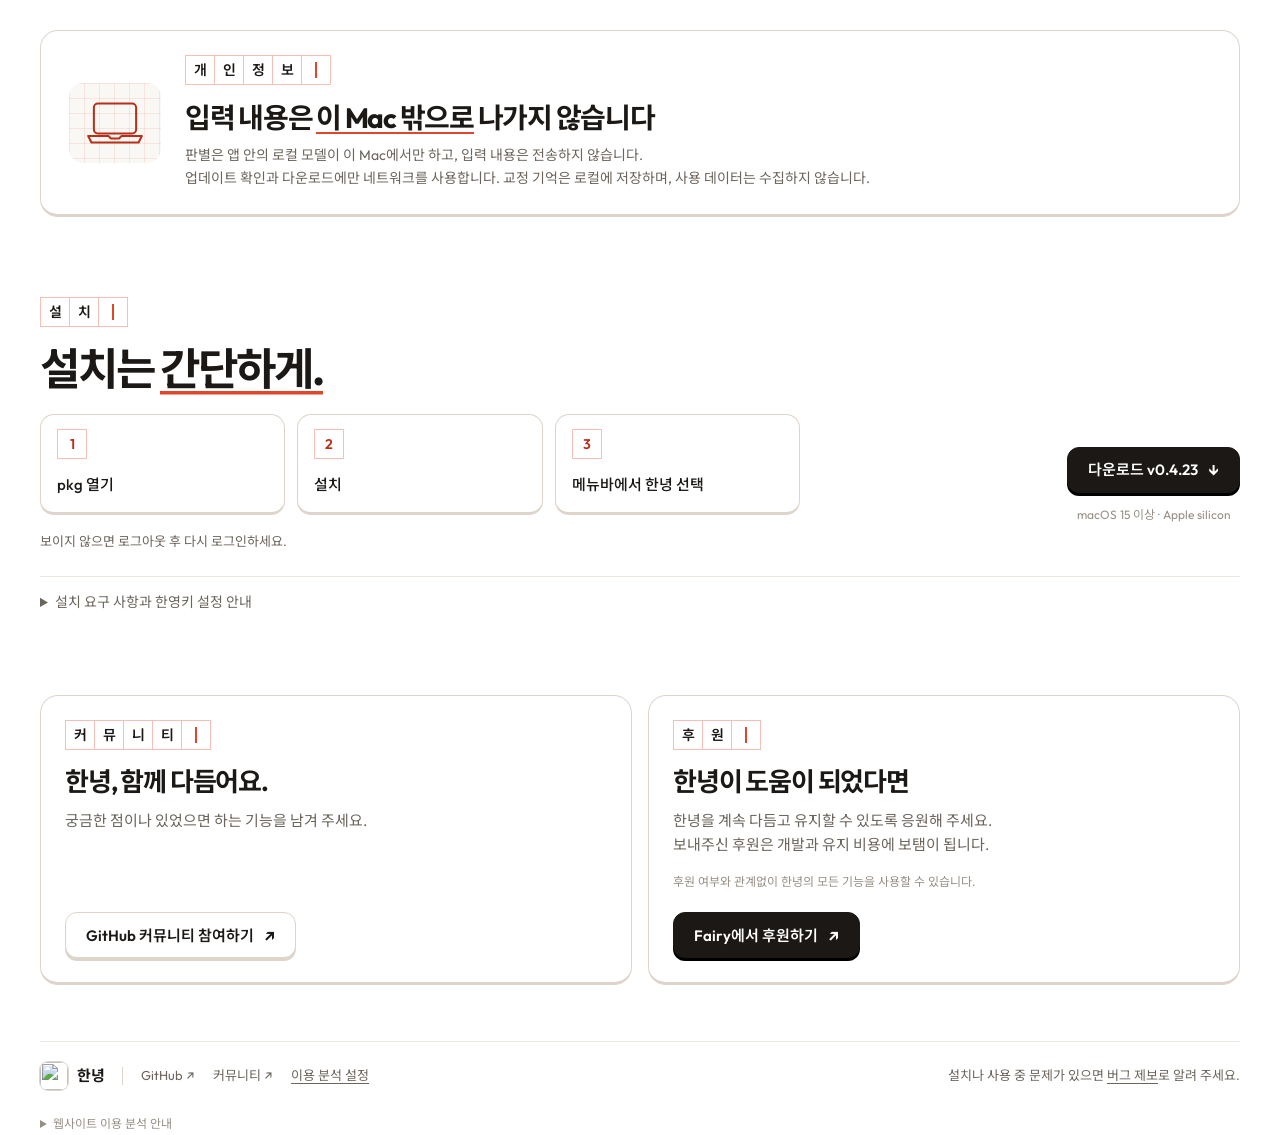
==== commit 5038f6e3: "원고지·키캡·교정펜 콘셉트로 웹사이트 정체성 정리 - 붉은 교정색과 따뜻한 먹색으로 색 체계 통일 - 히어로 원고지 격자, 섹션 라벨을 원고지 칸에 한 글자씩 표시 - 버튼·카드·" ====
--- a/website/index.html
+++ b/website/index.html
@@ -10,8 +10,8 @@
   <meta name="color-scheme" content="light dark">
   <script>try { const theme = localStorage.getItem('hannyeong.theme'); if (theme === 'light' || theme === 'dark') document.documentElement.dataset.theme = theme; } catch (e) {}</script>
   <link rel="stylesheet" href="https://fonts.googleapis.com/css2?family=Outfit:wght@400;500;600;700&amp;family=Noto+Sans+KR:wght@400;500;600;700;800&amp;family=JetBrains+Mono:wght@400;500&amp;display=swap">
-  <link rel="stylesheet" href="./styles.css?v=redesign-20261120">
-  <script type="module" src="./main.js?v=20261120-redesign"></script>
+  <link rel="stylesheet" href="./styles.css?v=identity-20261120">
+  <script type="module" src="./main.js?v=20261120-identity"></script>
   <script type="module" src="./analytics.js?v=20261020-consent"></script>
 </head>
 <body>
@@ -49,11 +49,11 @@
 
     <section class="video-feature" aria-labelledby="h-video">
       <video src="./assets/intro-1080p.mp4" poster="./assets/poster-1080p.jpg" data-scroll-play muted loop controls playsinline preload="metadata" aria-label="한녕 소개 영상"></video>
-      <div class="video-copy"><h2 id="h-video">치는 대로,<br>맞는 글자로</h2><p>한글과 영어를 섞어도 자연스럽게.</p></div>
+      <div class="video-copy"><p class="eyebrow">영상</p><h2 id="h-video">치는 대로,<br><span class="pen">맞는 글자로</span></h2><p>한글과 영어를 섞어도 자연스럽게.</p></div>
     </section>
 
     <section id="how" aria-labelledby="h-how">
-      <div class="section-head"><p class="eyebrow">단축키</p><h2 id="h-how">필요한 순간엔, 오른쪽 ⌘</h2></div>
+      <div class="section-head"><p class="eyebrow">단축키</p><h2 id="h-how">필요한 순간엔, <span class="pen">오른쪽 ⌘</span></h2></div>
       <div class="shortcuts"><article class="shortcut" data-keycap="1">
       <svg width="168" height="140" viewBox="0 0 168 140" aria-hidden="true">
     <defs>
@@ -94,7 +94,7 @@
     </section>
 
     <section id="compare" aria-labelledby="h-compare">
-      <div class="section-head"><p class="eyebrow">비교</p><h2 id="h-compare">규칙 대신, 문맥을 읽는 모델</h2></div>
+      <div class="section-head"><p class="eyebrow">비교</p><h2 id="h-compare">규칙 대신, <span class="pen">문맥</span>을 읽는 모델</h2></div>
       <div class="comparison-scroll" tabindex="0" role="region" aria-label="한녕과 다른 자동 전환 입력기 비교">
         <table><thead><tr><td></td><th scope="col">한녕</th><th scope="col">다른 자동 전환 입력기</th></tr></thead>
         <tbody>
@@ -106,7 +106,7 @@
     </section>
 
     <section class="input-features" id="input-features" aria-labelledby="h-input-features">
-      <div class="section-head"><p class="eyebrow">한녕이 다른 점</p><h2 id="h-input-features">자동 전환에서 한 걸음 더</h2></div>
+      <div class="section-head"><p class="eyebrow">한녕이 다른 점</p><h2 id="h-input-features">자동 전환에서 <span class="pen">한 걸음 더</span></h2></div>
       <div class="feature-grid">
         <article class="input-feature" aria-labelledby="h-default-preview">
           <div class="feature-copy"><h3 id="h-default-preview">입력 중 기본 표시</h3><p>입력 중인 글자를 한글·영어 중 어떤 언어로 볼지 고르세요. <strong>앱별로도 따로 설정</strong>할 수 있어, 메모는 한글로, 코드 편집기는 영어로 표시할 수 있습니다.</p></div>
@@ -134,11 +134,11 @@
 
     <section class="privacy-band" id="privacy" aria-labelledby="h-privacy">
       <svg width="76" height="64" viewBox="0 0 76 64" fill="none" stroke="currentColor" stroke-width="2.5" stroke-linejoin="round" aria-hidden="true"><rect x="12" y="8" width="52" height="37" rx="5"/><path d="M5 48h25l3 3h10l3-3h25l-4 8H9z"/></svg>
-      <div><h2 id="h-privacy">입력 내용은 이 Mac 밖으로 나가지 않습니다</h2><p>판별은 앱 안의 로컬 모델이 이 Mac에서만 하고, 입력 내용은 전송하지 않습니다.<br>업데이트 확인과 다운로드에만 네트워크를 사용합니다. 교정 기억은 로컬에 저장하며, 사용 데이터는 수집하지 않습니다.</p></div>
+      <div><p class="eyebrow">개인정보</p><h2 id="h-privacy">입력 내용은 <span class="pen">이 Mac 밖으로</span> 나가지 않습니다</h2><p>판별은 앱 안의 로컬 모델이 이 Mac에서만 하고, 입력 내용은 전송하지 않습니다.<br>업데이트 확인과 다운로드에만 네트워크를 사용합니다. 교정 기억은 로컬에 저장하며, 사용 데이터는 수집하지 않습니다.</p></div>
     </section>
 
     <section id="install" aria-labelledby="h-install">
-      <div class="install-main"><div><h2 id="h-install">설치는 간단하게.</h2><ol class="install-steps"><li><span>1</span>pkg 열기</li><li><span>2</span>설치</li><li><span>3</span>메뉴바에서 한녕 선택</li></ol><p class="install-note">보이지 않으면 로그아웃 후 다시 로그인하세요.</p></div><div class="install-download"><a class="button" data-download-location="install" href="https://github.com/gityeop/hannyeong/releases/download/v0.4.23/Hannyeong-0.4.23-arm64.pkg">다운로드 v0.4.23 <span aria-hidden="true">↓</span></a><p class="requirements">macOS 15 이상 · Apple silicon</p></div></div>
+      <div class="install-main"><div><p class="eyebrow">설치</p><h2 id="h-install">설치는 <span class="pen">간단하게.</span></h2><ol class="install-steps"><li><span>1</span>pkg 열기</li><li><span>2</span>설치</li><li><span>3</span>메뉴바에서 한녕 선택</li></ol><p class="install-note">보이지 않으면 로그아웃 후 다시 로그인하세요.</p></div><div class="install-download"><a class="button" data-download-location="install" href="https://github.com/gityeop/hannyeong/releases/download/v0.4.23/Hannyeong-0.4.23-arm64.pkg">다운로드 v0.4.23 <span aria-hidden="true">↓</span></a><p class="requirements">macOS 15 이상 · Apple silicon</p></div></div>
       <details class="install-details"><summary>설치 요구 사항과 한영키 설정 안내</summary>
         <dl class="specs"><div><dt>macOS</dt><dd>15 이상 (macOS 27.2에서 확인)</dd></div><div><dt>Mac</dt><dd>Apple silicon (M1 이후)</dd></div><div><dt>자판</dt><dd>두벌식</dd></div><div><dt>용량</dt><dd>약 100MB (판별 모델과 실행 환경 포함)</dd></div></dl>
         <h3>한영키 정리하기</h3><p>처음 한 번만. 오른쪽 ⌘를 한녕이 쓰도록 비워 둡니다.</p>
@@ -147,11 +147,11 @@
     </section>
     <div class="cta-grid">
     <section class="community-band" id="community" aria-labelledby="h-community">
-      <div><h2 id="h-community">한녕, 함께 다듬어요.</h2><p>궁금한 점이나 있었으면 하는 기능을 남겨 주세요.</p></div>
+      <div><p class="eyebrow">커뮤니티</p><h2 id="h-community">한녕, 함께 다듬어요.</h2><p>궁금한 점이나 있었으면 하는 기능을 남겨 주세요.</p></div>
       <a class="button" href="https://github.com/gityeop/hannyeong-community/discussions" target="_blank" rel="noopener">GitHub 커뮤니티 참여하기 <span aria-hidden="true">↗</span></a>
     </section>
     <section class="support-band" id="support" aria-labelledby="h-support">
-      <div><h2 id="h-support">한녕이 도움이 되었다면</h2><p>한녕을 계속 다듬고 유지할 수 있도록 응원해 주세요.<br>보내주신 후원은 개발과 유지 비용에 보탬이 됩니다.</p><p class="support-note">후원 여부와 관계없이 한녕의 모든 기능을 사용할 수 있습니다.</p></div>
+      <div><p class="eyebrow">후원</p><h2 id="h-support">한녕이 도움이 되었다면</h2><p>한녕을 계속 다듬고 유지할 수 있도록 응원해 주세요.<br>보내주신 후원은 개발과 유지 비용에 보탬이 됩니다.</p><p class="support-note">후원 여부와 관계없이 한녕의 모든 기능을 사용할 수 있습니다.</p></div>
       <a class="button" href="https://fairy.hada.io/@hannyeong#support" target="_blank" rel="noopener">Fairy에서 후원하기 <span aria-hidden="true">↗</span></a>
     </section>
     </div>
--- a/website/styles.css
+++ b/website/styles.css
@@ -1,47 +1,54 @@
+/* 한녕 콘셉트: 원고지 한 칸에 맞는 글자 하나. 원고지 칸(격자), 키캡(눌리는 깊이), 빨간 교정펜(맞게 고친 흔적)을 모든 요소에 같은 규칙으로 씁니다. */
 :root {
   color-scheme: light;
-  --bg: #fafafa; --surface: #ffffff; --surface-2: #f4f4f5; --surface-3: #ececee;
-  --line: #e6e6e9; --line-strong: #d4d4d8; --dashed: #cfcfd4;
-  --ink: #0b0b0c; --muted: #66666e; --subtle: #8b8b93;
-  --accent: #d8f56b; --accent-line: #525d29;
-  --btn-bg: #0b0b0c; --btn-ink: #ffffff; --btn-hover: #2a2a2e;
-  --btn2-bg: #ffffff; --btn2-hover: #f4f4f5;
-  --nav-bg: rgb(250 250 250 / .78);
-  --glow: radial-gradient(closest-side, rgb(120 130 160 / .16), transparent);
-  --shadow: 0 1px 2px rgb(0 0 0 / .04), 0 18px 40px -24px rgb(0 0 0 / .22);
-  --key-bg: #ffffff; --key-border: #d9d9de; --popup-bg: #ffffff;
-  --cap-side-a: #ebebeb; --cap-side-b: #cccccc; --cap-top-a: #ffffff; --cap-top-b: #f6f6f6; --cap-label: #4d4d4d; --cap-edge: #ffffff;
+  --bg: #ffffff; --surface: #ffffff; --surface-2: #faf8f5; --surface-3: #f3efe9;
+  --line: #ece7e0; --line-strong: #ddd5cb; --dashed: #e6d6cf;
+  --ink: #1b1815; --muted: #6c655d; --subtle: #978f86;
+  --red: #e2452a; --red-ink: #b8301a; --red-soft: rgb(226 69 42 / .1);
+  --grid: rgb(226 69 42 / .11); --grid-strong: rgb(226 69 42 / .34);
+  --accent: var(--red); --accent-line: var(--red-ink);
+  --btn-bg: #1b1815; --btn-ink: #ffffff; --btn-hover: #34302b; --btn-depth: #000000;
+  --btn2-bg: #ffffff; --btn2-hover: #faf8f5;
+  --nav-bg: rgb(255 255 255 / .82);
+  --glow: none;
+  --shadow: 0 1px 2px rgb(27 24 21 / .05), 0 18px 40px -26px rgb(27 24 21 / .28);
+  --key-bg: #ffffff; --key-border: #dcd5cc; --popup-bg: #ffffff;
+  --cap-side-a: #ebe8e4; --cap-side-b: #cdc8c1; --cap-top-a: #ffffff; --cap-top-b: #f7f5f2; --cap-label: #4a4540; --cap-edge: #ffffff;
   --font: 'Outfit', -apple-system, BlinkMacSystemFont, 'Apple SD Gothic Neo', 'Noto Sans KR', system-ui, sans-serif;
   --mono: 'JetBrains Mono', ui-monospace, Menlo, monospace;
-  --radius: 20px;
+  --radius: 18px; --cell: 30px;
 }
 @media (prefers-color-scheme: dark) {
   :root:not([data-theme="light"]) {
     color-scheme: dark;
-    --bg: #050506; --surface: #0c0c0e; --surface-2: #141417; --surface-3: #1c1c20;
-    --line: #1e1e22; --line-strong: #2c2c31; --dashed: #33333a;
-    --ink: #f4f4f5; --muted: #a1a1aa; --subtle: #71717a;
-    --btn-bg: #f4f4f5; --btn-ink: #0b0b0c; --btn-hover: #d4d4d8;
-    --btn2-bg: #111114; --btn2-hover: #1c1c20;
-    --nav-bg: rgb(5 5 6 / .72);
-    --glow: radial-gradient(closest-side, rgb(70 90 160 / .22), transparent);
+    --bg: #12100e; --surface: #191613; --surface-2: #201c19; --surface-3: #2a2521;
+    --line: #2a2622; --line-strong: #3a342e; --dashed: #4a2f28;
+    --ink: #f4efe8; --muted: #b3aaa0; --subtle: #857c72;
+    --red: #ff6b4f; --red-ink: #ff8a72; --red-soft: rgb(255 107 79 / .14);
+    --grid: rgb(255 107 79 / .09); --grid-strong: rgb(255 107 79 / .38);
+    --btn-bg: #f4efe8; --btn-ink: #12100e; --btn-hover: #ddd6cd; --btn-depth: #8a8178;
+    --btn2-bg: #191613; --btn2-hover: #201c19;
+    --nav-bg: rgb(18 16 14 / .78);
+    --glow: none;
     --shadow: 0 1px 0 rgb(255 255 255 / .03) inset, 0 24px 48px -28px rgb(0 0 0 / .9);
-    --key-bg: #18181b; --key-border: #2e2e33; --popup-bg: #18181b;
-    --cap-side-a: #3a3a40; --cap-side-b: #1b1b1f; --cap-top-a: #303035; --cap-top-b: #232327; --cap-label: #e4e4e7; --cap-edge: #45454b;
+    --key-bg: #201c19; --key-border: #3a342e; --popup-bg: #201c19;
+    --cap-side-a: #3d3732; --cap-side-b: #1d1a17; --cap-top-a: #332e29; --cap-top-b: #26221e; --cap-label: #ece6de; --cap-edge: #4a433c;
   }
 }
 :root[data-theme="dark"] {
   color-scheme: dark;
-  --bg: #050506; --surface: #0c0c0e; --surface-2: #141417; --surface-3: #1c1c20;
-  --line: #1e1e22; --line-strong: #2c2c31; --dashed: #33333a;
-  --ink: #f4f4f5; --muted: #a1a1aa; --subtle: #71717a;
-  --btn-bg: #f4f4f5; --btn-ink: #0b0b0c; --btn-hover: #d4d4d8;
-  --btn2-bg: #111114; --btn2-hover: #1c1c20;
-  --nav-bg: rgb(5 5 6 / .72);
-  --glow: radial-gradient(closest-side, rgb(70 90 160 / .22), transparent);
+  --bg: #12100e; --surface: #191613; --surface-2: #201c19; --surface-3: #2a2521;
+  --line: #2a2622; --line-strong: #3a342e; --dashed: #4a2f28;
+  --ink: #f4efe8; --muted: #b3aaa0; --subtle: #857c72;
+  --red: #ff6b4f; --red-ink: #ff8a72; --red-soft: rgb(255 107 79 / .14);
+  --grid: rgb(255 107 79 / .09); --grid-strong: rgb(255 107 79 / .38);
+  --btn-bg: #f4efe8; --btn-ink: #12100e; --btn-hover: #ddd6cd; --btn-depth: #8a8178;
+  --btn2-bg: #191613; --btn2-hover: #201c19;
+  --nav-bg: rgb(18 16 14 / .78);
+  --glow: none;
   --shadow: 0 1px 0 rgb(255 255 255 / .03) inset, 0 24px 48px -28px rgb(0 0 0 / .9);
-  --key-bg: #18181b; --key-border: #2e2e33; --popup-bg: #18181b;
-  --cap-side-a: #3a3a40; --cap-side-b: #1b1b1f; --cap-top-a: #303035; --cap-top-b: #232327; --cap-label: #e4e4e7; --cap-edge: #45454b;
+  --key-bg: #201c19; --key-border: #3a342e; --popup-bg: #201c19;
+  --cap-side-a: #3d3732; --cap-side-b: #1d1a17; --cap-top-a: #332e29; --cap-top-b: #26221e; --cap-label: #ece6de; --cap-edge: #4a433c;
 }
 
 * { box-sizing: border-box; }
@@ -49,7 +56,8 @@
 body { position: relative; isolation: isolate; margin: 0; background: var(--bg); color: var(--ink); font: 16px/1.65 var(--font); -webkit-font-smoothing: antialiased; word-break: keep-all; overflow-wrap: break-word; overflow-x: hidden; }
 body::before { content: ''; position: absolute; z-index: -1; pointer-events: none; top: -180px; left: 0; right: 0; height: 900px; background: var(--glow) center / min(1400px, 140vw) 100% no-repeat; }
 a { color: var(--ink); text-decoration: none; }
-a:focus-visible, summary:focus-visible, [tabindex]:focus-visible, button:focus-visible { outline: 2px solid var(--ink); outline-offset: 4px; border-radius: 6px; }
+a:focus-visible, summary:focus-visible, [tabindex]:focus-visible, button:focus-visible { outline: 2px solid var(--red); outline-offset: 4px; border-radius: 6px; }
+::selection { background: var(--red-soft); color: var(--ink); }
 h1, h2, h3, h4, p, figure { margin: 0; }
 h2 { margin-bottom: 16px; font-size: clamp(28px, 3.6vw, 44px); line-height: 1.2; font-weight: 700; letter-spacing: -.045em; text-wrap: balance; }
 h3 { font-size: 22px; line-height: 1.3; font-weight: 600; letter-spacing: -.035em; }
@@ -60,11 +68,13 @@
 .site-nav { height: 60px; display: grid; grid-template-columns: 1fr auto 1fr; align-items: center; gap: 20px; }
 .brand { display: inline-flex; align-items: center; gap: 10px; color: var(--ink); font-weight: 700; font-size: 18px; letter-spacing: -.03em; white-space: nowrap; justify-self: start; }
 .brand img { border-radius: 8px; box-shadow: 0 0 0 1px var(--line-strong); }
-.nav-links { display: flex; gap: 2px; padding: 4px; border: 1px solid var(--line); border-radius: 999px; background: var(--surface); font-size: 14px; font-weight: 500; }
-.nav-links a { padding: 5px 14px; border-radius: 999px; color: var(--muted); white-space: nowrap; transition: color .15s, background .15s; }
-.nav-links a:hover, .nav-links a[aria-current="true"] { color: var(--ink); background: var(--surface-3); }
+.nav-links { display: flex; gap: 4px; font-size: 14px; font-weight: 500; }
+.nav-links a { position: relative; padding: 6px 12px; color: var(--muted); white-space: nowrap; transition: color .15s; }
+.nav-links a::after { content: ''; position: absolute; left: 12px; right: 12px; bottom: 1px; height: 2px; border-radius: 2px; background: var(--red); transform: scaleX(0); transform-origin: left; transition: transform .25s cubic-bezier(.2,.8,.2,1); }
+.nav-links a:hover, .nav-links a[aria-current="true"] { color: var(--ink); }
+.nav-links a[aria-current="true"]::after, .nav-links a:hover::after { transform: scaleX(1); }
 .nav-actions { display: flex; align-items: center; justify-self: end; gap: 8px; }
-.nav-pill, .theme-toggle { display: inline-flex; align-items: center; justify-content: center; gap: 7px; height: 34px; padding: 0 13px; border: 1px solid var(--line); border-radius: 999px; background: var(--surface); color: var(--ink); font: 500 13px/1 var(--font); cursor: pointer; transition: background .15s, border-color .15s; }
+.nav-pill, .theme-toggle { display: inline-flex; align-items: center; justify-content: center; gap: 7px; height: 34px; padding: 0 13px; border: 1px solid var(--line-strong); border-bottom-width: 2px; border-radius: 10px; background: var(--surface); color: var(--ink); font: 500 13px/1 var(--font); cursor: pointer; transition: background .15s, border-color .15s; }
 .nav-pill:hover, .theme-toggle:hover { background: var(--surface-3); border-color: var(--line-strong); }
 .theme-toggle { width: 34px; padding: 0; }
 .theme-toggle .icon-sun { display: none; }
@@ -76,14 +86,16 @@
 }
 
 /* Hero */
-main { display: flex; flex-direction: column; gap: 128px; }
+main { display: flex; flex-direction: column; gap: 80px; }
 section { scroll-margin-top: 88px; }
 .hero-scroll, .video-feature { overflow-anchor: none; }
-.hero-scroll::after { content: ''; display: block; height: 96px; }
-.hero { position: sticky; top: 76px; display: flex; flex-direction: column; align-items: center; gap: 56px; padding-top: 72px; text-align: center; }
+.hero-scroll { position: relative; }
+.hero-scroll::before { content: ''; position: absolute; z-index: -1; pointer-events: none; inset: -61px calc(50% - 50vw) 0; background-image: linear-gradient(var(--grid) 1px, transparent 1px), linear-gradient(90deg, var(--grid) 1px, transparent 1px); background-size: 44px 44px; background-position: center -1px; -webkit-mask-image: radial-gradient(ellipse 60% 55% at 50% 30%, #000 30%, transparent 75%); mask-image: radial-gradient(ellipse 60% 55% at 50% 30%, #000 30%, transparent 75%); }
+.hero-scroll::after { content: ''; display: block; height: 64px; }
+.hero { position: sticky; top: 76px; display: flex; flex-direction: column; align-items: center; gap: 36px; padding-top: 44px; text-align: center; }
 .hero-copy { display: flex; flex-direction: column; align-items: center; }
-.hero-badge { display: inline-flex; align-items: center; gap: 9px; margin-bottom: 28px; padding: 6px 15px 6px 12px; border: 1px solid var(--line-strong); border-radius: 999px; background: var(--surface); color: var(--muted); font-size: 13px; font-weight: 500; }
-.badge-dot { width: 7px; height: 7px; border-radius: 50%; background: var(--accent); box-shadow: 0 0 0 1px var(--accent-line), 0 0 0 4px rgb(216 245 107 / .22); }
+.hero-badge { display: inline-flex; align-items: center; gap: 9px; margin-bottom: 20px; padding: 6px 14px 6px 10px; border: 1px solid var(--line-strong); border-bottom-width: 2px; border-radius: 10px; background: var(--surface); color: var(--muted); font-size: 13px; font-weight: 500; }
+.badge-dot { width: 8px; height: 8px; border-radius: 2px; background: var(--red); box-shadow: 0 0 0 3px var(--red-soft); }
 #hn-hero-pin { display: flex; justify-content: center; }
 [data-hero-row] { position: relative; isolation: isolate; display: inline-block; text-align: left; --merge-finish: 0; --merged-width: 0px; font-size: clamp(48px, 7vw, 92px); line-height: 1.08; font-weight: 800; letter-spacing: -.065em; height: 2.16em; transform-origin: center center; will-change: transform; }
 [data-hero-row]::before, [data-hero-row]::after { content: ''; position: absolute; pointer-events: none; left: calc(var(--merged-width) / 2); top: .5em; width: 1.4em; height: 1.4em; border-radius: 50%; opacity: 0; z-index: -1; }
@@ -91,9 +103,11 @@
 [data-hero-row]::after { border: 3px solid var(--accent); }
 [data-hero-row].is-merged::before { animation: merge-ring 1s ease-out both; }
 [data-hero-row].is-merged::after { animation: merge-ring 1s .06s ease-out both; }
-.merge-underline { position: absolute; pointer-events: none; left: 0; top: .96em; width: var(--merged-width); height: .1em; border-radius: 60% 40% 45% 35%; background: var(--accent); opacity: var(--merge-finish); transform: scaleX(var(--merge-finish)) rotate(-2deg); transform-origin: left center; z-index: -1; }
+.merge-underline { position: absolute; pointer-events: none; left: 0; top: .98em; width: var(--merged-width); height: .075em; border-radius: 60% 40% 45% 35%; background: var(--red); opacity: var(--merge-finish); transform: scaleX(var(--merge-finish)) rotate(-2deg); transform-origin: left center; z-index: -1; }
 .merge-sparkles { position: absolute; pointer-events: none; left: -.55em; top: -.38em; width: calc(var(--merged-width) + 1.1em); height: 1.8em; overflow: visible; opacity: 0; }
 .is-merged .merge-sparkles { animation: merge-sparkles 1.1s .05s ease-out both; }
+.merge-sparkles g:first-child { fill: var(--red); stroke: none; }
+.merge-sparkles g:last-child { fill: var(--red-ink); }
 @keyframes merge-ring {
   0% { opacity: .8; transform: translate(-50%, -50%) scale(.3); }
   100% { opacity: 0; transform: translate(-50%, -50%) scale(2.7); }
@@ -105,16 +119,16 @@
 }
 .title-line { display: block; height: 1.08em; white-space: nowrap; }
 [data-char] { display: inline-block; vertical-align: bottom; overflow: visible; white-space: pre; }
-.hero-description { color: var(--muted); max-width: 30em; font-size: 19px; line-height: 1.6; margin-top: 24px; text-wrap: balance; }
-.hero-actions { display: flex; flex-wrap: wrap; justify-content: center; align-items: center; gap: 12px; margin-top: 34px; }
-.button { display: inline-flex; align-items: center; justify-content: center; gap: 10px; padding: 0 20px; border: 1px solid var(--btn-bg); border-radius: 12px; background: var(--btn-bg); color: var(--btn-ink); font-weight: 600; font-size: 15px; line-height: 1; min-height: 46px; white-space: nowrap; transition: background .15s, border-color .15s, transform .15s; }
-.button:hover { background: var(--btn-hover); border-color: var(--btn-hover); }
-.button:active { transform: scale(.98); }
+.hero-description { color: var(--muted); max-width: 30em; font-size: 19px; line-height: 1.6; margin-top: 16px; text-wrap: balance; }
+.hero-actions { display: flex; flex-wrap: wrap; justify-content: center; align-items: center; gap: 12px; margin-top: 24px; }
+.button { --depth: var(--btn-depth); display: inline-flex; align-items: center; justify-content: center; gap: 10px; padding: 0 20px; border: 1px solid var(--btn-bg); border-radius: 12px; background: var(--btn-bg); color: var(--btn-ink); font-weight: 600; font-size: 15px; line-height: 1; min-height: 46px; white-space: nowrap; box-shadow: 0 3px 0 var(--depth); transition: background .15s, border-color .15s, transform .12s cubic-bezier(.2,.8,.2,1), box-shadow .12s cubic-bezier(.2,.8,.2,1); }
+.button:hover { background: var(--btn-hover); border-color: var(--btn-hover); transform: translateY(-1px); box-shadow: 0 4px 0 var(--depth); }
+.button:active { transform: translateY(2px); box-shadow: 0 1px 0 var(--depth); }
 .button span { font-size: 17px; line-height: 1; }
-.button-secondary { background: var(--btn2-bg); border-color: var(--line-strong); color: var(--ink); }
+.button-secondary, .community-band .button { --depth: var(--line-strong); background: var(--btn2-bg); border-color: var(--line-strong); color: var(--ink); }
 .button-secondary:hover { background: var(--btn2-hover); border-color: var(--line-strong); }
-.requirements { font-size: 12px; color: var(--subtle); margin-top: 18px; }
-.demo-backdrop { position: relative; width: min(820px, 100%); padding: 14px; border: 1px dashed var(--dashed); border-radius: 28px; min-width: 0; text-align: left; }
+.requirements { font-size: 12px; color: var(--subtle); margin-top: 12px; }
+.demo-backdrop { position: relative; width: min(820px, 100%); padding: 14px; border: 1px dashed var(--grid-strong); border-radius: 26px; min-width: 0; text-align: left; }
 .typing-window { background: var(--surface); border: 1px solid var(--line-strong); border-radius: 18px; overflow: hidden; box-shadow: var(--shadow); }
 .window-bar { position: relative; display: flex; justify-content: center; align-items: center; height: 46px; background: var(--surface-2); border-bottom: 1px solid var(--line); font-size: 13px; font-weight: 500; color: var(--muted); }
 .window-bar > span { display: flex; align-items: center; gap: 9px; }
@@ -122,8 +136,8 @@
 .traffic-lights i { width: 10px; height: 10px; border-radius: 50%; background: #ff6058; box-shadow: inset 0 0 0 1px #00000012; }
 .traffic-lights i:nth-child(2) { background: #febc2e; }
 .traffic-lights i:nth-child(3) { background: #29c840; }
-.typing-result { margin: 0 28px; padding-block: 34px 24px; height: 160px; font-size: clamp(23px, 2.4vw, 32px); font-weight: 600; line-height: 1.55; letter-spacing: -.035em; overflow-wrap: anywhere; border-bottom: 1px solid var(--line); }
-.raw { text-decoration: underline; text-decoration-thickness: 2px; text-underline-offset: 6px; text-decoration-color: var(--line-strong); }
+.typing-result { margin: 0 28px; padding-block: 26px 18px; height: 132px; font-size: clamp(23px, 2.4vw, 32px); font-weight: 600; line-height: 1.55; letter-spacing: -.035em; overflow-wrap: anywhere; border-bottom: 1px solid var(--line); }
+.raw { text-decoration: underline wavy; text-decoration-thickness: 1.5px; text-underline-offset: 7px; text-decoration-color: var(--red); }
 .typing-keys { padding: 14px 28px 22px; }
 .key-label { color: var(--subtle); font-size: 12px; }
 .keys, [data-keys] { display: flex; align-items: center; flex-wrap: wrap; gap: 5px; }
@@ -131,19 +145,18 @@
 [data-keys] > span { box-shadow: 0 3px 3px rgb(0 0 0 / .08); }
 
 /* Shared section layout */
-.section-head { display: flex; flex-direction: column; align-items: center; margin-bottom: 40px; text-align: center; }
-.eyebrow { display: inline-flex; align-items: center; margin-bottom: 16px; padding: 4px 12px; border: 1px solid var(--line); border-radius: 999px; background: var(--surface); color: var(--muted); font-size: 12px; font-weight: 500; letter-spacing: .01em; }
+.section-head { display: flex; flex-direction: column; align-items: center; margin-bottom: 24px; text-align: center; }
+.eyebrow { display: inline-flex; align-items: center; margin-bottom: 14px; color: var(--red-ink); font-size: 14px; font-weight: 600; }
 .section-head h2 { margin-bottom: 0; }
 
-.video-feature { display: grid; grid-template-columns: 1.7fr 1fr; gap: 40px; align-items: center; padding: 14px; border: 1px solid var(--line); border-radius: 26px; background: var(--surface); }
+.video-feature { display: grid; grid-template-columns: 1.7fr 1fr; gap: 28px; align-items: center; padding: 14px; }
 .video-feature video { display: block; width: 100%; aspect-ratio: 16/9; border-radius: 16px; background: var(--surface-2); }
 .video-copy { padding: 12px 20px 12px 0; }
 .video-copy h2 { font-size: clamp(30px, 3.9vw, 48px); margin-bottom: 14px; }
 .video-copy > p:last-child { color: var(--muted); font-size: 16px; }
 
-.shortcuts { display: grid; grid-template-columns: 1fr 1fr; gap: 24px; }
-.shortcut { display: grid; grid-template-columns: 180px minmax(0, 1fr); align-items: center; min-height: 220px; gap: 12px; padding: 20px 28px 20px 16px; border: 1px solid var(--line); border-radius: var(--radius); background: var(--surface); transition: border-color .2s; }
-.shortcut:hover { border-color: var(--line-strong); }
+.shortcuts { display: grid; grid-template-columns: 1fr 1fr; gap: 16px; }
+.shortcut { display: grid; grid-template-columns: 180px minmax(0, 1fr); align-items: center; min-height: 180px; gap: 10px; padding: 12px 24px 12px 12px; }
 .shortcut > svg { width: 180px; height: 160px; }
 .shortcut stop:first-child { stop-color: var(--cap-side-a); }
 .shortcut stop:last-child { stop-color: var(--cap-side-b); }
@@ -156,33 +169,35 @@
 .shortcut-result { display: grid; align-items: center; justify-items: start; min-height: 82px; margin-top: 14px; }
 .suggestion { display: flex; align-items: center; gap: 10px; padding: 3px 10px; border-radius: 8px; font-size: 16px; font-weight: 600; line-height: 1.5; white-space: nowrap; }
 .suggestion b { font: 12px var(--mono); color: var(--subtle); }
-.suggestion.selected { background: var(--surface-3); }
+.suggestion.selected { background: var(--red-soft); }
+.suggestion.selected b { color: var(--red-ink); }
 
 .comparison-scroll { overflow-x: auto; border: 1px solid var(--line); border-radius: var(--radius); background: var(--surface); }
 table { width: 100%; border-collapse: collapse; font-size: 15px; text-align: left; }
-th, td { padding: 18px 26px; font-weight: 400; border-bottom: 1px solid var(--line); }
+th, td { padding: 14px 22px; font-weight: 400; border-bottom: 1px solid var(--line); }
 thead th { text-align: center; font-weight: 500; color: var(--muted); }
 tbody th { width: 27%; white-space: nowrap; color: var(--muted); }
 tbody td { color: var(--subtle); }
-th:nth-child(2), td:nth-child(2) { background: var(--surface-2); color: var(--ink); text-align: center; }
+th:nth-child(2), td:nth-child(2) { background: var(--surface-2); color: var(--ink); text-align: center; box-shadow: inset 2px 0 0 var(--red), inset -2px 0 0 var(--red); }
+tbody td:nth-child(2)::before { content: '✓'; margin-right: 8px; color: var(--red); font-weight: 700; }
 td:nth-child(3) { text-align: center; }
 thead th:nth-child(2) { font-weight: 700; color: var(--ink); }
 tr:last-child > * { border-bottom: 0; }
 thead > tr > * { border-bottom: 1px solid var(--line) !important; }
 
-.privacy-band { display: flex; align-items: center; gap: 32px; border: 1px solid var(--line); border-radius: 26px; background: var(--surface); padding: 36px 40px; }
-.privacy-band > svg { flex: none; color: var(--muted); padding: 14px; width: 92px; height: 80px; border: 1px dashed var(--dashed); border-radius: 18px; }
+.privacy-band { display: flex; align-items: center; gap: 24px; padding: 24px 28px; }
+.privacy-band > svg { flex: none; color: var(--red-ink); padding: 14px; width: 92px; height: 80px; border-radius: 14px; background-color: var(--surface-2); background-image: linear-gradient(var(--grid) 1px, transparent 1px), linear-gradient(90deg, var(--grid) 1px, transparent 1px); background-size: 15px 15px; }
 .privacy-band h2 { font-size: clamp(21px, 2.3vw, 28px); margin-bottom: 10px; }
 .privacy-band p { font-size: 14px; color: var(--muted); }
 
 .install-main { display: grid; grid-template-columns: 1fr auto; align-items: end; gap: 48px; }
-.install-main h2 { margin-bottom: 28px; }
+.install-main h2 { margin-bottom: 18px; }
 .install-steps { display: grid; grid-template-columns: repeat(3, 1fr); gap: 12px; list-style: none; padding: 0; margin: 0; max-width: 760px; }
-.install-steps li { display: flex; flex-direction: column; align-items: flex-start; gap: 22px; padding: 18px 20px; border: 1px dashed var(--dashed); border-radius: 16px; font-size: 15px; font-weight: 500; }
-.install-steps li > span { display: grid; place-items: center; border: 1px solid var(--line-strong); border-radius: 50%; background: var(--surface); height: 30px; width: 30px; font: 600 13px/1 var(--font); color: var(--muted); }
+.install-steps li { display: flex; flex-direction: column; align-items: flex-start; gap: 14px; padding: 14px 16px; font-size: 15px; font-weight: 500; }
+.install-steps li > span { display: grid; place-items: center; border: 1px solid var(--grid-strong); background: var(--surface); height: var(--cell); width: var(--cell); font: 600 14px/1 var(--font); color: var(--red-ink); }
 .install-note { margin-top: 16px; font-size: 13px; color: var(--muted); }
-.install-download { text-align: center; padding-bottom: 32px; }
-.install-details { border-top: 1px solid var(--line); margin-top: 36px; padding-top: 18px; font-size: 14px; }
+.install-download { text-align: center; padding-bottom: 28px; }
+.install-details { border-top: 1px solid var(--line); margin-top: 24px; padding-top: 14px; font-size: 14px; }
 .install-details summary { cursor: pointer; color: var(--muted); width: fit-content; }
 .install-details summary:hover { color: var(--ink); }
 .install-details h3 { font-size: 22px; margin-top: 24px; }
@@ -198,15 +213,14 @@
 .guide-grid h4 { font-weight: 600; }
 .guide-grid p { color: var(--muted); font-size: 13px; }
 
-.cta-grid { display: grid; grid-template-columns: 1fr 1fr; gap: 24px; }
-.community-band, .support-band { display: flex; flex-direction: column; justify-content: space-between; align-items: flex-start; gap: 28px; padding: 32px; border: 1px solid var(--line); border-radius: var(--radius); background: var(--surface); }
+.cta-grid { display: grid; grid-template-columns: 1fr 1fr; gap: 16px; }
+.community-band, .support-band { display: flex; flex-direction: column; justify-content: space-between; align-items: flex-start; gap: 20px; padding: 24px; }
 .community-band h2, .support-band h2 { margin-bottom: 12px; font-size: 26px; }
 .community-band p, .support-band p { color: var(--muted); font-size: 15px; }
 .support-band .support-note { margin-top: 14px; font-size: 12px; color: var(--subtle); }
-.community-band .button { background: var(--btn2-bg); border-color: var(--line-strong); color: var(--ink); }
 .community-band .button:hover { background: var(--btn2-hover); }
 
-.site-footer { display: flex; justify-content: space-between; align-items: center; gap: 20px; margin-top: 96px; padding-block: 24px 28px; border-top: 1px solid var(--line); font-size: 13px; }
+.site-footer { display: flex; justify-content: space-between; align-items: center; gap: 20px; margin-top: 56px; padding-block: 20px 24px; border-top: 1px solid var(--line); font-size: 13px; }
 .site-footer > div { display: flex; align-items: center; flex-wrap: wrap; gap: 18px; }
 .site-footer .brand { font-size: 15px; gap: 9px; }
 .site-footer a:not(.brand) { color: var(--muted); }
@@ -232,19 +246,19 @@
 .analytics-consent-actions button:last-child { border-color: var(--btn-bg); background: var(--btn-bg); color: var(--btn-ink); }
 
 /* Input features */
-.feature-grid { display: grid; grid-template-columns: 1fr 1fr; align-items: start; gap: 24px; }
-.input-feature { display: flex; flex-direction: column; min-width: 0; border: 1px solid var(--line); border-radius: var(--radius); background: var(--surface); overflow: hidden; }
-.feature-copy { padding: 28px 28px 22px; }
+.feature-grid { display: grid; grid-template-columns: 1fr 1fr; align-items: start; gap: 16px; }
+.input-feature { display: flex; flex-direction: column; min-width: 0; overflow: hidden; }
+.feature-copy { padding: 22px 24px 16px; }
 .feature-copy h3 { margin-bottom: 10px; }
 .feature-copy p { font-size: 15px; line-height: 1.75; color: var(--muted); }
 .feature-copy strong { color: var(--ink); font-weight: 600; }
-.feature-visual { flex: 1; margin: 0 12px 12px; border-radius: 14px; background: var(--surface-2); padding: 22px; }
+.feature-visual { flex: 1; margin: 0 12px 12px; border-radius: 14px; background: var(--surface-2); padding: 18px; }
 .settings-example { border: 1px solid var(--line-strong); border-radius: 15px; padding: 20px; background: var(--surface); box-shadow: var(--shadow); font-size: 13px; }
 .settings-example > figcaption { font-size: 14px; font-weight: 700; margin-bottom: 16px; }
 .preview-setting-row { display: flex; align-items: center; justify-content: space-between; gap: 10px; }
 .language-segments { display: inline-flex; align-items: center; flex: none; background: var(--surface-2); padding: 3px; border: 1px solid var(--line); border-radius: 9px; gap: 2px; font-size: 12px; }
 .language-segments > span { display: inline-flex; justify-content: center; min-width: 40px; padding: 3px 7px; color: var(--muted); }
-.language-segments .selected { border-radius: 6px; background: var(--surface-3); color: var(--ink); font-weight: 600; box-shadow: 0 1px 3px rgb(0 0 0 / .08); }
+.language-segments .selected { border-radius: 6px; background: var(--surface); color: var(--ink); font-weight: 600; box-shadow: 0 1px 3px rgb(0 0 0 / .08); }
 .app-preview-title { display: flex; justify-content: space-between; align-items: baseline; border-top: 1px solid var(--line); padding-top: 16px; margin-top: 16px; margin-bottom: 8px; }
 .app-preview-title strong { font-size: 13px; }
 .app-preview-title > span { color: var(--muted); font-size: 11px; }
@@ -253,10 +267,30 @@
 .app-example-icon { display: grid; place-items: center; width: 26px; height: 26px; border: 1px solid var(--line); border-radius: 7px; background: var(--surface-2); font-size: 12px; font-weight: 600; flex: none; }
 .app-example-icon.notes { background: linear-gradient(#f5dc6e 25%, #fff 25%); }
 .alternate-preview-video { display: block; width: 100%; height: auto; border-radius: 12px; background: var(--surface); border: 1px solid var(--line); }
-.composing-text { text-decoration: underline; text-decoration-color: var(--line-strong); text-underline-offset: 5px; text-decoration-thickness: 1px; }
+.composing-text { text-decoration: underline wavy; text-decoration-color: var(--red); text-underline-offset: 6px; text-decoration-thickness: 1px; }
 .app-preview-demo + .app-preview-demo { border-top: 1px solid var(--line); padding-top: 8px; }
 .app-preview-output { min-height: 82px; padding: 10px 12px 14px; margin: 4px 0 12px; border-radius: 9px; background: var(--surface-2); font-size: 22px; font-weight: 500; line-height: 1.55; letter-spacing: -.025em; overflow-wrap: anywhere; }
 .common-preview-output { margin-top: 14px; }
+
+
+.sr-only { position: absolute; width: 1px; height: 1px; overflow: hidden; clip: rect(0 0 0 0); white-space: nowrap; }
+/* 공통 컴포넌트: 키캡 카드, 원고지 칸 라벨, 교정펜 밑줄 */
+.shortcut, .input-feature, .video-feature, .privacy-band, .community-band, .support-band, .install-steps li, .comparison-scroll, .guide-grid figure {
+  border: 1px solid var(--line-strong); border-bottom-width: 3px; border-radius: var(--radius); background: var(--surface);
+  transition: transform .2s cubic-bezier(.2,.8,.2,1), border-color .2s;
+}
+.shortcut:hover, .input-feature:hover, .community-band:hover, .support-band:hover { transform: translateY(-2px); border-color: var(--grid-strong); }
+.install-steps li { border-radius: 14px; }
+.cells { display: inline-flex; margin-bottom: 16px; }
+.cells > span:not(.sr-only) { display: grid; place-items: center; width: var(--cell); height: var(--cell); margin-left: -1px; border: 1px solid var(--grid-strong); color: var(--ink); font-size: 14px; font-weight: 600; line-height: 1; background: var(--surface); }
+.cells > .sr-only + span { margin-left: 0; }
+.cells > .cells-caret::after { content: ''; width: 2px; height: 16px; background: var(--red); animation: caret-blink 1.06s steps(1) infinite; }
+@keyframes caret-blink { 50% { opacity: 0; } }
+.pen { background-image: linear-gradient(var(--red), var(--red)); background-repeat: no-repeat; background-position: 0 94%; background-size: 100% .08em; padding-bottom: .04em; }
+.motion .reveal .cells > span:not(.sr-only) { opacity: 0; transform: translateY(6px); transition: opacity .35s ease, transform .35s cubic-bezier(.2,.8,.2,1); transition-delay: calc(var(--i, 0) * 80ms); }
+.motion .reveal.is-in .cells > span:not(.sr-only) { opacity: 1; transform: none; }
+.motion .reveal .pen { background-size: 0 .08em; transition: background-size .7s .35s cubic-bezier(.6,0,.2,1); }
+.motion .reveal.is-in .pen { background-size: 100% .08em; }
 
 @media (max-width: 1050px) {
   .shell { width: calc(100% - 48px); }
@@ -272,8 +306,8 @@
   .nav-links { display: none; }
 }
 @media (max-width: 760px) {
-  main { gap: 88px; }
-  .hero { gap: 40px; padding-top: 48px; }
+  main { gap: 56px; }
+  .hero { gap: 28px; padding-top: 32px; }
   [data-hero-row] { font-size: clamp(44px, 11vw, 66px); }
   .hero-description { margin-top: 18px; font-size: 17px; }
   .hero-actions { margin-top: 26px; }
@@ -281,7 +315,7 @@
   .typing-result { height: 120px; padding-top: 24px; font-size: 26px; }
   .typing-keys { padding: 12px 24px 16px; }
   .keys { min-height: 44px; }
-  .section-head { margin-bottom: 28px; }
+  .section-head { margin-bottom: 18px; }
   .video-feature { grid-template-columns: 1fr; gap: 18px; padding: 12px; }
   .video-copy { padding: 0 10px 12px; }
   .video-copy h2 { font-size: 28px; }
@@ -296,12 +330,12 @@
   .feature-grid, .cta-grid { grid-template-columns: 1fr; gap: 16px; }
   .community-band, .support-band { padding: 26px 22px; }
   .community-band h2, .support-band h2 { font-size: 24px; }
-  .site-footer { align-items: flex-start; flex-direction: column; gap: 12px; margin-top: 72px; }
+  .site-footer { align-items: flex-start; flex-direction: column; gap: 12px; margin-top: 40px; }
   .analytics-consent { inset: auto 14px 14px; flex-direction: column; align-items: stretch; gap: 14px; padding: 20px; }
   .analytics-consent-actions button { flex: 1; }
 }
 @media (min-width: 761px) {
-  .hero-scroll::after { height: 32px; }
+  .hero-scroll::after { height: 24px; }
 }
 @media (max-width: 460px) {
   .shell { width: calc(100% - 32px); }
@@ -318,7 +352,6 @@
   .traffic-lights i { width: 8px; height: 8px; }
   .typing-result { margin-inline: 16px; font-size: 23px; height: 132px; }
   .typing-keys { padding-inline: 16px; }
-  .video-copy h2 br { display: none; }
   .video-copy h2 { font-size: 26px; margin-bottom: 8px; }
   .shortcut { grid-template-columns: 112px minmax(0, 1fr); padding: 14px 16px 14px 6px; gap: 6px; }
   .shortcut > svg { width: 112px; height: 110px; }
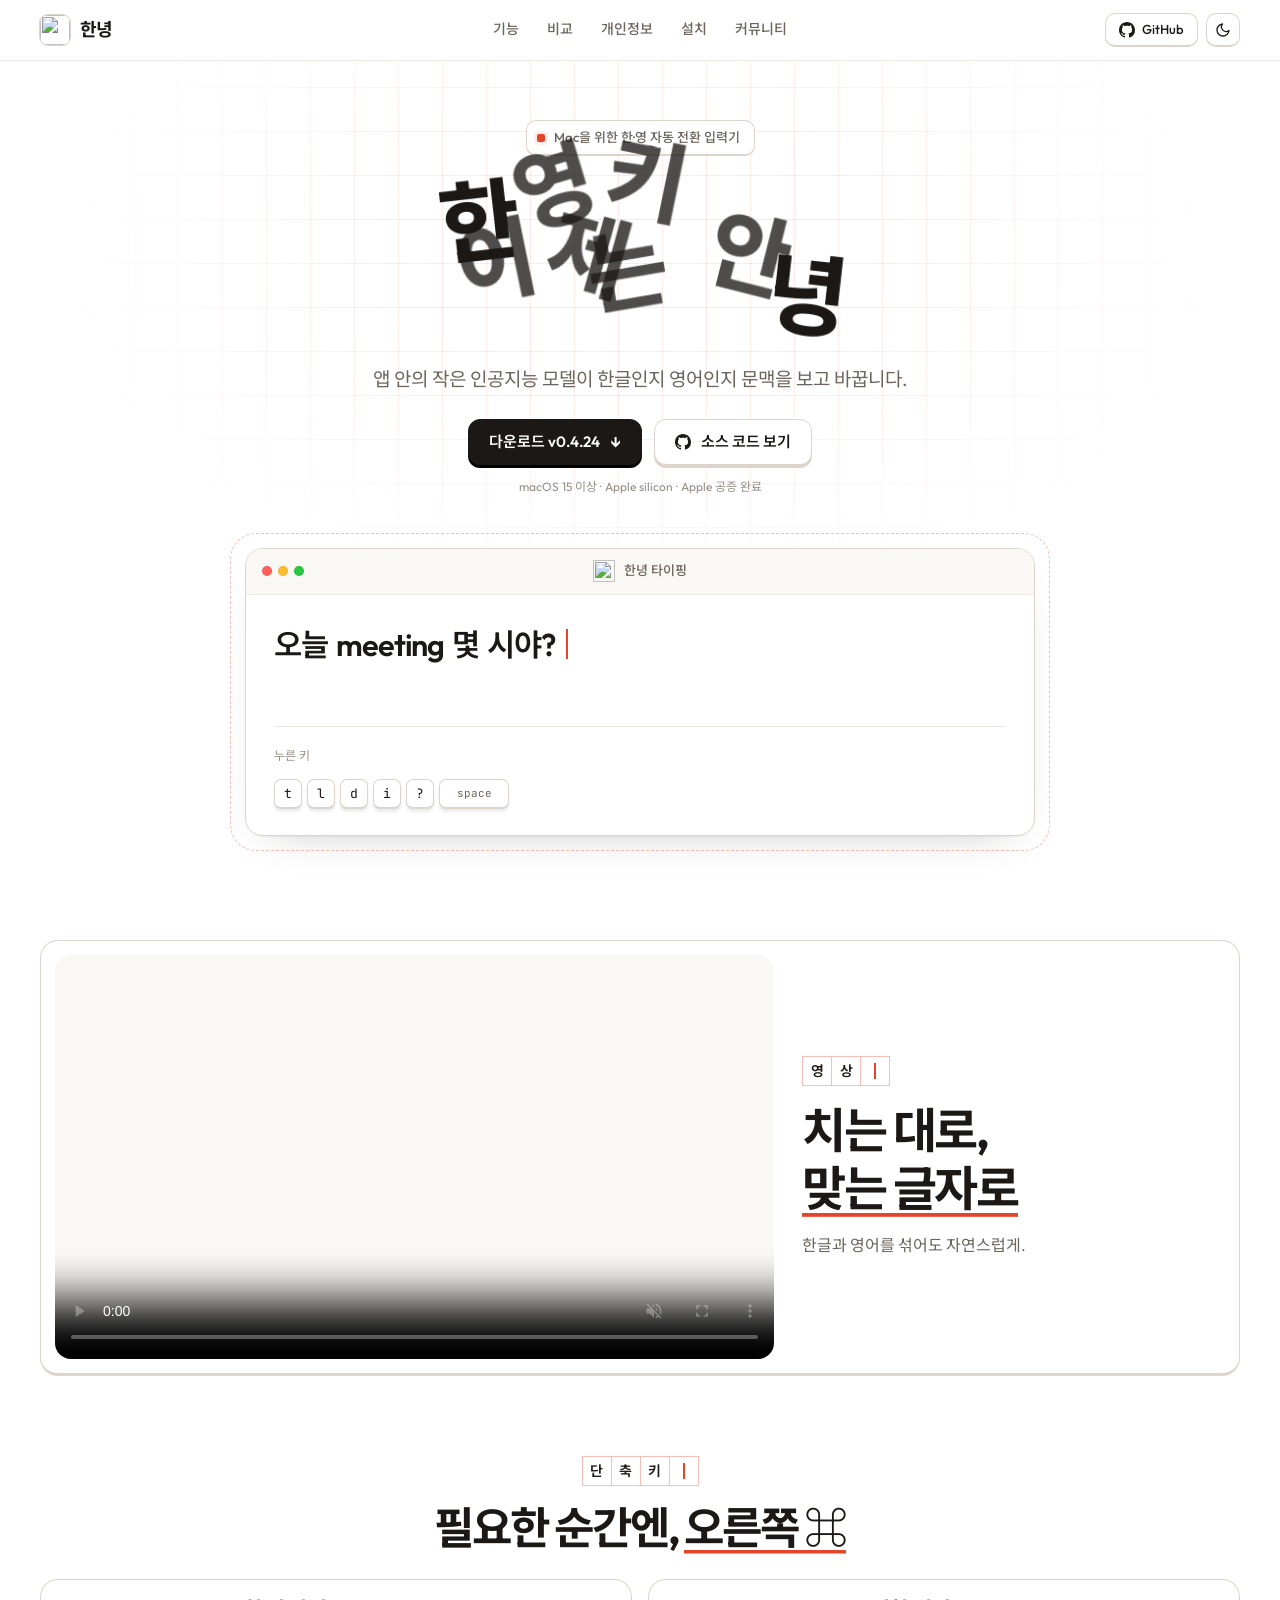
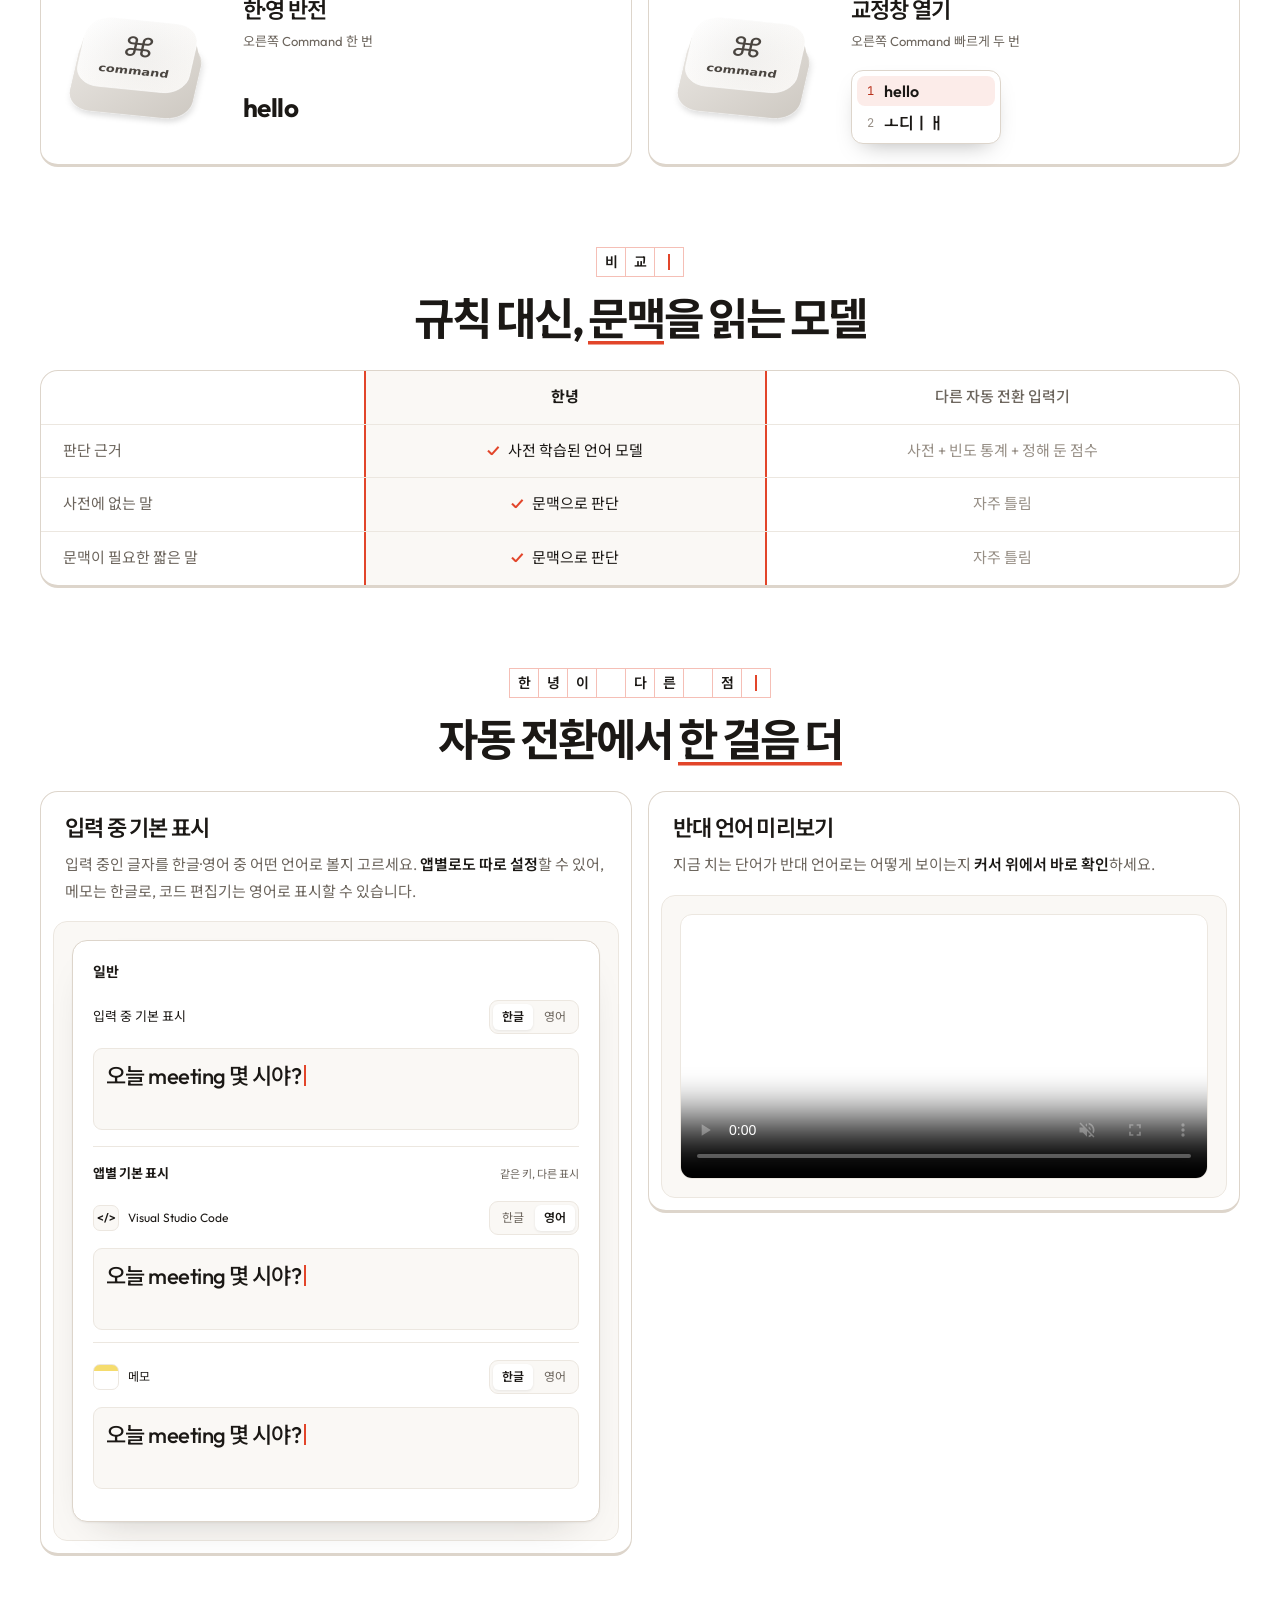
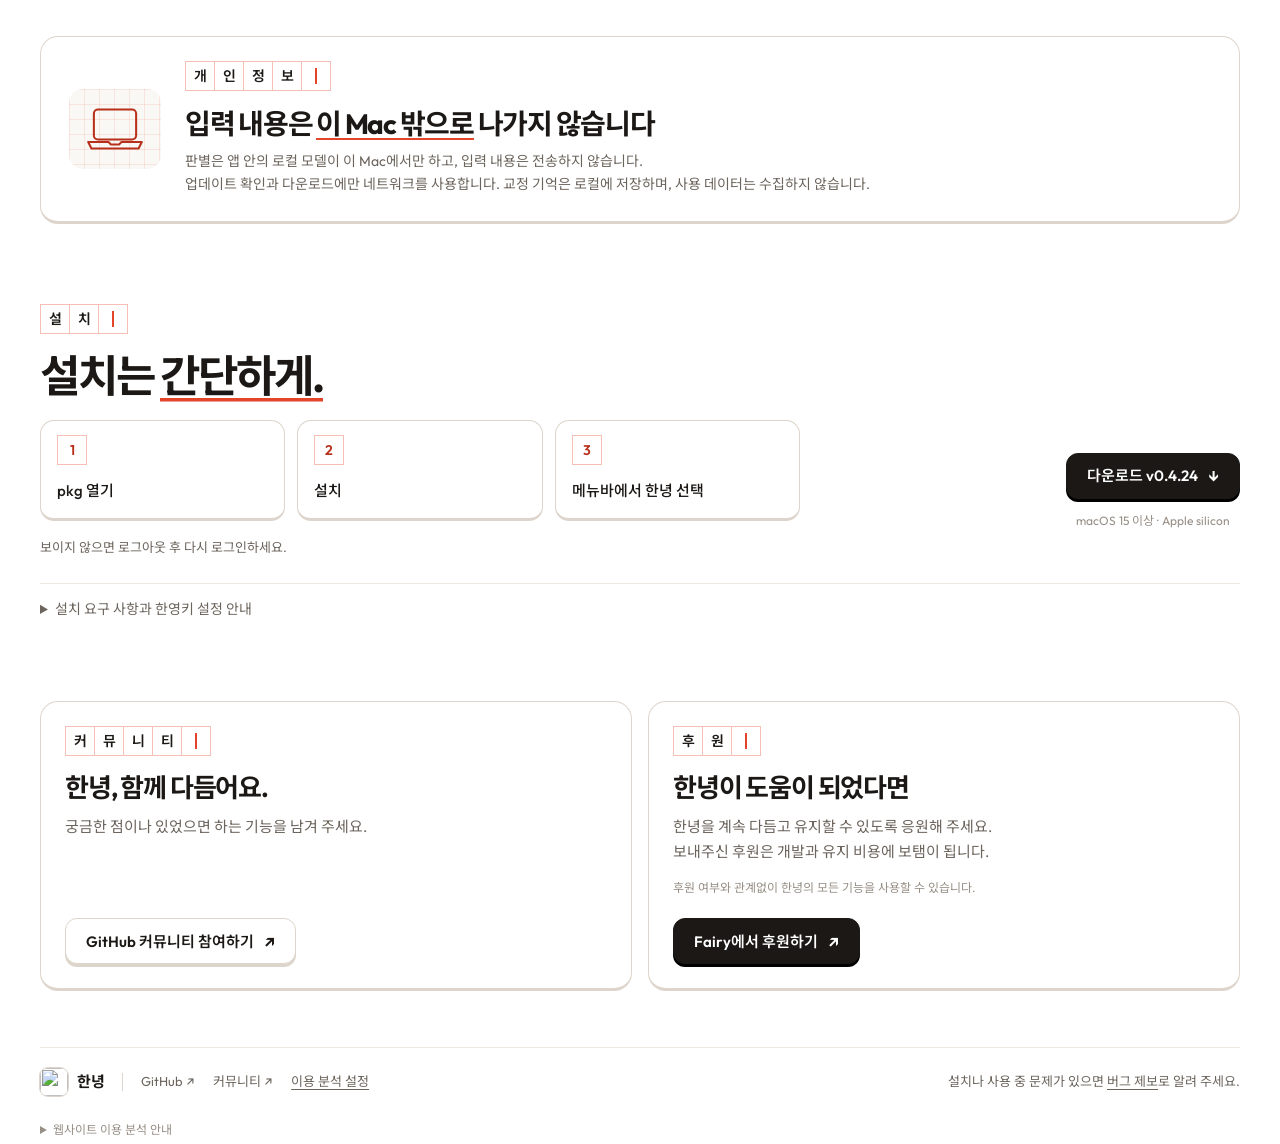
==== commit 8a2bb806: "Publish the 0.4.24 installer and signed automatic update Co-Authored-By: Claude Opus 5.5 <noreply@an" ====
--- a/website/index.html
+++ b/website/index.html
@@ -34,7 +34,7 @@
           <h1 data-hero-row aria-label="한영키 이제는 안녕"><span class="merge-underline" aria-hidden="true"></span><svg class="merge-sparkles" viewBox="0 0 240 140" aria-hidden="true"><g fill="#d8f56b" stroke="#525d29" stroke-width=".7"><path d="M26 18l2 5 5 2-5 2-2 5-2-5-5-2 5-2z"/><path d="M110 5l2 4 4 2-4 2-2 4-2-4-4-2 4-2z"/><path d="M219 35l2 5 5 2-5 2-2 5-2-5-5-2 5-2z"/><path d="M198 110l2 4 4 2-4 2-2 4-2-4-4-2 4-2z"/><path d="M48 112l2 4 4 2-4 2-2 4-2-4-4-2 4-2z"/></g><g fill="#444a31"><circle cx="61" cy="10" r="1.2"/><circle cx="173" cy="22" r="1.4"/><circle cx="232" cy="81" r="1.2"/><circle cx="17" cy="82" r="1.3"/><circle cx="144" cy="129" r="1.2"/></g></svg><span class="title-line"><span aria-hidden="true" data-char>한</span><span aria-hidden="true" data-char>영</span><span aria-hidden="true" data-char>키</span><span aria-hidden="true" data-char> </span></span><span class="title-line" data-title-second><span aria-hidden="true" data-char>이</span><span aria-hidden="true" data-char>제</span><span aria-hidden="true" data-char>는</span><span aria-hidden="true" data-char> </span><span aria-hidden="true" data-char>안</span><span aria-hidden="true" data-char>녕</span></span></h1>
         </div>
         <p class="hero-description">앱 안의 작은 인공지능 모델이 한글인지 영어인지 문맥을 보고 바꿉니다.</p>
-        <div class="hero-actions"><a class="button" data-download-location="hero" href="https://github.com/gityeop/hannyeong/releases/download/v0.4.23/Hannyeong-0.4.23-arm64.pkg">다운로드 v0.4.23 <span aria-hidden="true">↓</span></a><a class="button button-secondary" href="https://github.com/gityeop/hannyeong"><svg class="github-mark" width="16" height="16" viewBox="0 0 16 16" fill="currentColor" aria-hidden="true"><path d="M8 0C3.58 0 0 3.58 0 8c0 3.54 2.29 6.53 5.47 7.59.4.07.55-.17.55-.38 0-.19-.01-.82-.01-1.49-2.01.37-2.53-.49-2.69-.94-.09-.23-.48-.94-.82-1.13-.28-.15-.68-.52-.01-.53.63-.01 1.08.58 1.23.82.72 1.21 1.87.87 2.33.66.07-.52.28-.87.51-1.07-1.78-.2-3.64-.89-3.64-3.95 0-.87.31-1.59.82-2.15-.08-.2-.36-1.02.08-2.12 0 0 .67-.21 2.2.82.64-.18 1.32-.27 2-.27.68 0 1.36.09 2 .27 1.53-1.04 2.2-.82 2.2-.82.44 1.1.16 1.92.08 2.12.51.56.82 1.27.82 2.15 0 3.07-1.87 3.75-3.65 3.95.29.25.54.73.54 1.48 0 1.07-.01 1.93-.01 2.2 0 .21.15.46.55.38A8.013 8.013 0 0016 8c0-4.42-3.58-8-8-8z"/></svg>소스 코드 보기</a></div>
+        <div class="hero-actions"><a class="button" data-download-location="hero" href="https://github.com/gityeop/hannyeong/releases/download/v0.4.24/Hannyeong-0.4.24-arm64.pkg">다운로드 v0.4.24 <span aria-hidden="true">↓</span></a><a class="button button-secondary" href="https://github.com/gityeop/hannyeong"><svg class="github-mark" width="16" height="16" viewBox="0 0 16 16" fill="currentColor" aria-hidden="true"><path d="M8 0C3.58 0 0 3.58 0 8c0 3.54 2.29 6.53 5.47 7.59.4.07.55-.17.55-.38 0-.19-.01-.82-.01-1.49-2.01.37-2.53-.49-2.69-.94-.09-.23-.48-.94-.82-1.13-.28-.15-.68-.52-.01-.53.63-.01 1.08.58 1.23.82.72 1.21 1.87.87 2.33.66.07-.52.28-.87.51-1.07-1.78-.2-3.64-.89-3.64-3.95 0-.87.31-1.59.82-2.15-.08-.2-.36-1.02.08-2.12 0 0 .67-.21 2.2.82.64-.18 1.32-.27 2-.27.68 0 1.36.09 2 .27 1.53-1.04 2.2-.82 2.2-.82.44 1.1.16 1.92.08 2.12.51.56.82 1.27.82 2.15 0 3.07-1.87 3.75-3.65 3.95.29.25.54.73.54 1.48 0 1.07-.01 1.93-.01 2.2 0 .21.15.46.55.38A8.013 8.013 0 0016 8c0-4.42-3.58-8-8-8z"/></svg>소스 코드 보기</a></div>
         <p class="requirements">macOS 15 이상 · Apple silicon · Apple 공증 완료</p>
       </div>
       <div class="demo-backdrop">
@@ -138,7 +138,7 @@
     </section>
 
     <section id="install" aria-labelledby="h-install">
-      <div class="install-main"><div><p class="eyebrow">설치</p><h2 id="h-install">설치는 <span class="pen">간단하게.</span></h2><ol class="install-steps"><li><span>1</span>pkg 열기</li><li><span>2</span>설치</li><li><span>3</span>메뉴바에서 한녕 선택</li></ol><p class="install-note">보이지 않으면 로그아웃 후 다시 로그인하세요.</p></div><div class="install-download"><a class="button" data-download-location="install" href="https://github.com/gityeop/hannyeong/releases/download/v0.4.23/Hannyeong-0.4.23-arm64.pkg">다운로드 v0.4.23 <span aria-hidden="true">↓</span></a><p class="requirements">macOS 15 이상 · Apple silicon</p></div></div>
+      <div class="install-main"><div><p class="eyebrow">설치</p><h2 id="h-install">설치는 <span class="pen">간단하게.</span></h2><ol class="install-steps"><li><span>1</span>pkg 열기</li><li><span>2</span>설치</li><li><span>3</span>메뉴바에서 한녕 선택</li></ol><p class="install-note">보이지 않으면 로그아웃 후 다시 로그인하세요.</p></div><div class="install-download"><a class="button" data-download-location="install" href="https://github.com/gityeop/hannyeong/releases/download/v0.4.24/Hannyeong-0.4.24-arm64.pkg">다운로드 v0.4.24 <span aria-hidden="true">↓</span></a><p class="requirements">macOS 15 이상 · Apple silicon</p></div></div>
       <details class="install-details"><summary>설치 요구 사항과 한영키 설정 안내</summary>
         <dl class="specs"><div><dt>macOS</dt><dd>15 이상 (macOS 27.2에서 확인)</dd></div><div><dt>Mac</dt><dd>Apple silicon (M1 이후)</dd></div><div><dt>자판</dt><dd>두벌식</dd></div><div><dt>용량</dt><dd>약 100MB (판별 모델과 실행 환경 포함)</dd></div></dl>
         <h3>한영키 정리하기</h3><p>처음 한 번만. 오른쪽 ⌘를 한녕이 쓰도록 비워 둡니다.</p>
--- a/website/styles.css
+++ b/website/styles.css
@@ -3,6 +3,7 @@
   color-scheme: light;
   --bg: #ffffff; --surface: #ffffff; --surface-2: #faf8f5; --surface-3: #f3efe9;
   --line: #ece7e0; --line-strong: #ddd5cb; --dashed: #e6d6cf;
+  --inset: #faf8f5; --bar: #faf8f5; --highlight: #faf8f5; --seg-on: #ffffff;
   --ink: #1b1815; --muted: #6c655d; --subtle: #978f86;
   --red: #e2452a; --red-ink: #b8301a; --red-soft: rgb(226 69 42 / .1);
   --grid: rgb(226 69 42 / .11); --grid-strong: rgb(226 69 42 / .34);
@@ -21,34 +22,36 @@
 @media (prefers-color-scheme: dark) {
   :root:not([data-theme="light"]) {
     color-scheme: dark;
-    --bg: #12100e; --surface: #191613; --surface-2: #201c19; --surface-3: #2a2521;
-    --line: #2a2622; --line-strong: #3a342e; --dashed: #4a2f28;
-    --ink: #f4efe8; --muted: #b3aaa0; --subtle: #857c72;
-    --red: #ff6b4f; --red-ink: #ff8a72; --red-soft: rgb(255 107 79 / .14);
-    --grid: rgb(255 107 79 / .09); --grid-strong: rgb(255 107 79 / .38);
-    --btn-bg: #f4efe8; --btn-ink: #12100e; --btn-hover: #ddd6cd; --btn-depth: #8a8178;
-    --btn2-bg: #191613; --btn2-hover: #201c19;
-    --nav-bg: rgb(18 16 14 / .78);
+    --bg: #0f0d0b; --surface: #211d1a; --surface-2: #171512; --surface-3: #302a25;
+    --inset: #110f0d; --bar: #2a2521; --highlight: #2a2420; --seg-on: #3d3630;
+    --line: #36302a; --line-strong: #524a41; --dashed: #5a3a31;
+    --ink: #efe9e1; --muted: #c4bbb0; --subtle: #a0968b;
+    --red: #ff7d62; --red-ink: #ffa08a; --red-soft: rgb(255 125 98 / .16);
+    --grid: rgb(255 125 98 / .08); --grid-strong: rgb(255 125 98 / .5);
+    --btn-bg: #ebe4d9; --btn-ink: #14110f; --btn-hover: #f5efe6; --btn-depth: #8c8277;
+    --btn2-bg: #2a2521; --btn2-hover: #342e29;
+    --nav-bg: rgb(15 13 11 / .86);
     --glow: none;
-    --shadow: 0 1px 0 rgb(255 255 255 / .03) inset, 0 24px 48px -28px rgb(0 0 0 / .9);
-    --key-bg: #201c19; --key-border: #3a342e; --popup-bg: #201c19;
-    --cap-side-a: #3d3732; --cap-side-b: #1d1a17; --cap-top-a: #332e29; --cap-top-b: #26221e; --cap-label: #ece6de; --cap-edge: #4a433c;
+    --shadow: 0 1px 0 rgb(255 255 255 / .05) inset, 0 20px 44px -26px rgb(0 0 0 / .95);
+    --key-bg: #2d2824; --key-border: #5a5148; --popup-bg: #2a2521;
+    --cap-side-a: #4a433c; --cap-side-b: #221e1b; --cap-top-a: #3e3731; --cap-top-b: #302b26; --cap-label: #f4eee6; --cap-edge: #615850;
   }
 }
 :root[data-theme="dark"] {
   color-scheme: dark;
-  --bg: #12100e; --surface: #191613; --surface-2: #201c19; --surface-3: #2a2521;
-  --line: #2a2622; --line-strong: #3a342e; --dashed: #4a2f28;
-  --ink: #f4efe8; --muted: #b3aaa0; --subtle: #857c72;
-  --red: #ff6b4f; --red-ink: #ff8a72; --red-soft: rgb(255 107 79 / .14);
-  --grid: rgb(255 107 79 / .09); --grid-strong: rgb(255 107 79 / .38);
-  --btn-bg: #f4efe8; --btn-ink: #12100e; --btn-hover: #ddd6cd; --btn-depth: #8a8178;
-  --btn2-bg: #191613; --btn2-hover: #201c19;
-  --nav-bg: rgb(18 16 14 / .78);
+  --bg: #0f0d0b; --surface: #211d1a; --surface-2: #171512; --surface-3: #302a25;
+  --inset: #110f0d; --bar: #2a2521; --highlight: #2a2420; --seg-on: #3d3630;
+  --line: #36302a; --line-strong: #524a41; --dashed: #5a3a31;
+  --ink: #efe9e1; --muted: #c4bbb0; --subtle: #a0968b;
+  --red: #ff7d62; --red-ink: #ffa08a; --red-soft: rgb(255 125 98 / .16);
+  --grid: rgb(255 125 98 / .08); --grid-strong: rgb(255 125 98 / .5);
+  --btn-bg: #ebe4d9; --btn-ink: #14110f; --btn-hover: #f5efe6; --btn-depth: #8c8277;
+  --btn2-bg: #2a2521; --btn2-hover: #342e29;
+  --nav-bg: rgb(15 13 11 / .86);
   --glow: none;
-  --shadow: 0 1px 0 rgb(255 255 255 / .03) inset, 0 24px 48px -28px rgb(0 0 0 / .9);
-  --key-bg: #201c19; --key-border: #3a342e; --popup-bg: #201c19;
-  --cap-side-a: #3d3732; --cap-side-b: #1d1a17; --cap-top-a: #332e29; --cap-top-b: #26221e; --cap-label: #ece6de; --cap-edge: #4a433c;
+  --shadow: 0 1px 0 rgb(255 255 255 / .05) inset, 0 20px 44px -26px rgb(0 0 0 / .95);
+  --key-bg: #2d2824; --key-border: #5a5148; --popup-bg: #2a2521;
+  --cap-side-a: #4a433c; --cap-side-b: #221e1b; --cap-top-a: #3e3731; --cap-top-b: #302b26; --cap-label: #f4eee6; --cap-edge: #615850;
 }
 
 * { box-sizing: border-box; }
@@ -130,7 +133,7 @@
 .requirements { font-size: 12px; color: var(--subtle); margin-top: 12px; }
 .demo-backdrop { position: relative; width: min(820px, 100%); padding: 14px; border: 1px dashed var(--grid-strong); border-radius: 26px; min-width: 0; text-align: left; }
 .typing-window { background: var(--surface); border: 1px solid var(--line-strong); border-radius: 18px; overflow: hidden; box-shadow: var(--shadow); }
-.window-bar { position: relative; display: flex; justify-content: center; align-items: center; height: 46px; background: var(--surface-2); border-bottom: 1px solid var(--line); font-size: 13px; font-weight: 500; color: var(--muted); }
+.window-bar { position: relative; display: flex; justify-content: center; align-items: center; height: 46px; background: var(--bar); border-bottom: 1px solid var(--line); font-size: 13px; font-weight: 500; color: var(--muted); }
 .window-bar > span { display: flex; align-items: center; gap: 9px; }
 .traffic-lights { position: absolute; left: 16px; display: flex; gap: 6px; }
 .traffic-lights i { width: 10px; height: 10px; border-radius: 50%; background: #ff6058; box-shadow: inset 0 0 0 1px #00000012; }
@@ -178,7 +181,7 @@
 thead th { text-align: center; font-weight: 500; color: var(--muted); }
 tbody th { width: 27%; white-space: nowrap; color: var(--muted); }
 tbody td { color: var(--subtle); }
-th:nth-child(2), td:nth-child(2) { background: var(--surface-2); color: var(--ink); text-align: center; box-shadow: inset 2px 0 0 var(--red), inset -2px 0 0 var(--red); }
+th:nth-child(2), td:nth-child(2) { background: var(--highlight); color: var(--ink); text-align: center; box-shadow: inset 2px 0 0 var(--red), inset -2px 0 0 var(--red); }
 tbody td:nth-child(2)::before { content: '✓'; margin-right: 8px; color: var(--red); font-weight: 700; }
 td:nth-child(3) { text-align: center; }
 thead th:nth-child(2) { font-weight: 700; color: var(--ink); }
@@ -252,13 +255,13 @@
 .feature-copy h3 { margin-bottom: 10px; }
 .feature-copy p { font-size: 15px; line-height: 1.75; color: var(--muted); }
 .feature-copy strong { color: var(--ink); font-weight: 600; }
-.feature-visual { flex: 1; margin: 0 12px 12px; border-radius: 14px; background: var(--surface-2); padding: 18px; }
+.feature-visual { flex: 1; margin: 0 12px 12px; border: 1px solid var(--line); border-radius: 14px; background: var(--surface-2); padding: 18px; }
 .settings-example { border: 1px solid var(--line-strong); border-radius: 15px; padding: 20px; background: var(--surface); box-shadow: var(--shadow); font-size: 13px; }
 .settings-example > figcaption { font-size: 14px; font-weight: 700; margin-bottom: 16px; }
 .preview-setting-row { display: flex; align-items: center; justify-content: space-between; gap: 10px; }
-.language-segments { display: inline-flex; align-items: center; flex: none; background: var(--surface-2); padding: 3px; border: 1px solid var(--line); border-radius: 9px; gap: 2px; font-size: 12px; }
+.language-segments { display: inline-flex; align-items: center; flex: none; background: var(--inset); padding: 3px; border: 1px solid var(--line); border-radius: 9px; gap: 2px; font-size: 12px; }
 .language-segments > span { display: inline-flex; justify-content: center; min-width: 40px; padding: 3px 7px; color: var(--muted); }
-.language-segments .selected { border-radius: 6px; background: var(--surface); color: var(--ink); font-weight: 600; box-shadow: 0 1px 3px rgb(0 0 0 / .08); }
+.language-segments .selected { border-radius: 6px; background: var(--seg-on); color: var(--ink); font-weight: 600; box-shadow: 0 1px 3px rgb(0 0 0 / .08); }
 .app-preview-title { display: flex; justify-content: space-between; align-items: baseline; border-top: 1px solid var(--line); padding-top: 16px; margin-top: 16px; margin-bottom: 8px; }
 .app-preview-title strong { font-size: 13px; }
 .app-preview-title > span { color: var(--muted); font-size: 11px; }
@@ -269,7 +272,7 @@
 .alternate-preview-video { display: block; width: 100%; height: auto; border-radius: 12px; background: var(--surface); border: 1px solid var(--line); }
 .composing-text { text-decoration: underline wavy; text-decoration-color: var(--red); text-underline-offset: 6px; text-decoration-thickness: 1px; }
 .app-preview-demo + .app-preview-demo { border-top: 1px solid var(--line); padding-top: 8px; }
-.app-preview-output { min-height: 82px; padding: 10px 12px 14px; margin: 4px 0 12px; border-radius: 9px; background: var(--surface-2); font-size: 22px; font-weight: 500; line-height: 1.55; letter-spacing: -.025em; overflow-wrap: anywhere; }
+.app-preview-output { min-height: 82px; padding: 10px 12px 14px; margin: 4px 0 12px; border: 1px solid var(--line); border-radius: 9px; background: var(--inset); font-size: 22px; font-weight: 500; line-height: 1.55; letter-spacing: -.025em; overflow-wrap: anywhere; }
 .common-preview-output { margin-top: 14px; }
 
 
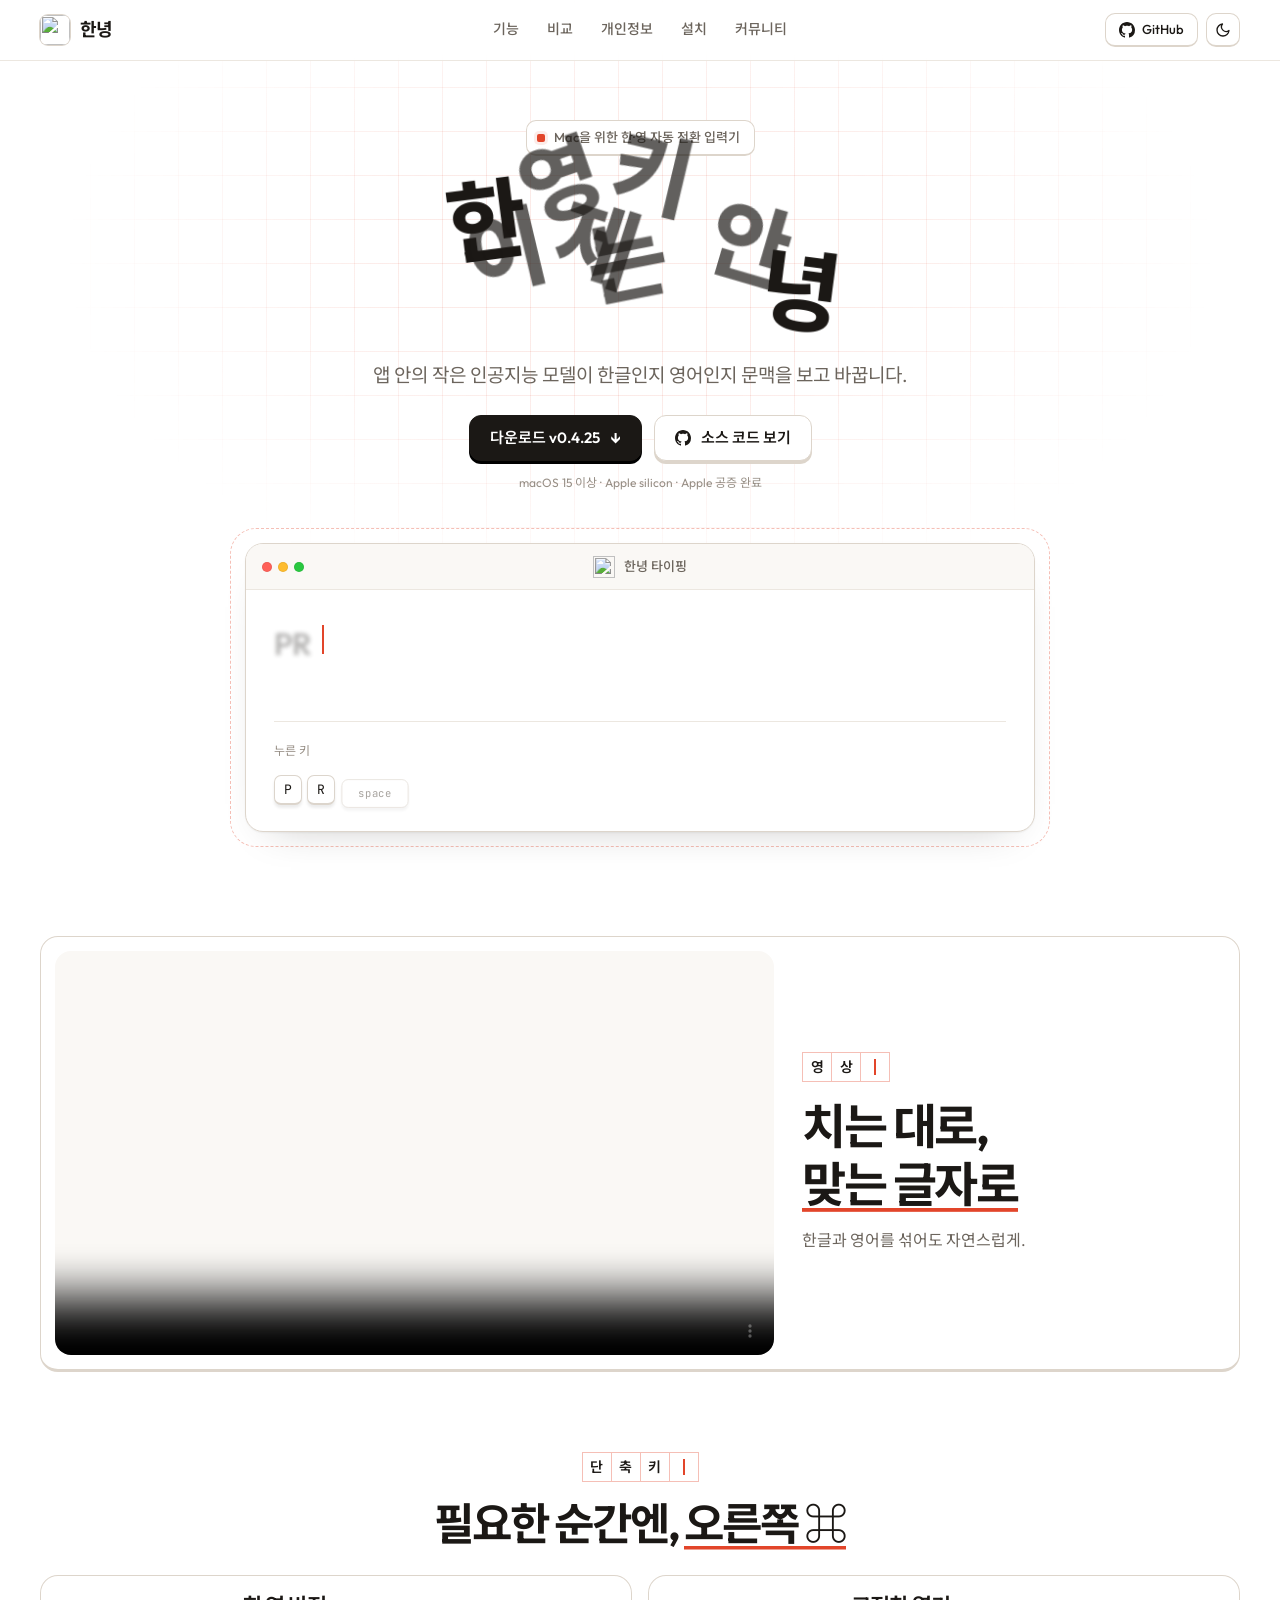
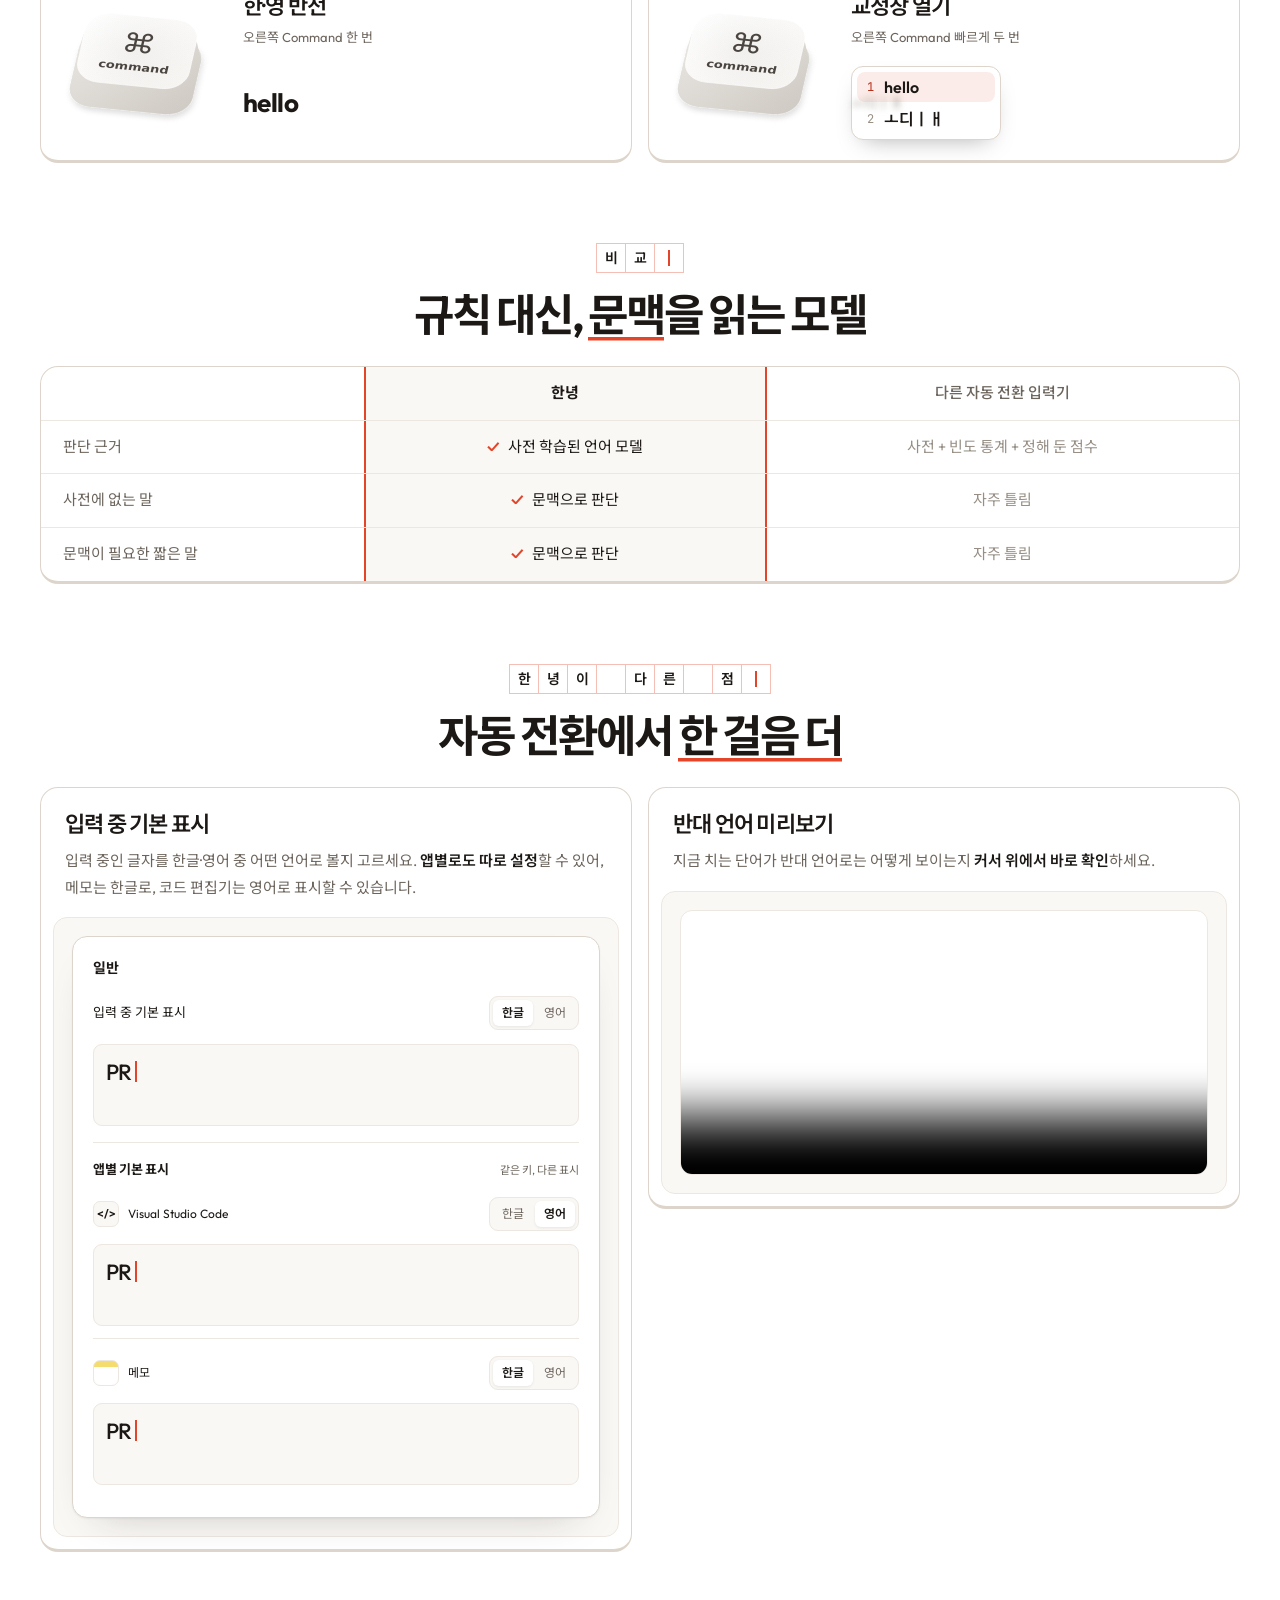
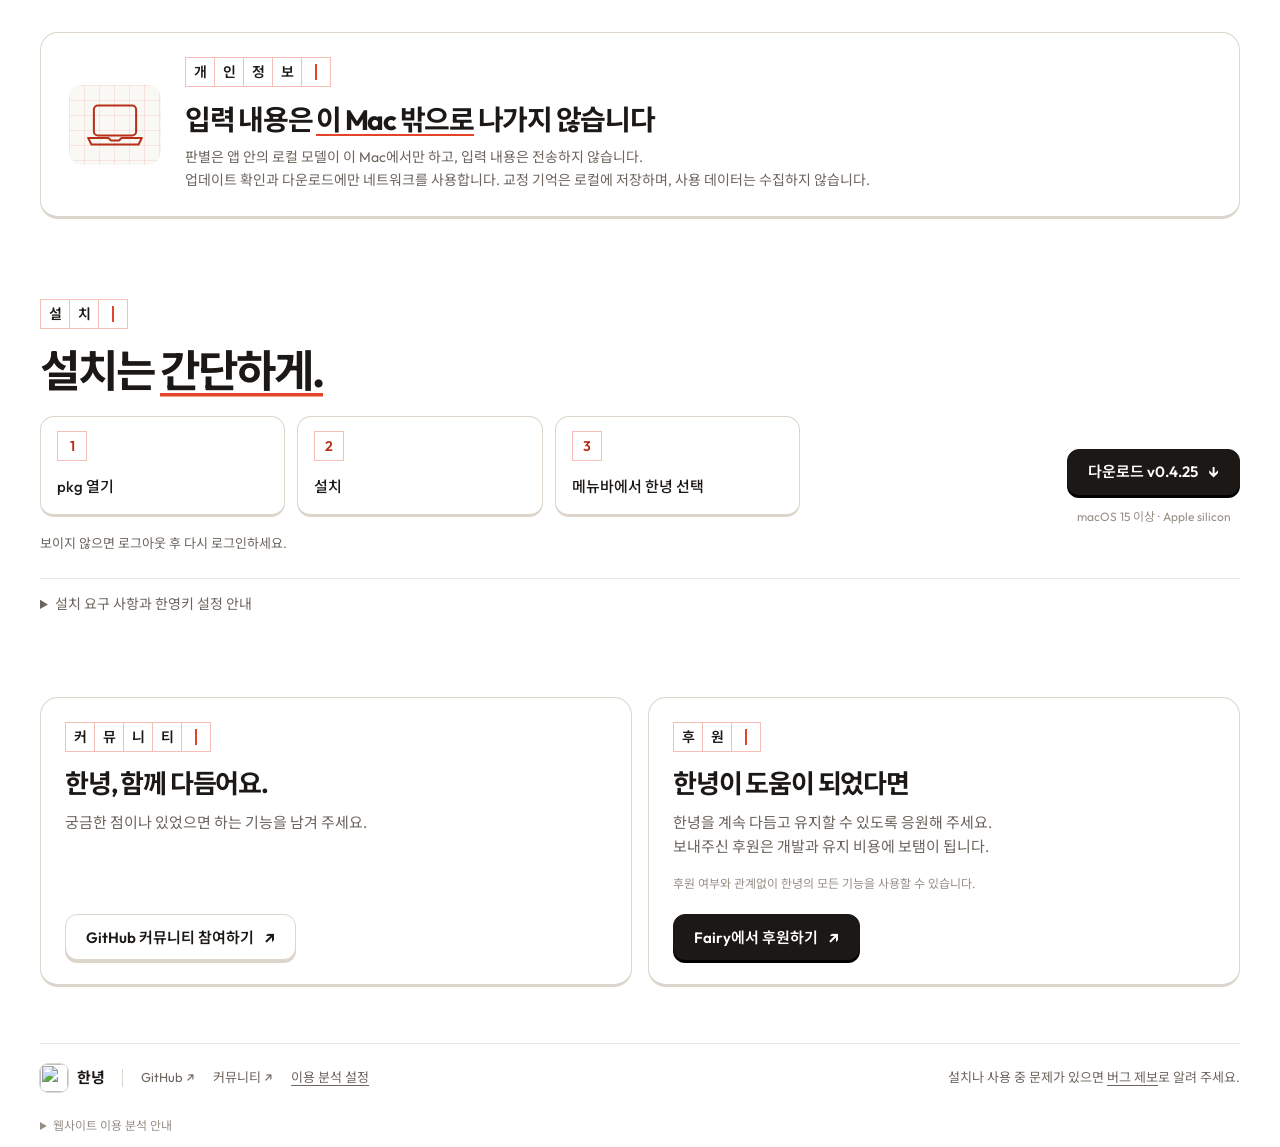
==== commit 225ea3ad: "Publish the 0.4.25 installer and signed automatic update Also add the 0.4.25 release notes, which we" ====
--- a/website/index.html
+++ b/website/index.html
@@ -34,7 +34,7 @@
           <h1 data-hero-row aria-label="한영키 이제는 안녕"><span class="merge-underline" aria-hidden="true"></span><svg class="merge-sparkles" viewBox="0 0 240 140" aria-hidden="true"><g fill="#d8f56b" stroke="#525d29" stroke-width=".7"><path d="M26 18l2 5 5 2-5 2-2 5-2-5-5-2 5-2z"/><path d="M110 5l2 4 4 2-4 2-2 4-2-4-4-2 4-2z"/><path d="M219 35l2 5 5 2-5 2-2 5-2-5-5-2 5-2z"/><path d="M198 110l2 4 4 2-4 2-2 4-2-4-4-2 4-2z"/><path d="M48 112l2 4 4 2-4 2-2 4-2-4-4-2 4-2z"/></g><g fill="#444a31"><circle cx="61" cy="10" r="1.2"/><circle cx="173" cy="22" r="1.4"/><circle cx="232" cy="81" r="1.2"/><circle cx="17" cy="82" r="1.3"/><circle cx="144" cy="129" r="1.2"/></g></svg><span class="title-line"><span aria-hidden="true" data-char>한</span><span aria-hidden="true" data-char>영</span><span aria-hidden="true" data-char>키</span><span aria-hidden="true" data-char> </span></span><span class="title-line" data-title-second><span aria-hidden="true" data-char>이</span><span aria-hidden="true" data-char>제</span><span aria-hidden="true" data-char>는</span><span aria-hidden="true" data-char> </span><span aria-hidden="true" data-char>안</span><span aria-hidden="true" data-char>녕</span></span></h1>
         </div>
         <p class="hero-description">앱 안의 작은 인공지능 모델이 한글인지 영어인지 문맥을 보고 바꿉니다.</p>
-        <div class="hero-actions"><a class="button" data-download-location="hero" href="https://github.com/gityeop/hannyeong/releases/download/v0.4.24/Hannyeong-0.4.24-arm64.pkg">다운로드 v0.4.24 <span aria-hidden="true">↓</span></a><a class="button button-secondary" href="https://github.com/gityeop/hannyeong"><svg class="github-mark" width="16" height="16" viewBox="0 0 16 16" fill="currentColor" aria-hidden="true"><path d="M8 0C3.58 0 0 3.58 0 8c0 3.54 2.29 6.53 5.47 7.59.4.07.55-.17.55-.38 0-.19-.01-.82-.01-1.49-2.01.37-2.53-.49-2.69-.94-.09-.23-.48-.94-.82-1.13-.28-.15-.68-.52-.01-.53.63-.01 1.08.58 1.23.82.72 1.21 1.87.87 2.33.66.07-.52.28-.87.51-1.07-1.78-.2-3.64-.89-3.64-3.95 0-.87.31-1.59.82-2.15-.08-.2-.36-1.02.08-2.12 0 0 .67-.21 2.2.82.64-.18 1.32-.27 2-.27.68 0 1.36.09 2 .27 1.53-1.04 2.2-.82 2.2-.82.44 1.1.16 1.92.08 2.12.51.56.82 1.27.82 2.15 0 3.07-1.87 3.75-3.65 3.95.29.25.54.73.54 1.48 0 1.07-.01 1.93-.01 2.2 0 .21.15.46.55.38A8.013 8.013 0 0016 8c0-4.42-3.58-8-8-8z"/></svg>소스 코드 보기</a></div>
+        <div class="hero-actions"><a class="button" data-download-location="hero" href="https://github.com/gityeop/hannyeong/releases/download/v0.4.25/Hannyeong-0.4.25-arm64.pkg">다운로드 v0.4.25 <span aria-hidden="true">↓</span></a><a class="button button-secondary" href="https://github.com/gityeop/hannyeong"><svg class="github-mark" width="16" height="16" viewBox="0 0 16 16" fill="currentColor" aria-hidden="true"><path d="M8 0C3.58 0 0 3.58 0 8c0 3.54 2.29 6.53 5.47 7.59.4.07.55-.17.55-.38 0-.19-.01-.82-.01-1.49-2.01.37-2.53-.49-2.69-.94-.09-.23-.48-.94-.82-1.13-.28-.15-.68-.52-.01-.53.63-.01 1.08.58 1.23.82.72 1.21 1.87.87 2.33.66.07-.52.28-.87.51-1.07-1.78-.2-3.64-.89-3.64-3.95 0-.87.31-1.59.82-2.15-.08-.2-.36-1.02.08-2.12 0 0 .67-.21 2.2.82.64-.18 1.32-.27 2-.27.68 0 1.36.09 2 .27 1.53-1.04 2.2-.82 2.2-.82.44 1.1.16 1.92.08 2.12.51.56.82 1.27.82 2.15 0 3.07-1.87 3.75-3.65 3.95.29.25.54.73.54 1.48 0 1.07-.01 1.93-.01 2.2 0 .21.15.46.55.38A8.013 8.013 0 0016 8c0-4.42-3.58-8-8-8z"/></svg>소스 코드 보기</a></div>
         <p class="requirements">macOS 15 이상 · Apple silicon · Apple 공증 완료</p>
       </div>
       <div class="demo-backdrop">
@@ -138,7 +138,7 @@
     </section>
 
     <section id="install" aria-labelledby="h-install">
-      <div class="install-main"><div><p class="eyebrow">설치</p><h2 id="h-install">설치는 <span class="pen">간단하게.</span></h2><ol class="install-steps"><li><span>1</span>pkg 열기</li><li><span>2</span>설치</li><li><span>3</span>메뉴바에서 한녕 선택</li></ol><p class="install-note">보이지 않으면 로그아웃 후 다시 로그인하세요.</p></div><div class="install-download"><a class="button" data-download-location="install" href="https://github.com/gityeop/hannyeong/releases/download/v0.4.24/Hannyeong-0.4.24-arm64.pkg">다운로드 v0.4.24 <span aria-hidden="true">↓</span></a><p class="requirements">macOS 15 이상 · Apple silicon</p></div></div>
+      <div class="install-main"><div><p class="eyebrow">설치</p><h2 id="h-install">설치는 <span class="pen">간단하게.</span></h2><ol class="install-steps"><li><span>1</span>pkg 열기</li><li><span>2</span>설치</li><li><span>3</span>메뉴바에서 한녕 선택</li></ol><p class="install-note">보이지 않으면 로그아웃 후 다시 로그인하세요.</p></div><div class="install-download"><a class="button" data-download-location="install" href="https://github.com/gityeop/hannyeong/releases/download/v0.4.25/Hannyeong-0.4.25-arm64.pkg">다운로드 v0.4.25 <span aria-hidden="true">↓</span></a><p class="requirements">macOS 15 이상 · Apple silicon</p></div></div>
       <details class="install-details"><summary>설치 요구 사항과 한영키 설정 안내</summary>
         <dl class="specs"><div><dt>macOS</dt><dd>15 이상 (macOS 27.2에서 확인)</dd></div><div><dt>Mac</dt><dd>Apple silicon (M1 이후)</dd></div><div><dt>자판</dt><dd>두벌식</dd></div><div><dt>용량</dt><dd>약 100MB (판별 모델과 실행 환경 포함)</dd></div></dl>
         <h3>한영키 정리하기</h3><p>처음 한 번만. 오른쪽 ⌘를 한녕이 쓰도록 비워 둡니다.</p>
